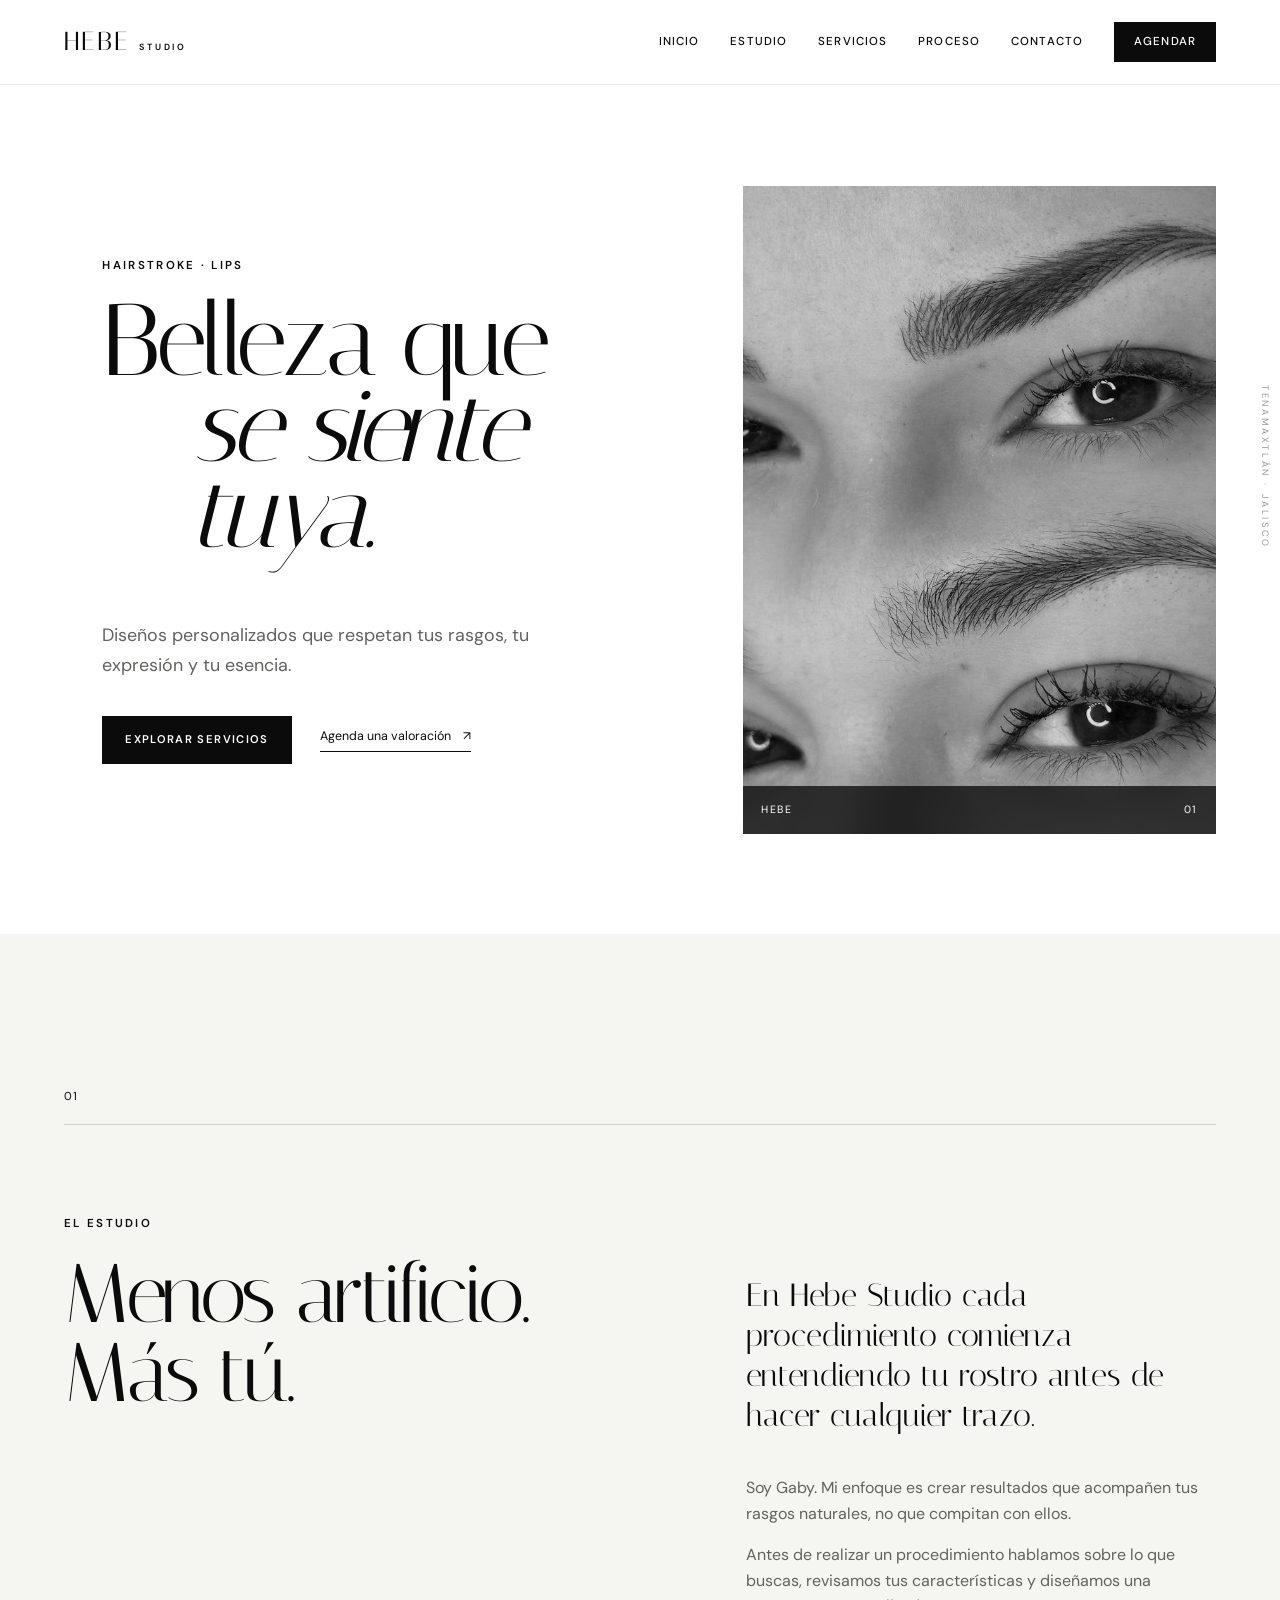
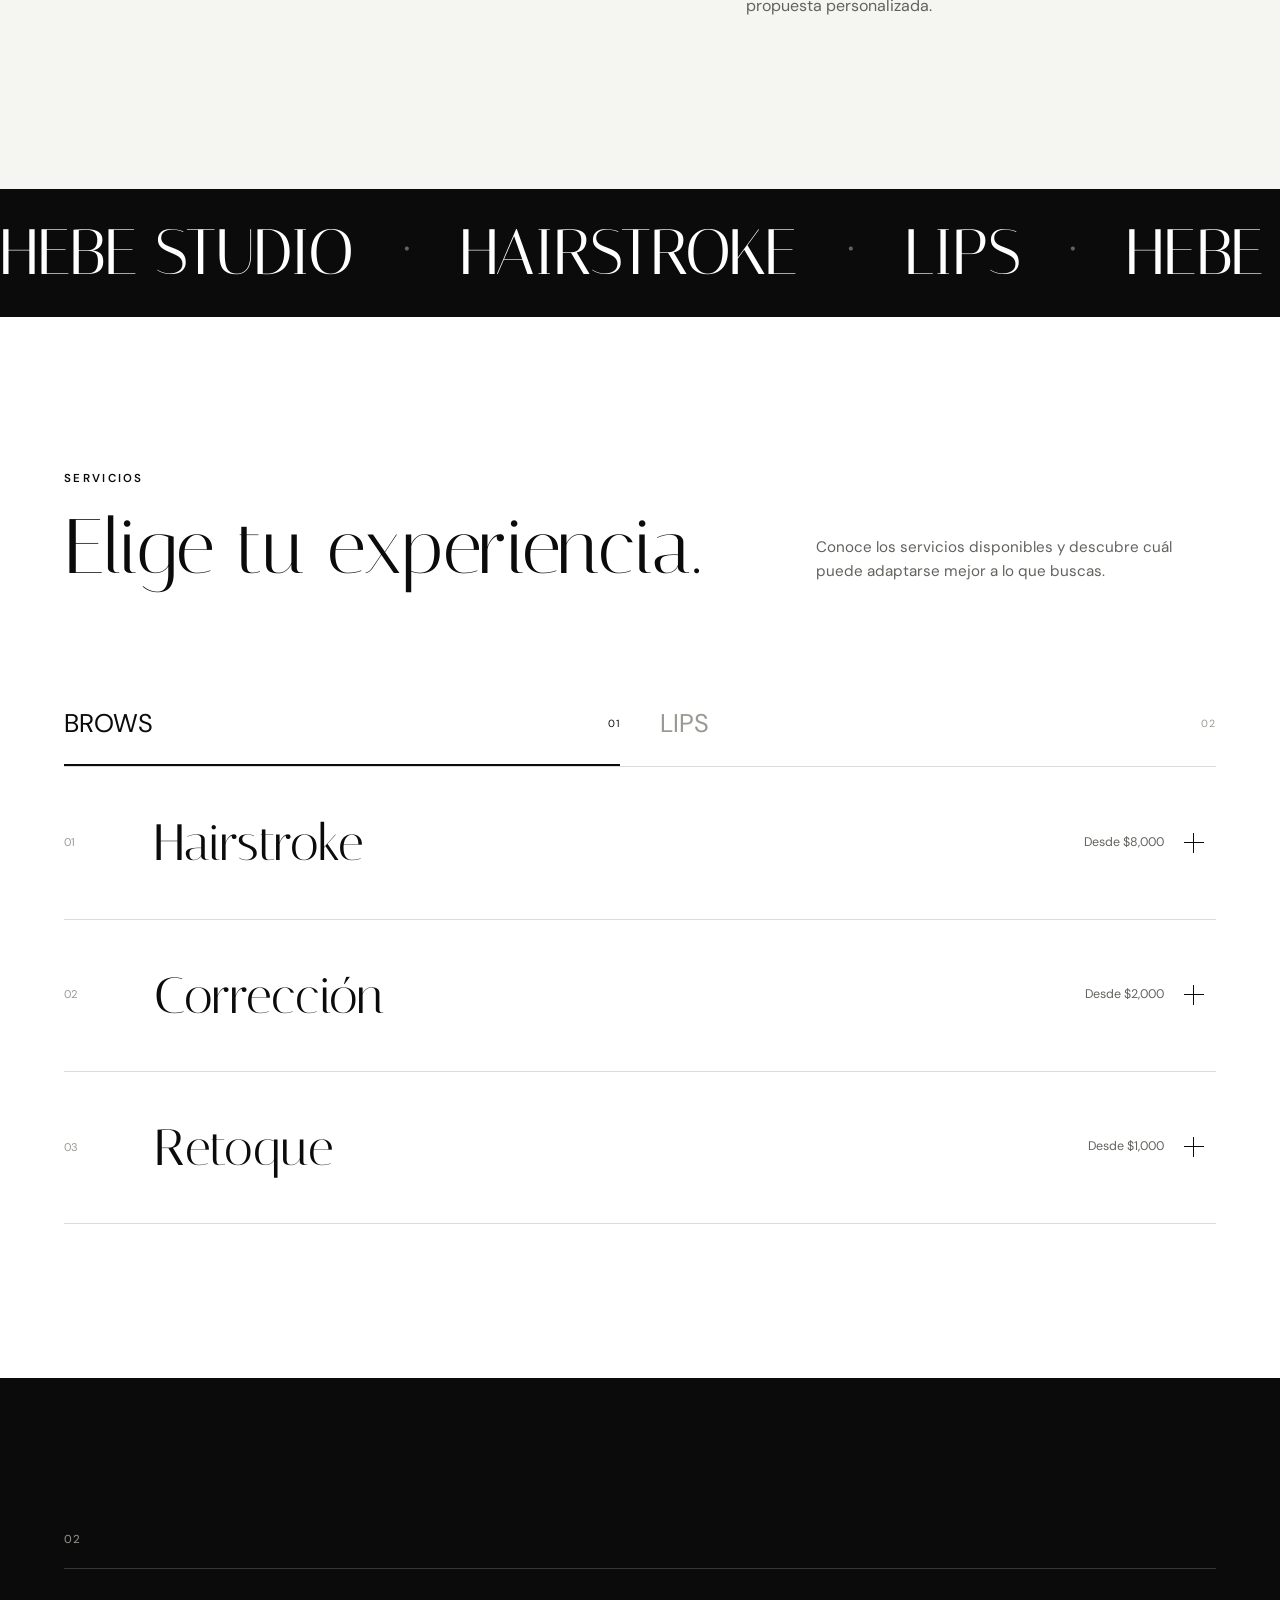
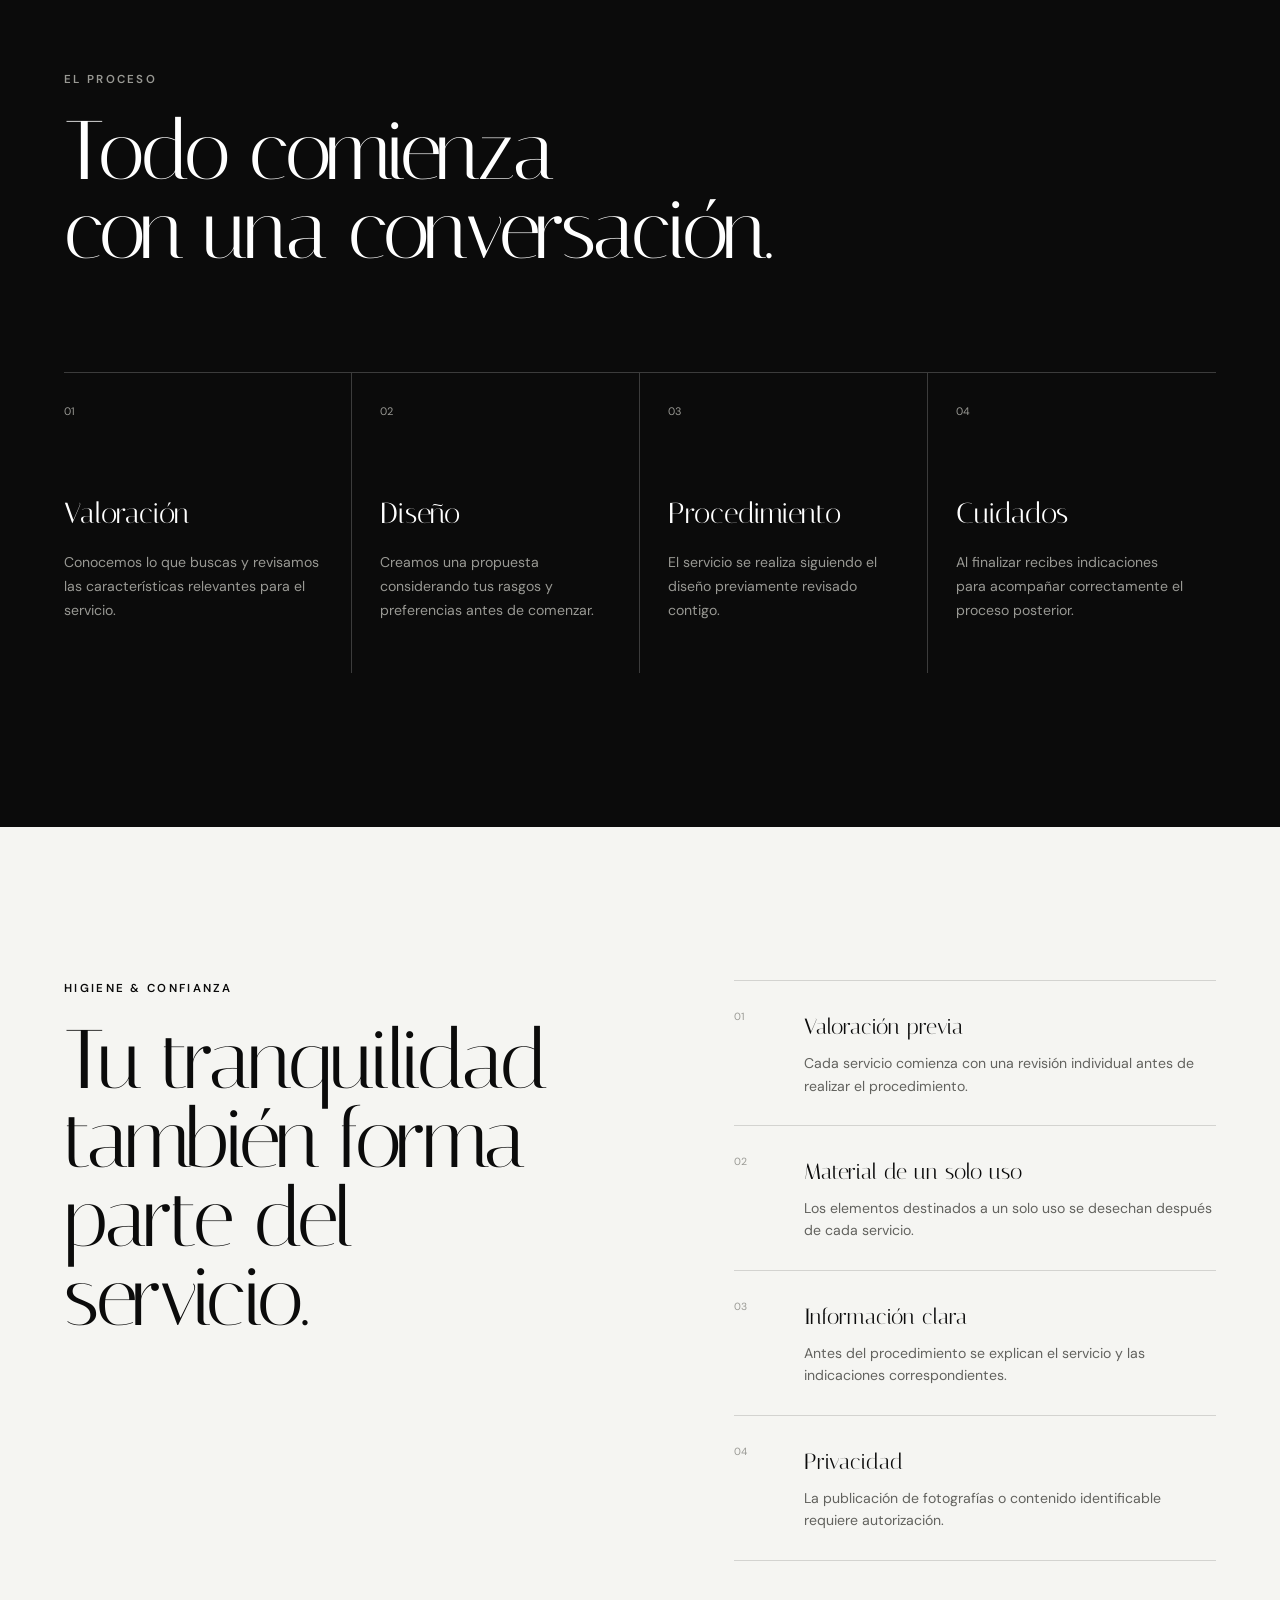
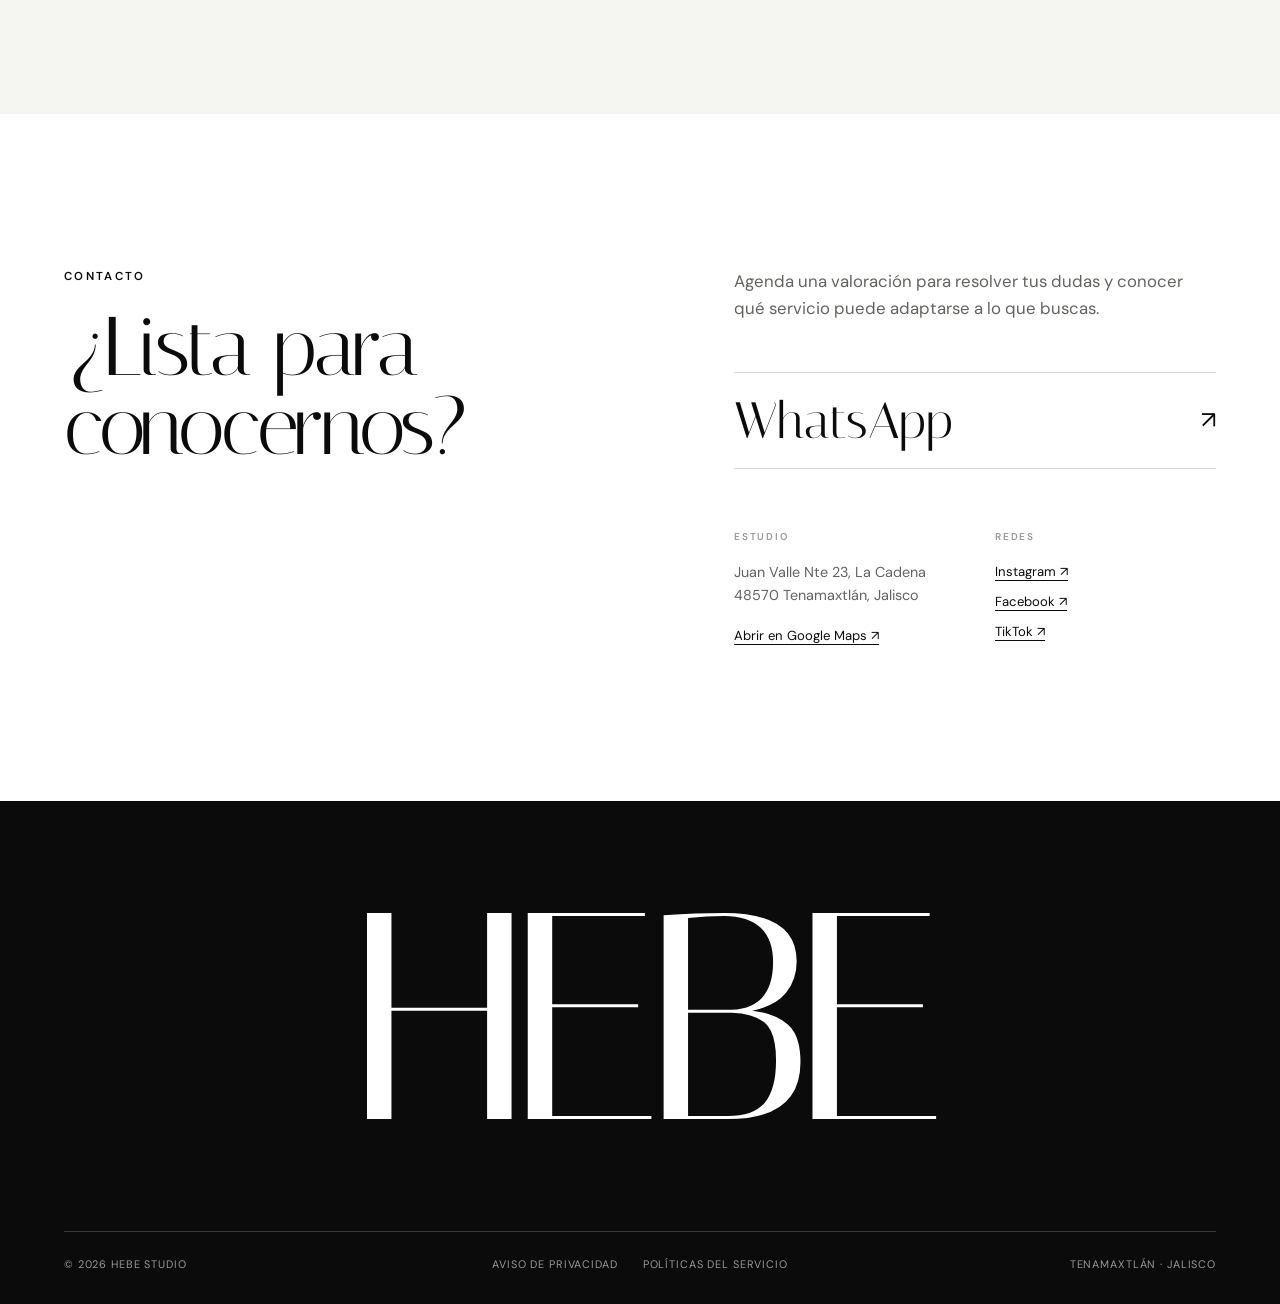
==== index.html @ b5c027e8 "Add files via upload" ====
<!DOCTYPE html>
<html lang="es">
<head>
  <meta charset="UTF-8">

  <meta
    name="viewport"
    content="width=device-width, initial-scale=1, viewport-fit=cover"
  >

  <title>Hebe Studio | Hairstroke & Lips</title>

  <meta
    name="description"
    content="Hebe Studio. Especialistas en Hairstroke y pigmentación de labios. Valoración personalizada en Tenamaxtlán, Jalisco."
  >

  <meta name="theme-color" content="#ffffff">
  <meta name="color-scheme" content="light">

  <link rel="icon" type="image/png" href="Imagenes/logoo.png">

  <!-- Tipografías -->
  <link rel="preconnect" href="https://fonts.googleapis.com">
  <link rel="preconnect" href="https://fonts.gstatic.com" crossorigin>

  <link
    href="https://fonts.googleapis.com/css2?family=DM+Sans:wght@300;400;500;600&family=Italiana&display=swap"
    rel="stylesheet"
  >

  <link rel="stylesheet" href="styles.css">

  <script src="script.js" defer></script>
</head>

<body>

  <!-- ========================================
       SKIP LINK
  ========================================= -->
  <a class="skip-link" href="#main">
    Ir al contenido
  </a>


  <!-- ========================================
       HEADER
  ========================================= -->
  <header class="site-header" id="site-header">

    <div class="header-inner">

      <a class="brand" href="#inicio" aria-label="Hebe Studio - Inicio">
        <span class="brand-main">HEBE</span>
        <span class="brand-sub">STUDIO</span>
      </a>

      <button
        class="menu-button"
        id="menu-button"
        type="button"
        aria-label="Abrir menú"
        aria-expanded="false"
        aria-controls="main-navigation"
      >
        <span></span>
        <span></span>
      </button>

      <nav
        class="main-nav"
        id="main-navigation"
        aria-label="Navegación principal"
      >
        <a href="#inicio">Inicio</a>
        <a href="#estudio">Estudio</a>
        <a href="#servicios">Servicios</a>
        <a href="#proceso">Proceso</a>
        <a href="#contacto">Contacto</a>

        <a
          class="nav-cta"
          href="#contacto"
        >
          Agendar
        </a>
      </nav>

    </div>

  </header>


  <!-- ========================================
       MAIN
  ========================================= -->
  <main id="main">


    <!-- ========================================
         HERO
    ========================================= -->
    <section class="hero" id="inicio">

      <div class="hero-copy reveal">

        <p class="eyebrow">
          HAIRSTROKE · LIPS
        </p>

        <h1>
          Belleza que
          <span>se siente tuya.</span>
        </h1>

        <p class="hero-description">
          Diseños personalizados que respetan tus rasgos,
          tu expresión y tu esencia.
        </p>

        <div class="hero-actions">

          <a
            class="button button-dark"
            href="#servicios"
          >
            Explorar servicios
          </a>

          <a
            class="text-link"
            href="#contacto"
          >
            Agenda una valoración
            <span aria-hidden="true">↗</span>
          </a>

        </div>

      </div>


      <div class="hero-media reveal">

        <img
          src="Imagenes/brows-1.jpg"
          alt="Trabajo realizado en Hebe Studio"
        >

        <div class="hero-media-label">
          <span>HEBE</span>
          <span>01</span>
        </div>

      </div>


      <div class="hero-side-text" aria-hidden="true">
        TENAMAXTLÁN · JALISCO
      </div>

    </section>


    <!-- ========================================
         INTRO
    ========================================= -->
    <section class="intro-section" id="estudio">

      <div class="section-shell">

        <div class="section-number">
          01
        </div>

        <div class="intro-grid">

          <div class="section-heading reveal">

            <p class="eyebrow">
              EL ESTUDIO
            </p>

            <h2>
              Menos artificio.<br>
              Más tú.
            </h2>

          </div>


          <div class="intro-copy reveal">

            <p class="large-copy">
              En Hebe Studio cada procedimiento comienza
              entendiendo tu rostro antes de hacer cualquier
              trazo.
            </p>

            <p>
              Soy Gaby. Mi enfoque es crear resultados que
              acompañen tus rasgos naturales, no que compitan
              con ellos.
            </p>

            <p>
              Antes de realizar un procedimiento hablamos sobre
              lo que buscas, revisamos tus características y
              diseñamos una propuesta personalizada.
            </p>

          </div>

        </div>

      </div>

    </section>


    <!-- ========================================
         STATEMENT
    ========================================= -->
    <section class="statement-section">

      <div class="statement-track" aria-hidden="true">
        <span>HEBE STUDIO</span>
        <span>HAIRSTROKE</span>
        <span>LIPS</span>
        <span>HEBE STUDIO</span>
      </div>

    </section>


    <!-- ========================================
         SERVICIOS
    ========================================= -->
    <section class="services-section" id="servicios">

      <div class="section-shell">

        <div class="section-top reveal">

          <div>
            <p class="eyebrow">SERVICIOS</p>
            <h2>Elige tu experiencia.</h2>
          </div>

          <p class="section-description">
            Conoce los servicios disponibles y descubre
            cuál puede adaptarse mejor a lo que buscas.
          </p>

        </div>


        <!-- TABS -->

        <div
          class="service-tabs reveal"
          role="tablist"
          aria-label="Categorías de servicios"
        >

          <button
            class="service-tab active"
            type="button"
            role="tab"
            aria-selected="true"
            data-category="brows"
          >
            BROWS
            <span>01</span>
          </button>

          <button
            class="service-tab"
            type="button"
            role="tab"
            aria-selected="false"
            data-category="lips"
          >
            LIPS
            <span>02</span>
          </button>

        </div>


        <!-- ========================================
             BROWS
        ========================================= -->
        <div
          class="service-category active"
          data-category="brows"
        >

          <!-- SERVICE 1 -->

          <article class="service-card reveal">

            <button
              class="service-header"
              type="button"
              aria-expanded="false"
            >

              <span class="service-index">
                01
              </span>

              <span class="service-title">
                Hairstroke
              </span>

              <span class="service-price">
                Desde $8,000
              </span>

              <span
                class="service-plus"
                aria-hidden="true"
              ></span>

            </button>


            <div class="service-content">

              <div class="service-content-inner">

                <button
                  class="service-image lightbox-trigger"
                  type="button"
                  aria-label="Ampliar imagen de Hairstroke"
                >
                  <img
                    src="Imagenes/brows-1.jpg"
                    alt="Resultado de Hairstroke"
                    loading="lazy"
                  >
                </button>


                <div class="service-information">

                  <p>
                    Técnica pelo a pelo diseñada siguiendo
                    la dirección y distribución natural
                    de tus cejas.
                  </p>

                  <div class="service-actions">

                    <a
                      href="#"
                      class="button button-dark book-service"
                      data-service="Hairstroke"
                    >
                      Agendar valoración
                    </a>

                    <button
                      class="button button-outline detail-button"
                      type="button"
                      data-detail="hairstroke"
                    >
                      Ver procedimiento
                    </button>

                  </div>

                </div>

              </div>

            </div>

          </article>


          <!-- SERVICE 2 -->

          <article class="service-card reveal">

            <button
              class="service-header"
              type="button"
              aria-expanded="false"
            >

              <span class="service-index">
                02
              </span>

              <span class="service-title">
                Corrección
              </span>

              <span class="service-price">
                Desde $2,000
              </span>

              <span
                class="service-plus"
                aria-hidden="true"
              ></span>

            </button>


            <div class="service-content">

              <div class="service-content-inner">

                <button
                  class="service-image lightbox-trigger"
                  type="button"
                  aria-label="Ampliar imagen de corrección"
                >

                  <img
                    src="Imagenes/brows-2.jpg"
                    alt="Corrección de trabajo previo"
                    loading="lazy"
                  >

                </button>


                <div class="service-information">

                  <p>
                    Valoramos trabajos anteriores para determinar
                    qué ajustes pueden realizarse en diseño,
                    forma o color.
                  </p>

                  <div class="service-actions">

                    <a
                      href="#"
                      class="button button-dark book-service"
                      data-service="Corrección de trabajo previo"
                    >
                      Agendar valoración
                    </a>

                    <button
                      class="button button-outline detail-button"
                      type="button"
                      data-detail="correccion"
                    >
                      Ver procedimiento
                    </button>

                  </div>

                </div>

              </div>

            </div>

          </article>


          <!-- SERVICE 3 -->

          <article class="service-card reveal">

            <button
              class="service-header"
              type="button"
              aria-expanded="false"
            >

              <span class="service-index">
                03
              </span>

              <span class="service-title">
                Retoque
              </span>

              <span class="service-price">
                Desde $1,000
              </span>

              <span
                class="service-plus"
                aria-hidden="true"
              ></span>

            </button>


            <div class="service-content">

              <div class="service-content-inner">

                <button
                  class="service-image lightbox-trigger"
                  type="button"
                  aria-label="Ampliar imagen de retoque"
                >

                  <img
                    src="Imagenes/brows-3.jpg"
                    alt="Retoque de Hairstroke"
                    loading="lazy"
                  >

                </button>


                <div class="service-information">

                  <p>
                    Repaso de trazos y pigmento para mantener
                    el resultado de un procedimiento anterior.
                  </p>

                  <div class="service-actions">

                    <a
                      href="#"
                      class="button button-dark book-service"
                      data-service="Retoque de Hairstroke"
                    >
                      Agendar valoración
                    </a>

                    <button
                      class="button button-outline detail-button"
                      type="button"
                      data-detail="retoque"
                    >
                      Ver procedimiento
                    </button>

                  </div>

                </div>

              </div>

            </div>

          </article>

        </div>


        <!-- ========================================
             LIPS
        ========================================= -->
        <div
          class="service-category"
          data-category="lips"
        >

          <!-- SERVICE 1 -->

          <article class="service-card">

            <button
              class="service-header"
              type="button"
              aria-expanded="false"
            >

              <span class="service-index">
                01
              </span>

              <span class="service-title">
                Tattoo Lips
              </span>

              <span class="service-price">
                Desde $8,000
              </span>

              <span
                class="service-plus"
                aria-hidden="true"
              ></span>

            </button>


            <div class="service-content">

              <div class="service-content-inner">

                <button
                  class="service-image lightbox-trigger"
                  type="button"
                  aria-label="Ampliar imagen de Tattoo Lips"
                >

                  <img
                    src="Imagenes/lips-1.png"
                    alt="Resultado de Tattoo Lips"
                    loading="lazy"
                  >

                </button>


                <div class="service-information">

                  <p>
                    Pigmentación labial diseñada para aportar
                    color y definición respetando la forma
                    natural de tus labios.
                  </p>

                  <div class="service-actions">

                    <a
                      href="#"
                      class="button button-dark book-service"
                      data-service="Tattoo Lips"
                    >
                      Agendar valoración
                    </a>

                    <button
                      class="button button-outline detail-button"
                      type="button"
                      data-detail="tattoo-lips"
                    >
                      Ver procedimiento
                    </button>

                  </div>

                </div>

              </div>

            </div>

          </article>


          <!-- SERVICE 2 -->

          <article class="service-card">

            <button
              class="service-header"
              type="button"
              aria-expanded="false"
            >

              <span class="service-index">
                02
              </span>

              <span class="service-title">
                Contorno
              </span>

              <span class="service-price">
                Desde $3,000
              </span>

              <span
                class="service-plus"
                aria-hidden="true"
              ></span>

            </button>


            <div class="service-content">

              <div class="service-content-inner">

                <button
                  class="service-image lightbox-trigger"
                  type="button"
                  aria-label="Ampliar imagen de contorno de labios"
                >

                  <img
                    src="Imagenes/lips-2.png"
                    alt="Contorno de labios"
                    loading="lazy"
                  >

                </button>


                <div class="service-information">

                  <p>
                    Diseño y pigmentación del contorno para
                    aportar mayor definición visual y trabajar
                    pequeñas asimetrías.
                  </p>

                  <div class="service-actions">

                    <a
                      href="#"
                      class="button button-dark book-service"
                      data-service="Contorno de labios"
                    >
                      Agendar valoración
                    </a>

                    <button
                      class="button button-outline detail-button"
                      type="button"
                      data-detail="contorno"
                    >
                      Ver procedimiento
                    </button>

                  </div>

                </div>

              </div>

            </div>

          </article>


          <!-- SERVICE 3 -->

          <article class="service-card">

            <button
              class="service-header"
              type="button"
              aria-expanded="false"
            >

              <span class="service-index">
                03
              </span>

              <span class="service-title">
                Retoque
              </span>

              <span class="service-price">
                Desde $1,200
              </span>

              <span
                class="service-plus"
                aria-hidden="true"
              ></span>

            </button>


            <div class="service-content">

              <div class="service-content-inner">

                <button
                  class="service-image lightbox-trigger"
                  type="button"
                  aria-label="Ampliar imagen de retoque de labios"
                >

                  <img
                    src="Imagenes/lips-3.jpg"
                    alt="Retoque de pigmentación labial"
                    loading="lazy"
                  >

                </button>


                <div class="service-information">

                  <p>
                    Repaso del pigmento de un procedimiento
                    anterior para recuperar definición e
                    intensidad.
                  </p>

                  <div class="service-actions">

                    <a
                      href="#"
                      class="button button-dark book-service"
                      data-service="Retoque de Tattoo Lips"
                    >
                      Agendar valoración
                    </a>

                    <button
                      class="button button-outline detail-button"
                      type="button"
                      data-detail="retoque-lips"
                    >
                      Ver procedimiento
                    </button>

                  </div>

                </div>

              </div>

            </div>

          </article>

        </div>

      </div>

    </section>


    <!-- ========================================
         PROCESO
    ========================================= -->
    <section class="process-section" id="proceso">

      <div class="section-shell">

        <div class="section-number light">
          02
        </div>


        <div class="process-heading reveal">

          <p class="eyebrow light">
            EL PROCESO
          </p>

          <h2>
            Todo comienza<br>
            con una conversación.
          </h2>

        </div>


        <div class="process-grid">

          <article class="process-item reveal">

            <span class="process-number">
              01
            </span>

            <h3>Valoración</h3>

            <p>
              Conocemos lo que buscas y revisamos las
              características relevantes para el servicio.
            </p>

          </article>


          <article class="process-item reveal">

            <span class="process-number">
              02
            </span>

            <h3>Diseño</h3>

            <p>
              Creamos una propuesta considerando tus
              rasgos y preferencias antes de comenzar.
            </p>

          </article>


          <article class="process-item reveal">

            <span class="process-number">
              03
            </span>

            <h3>Procedimiento</h3>

            <p>
              El servicio se realiza siguiendo el diseño
              previamente revisado contigo.
            </p>

          </article>


          <article class="process-item reveal">

            <span class="process-number">
              04
            </span>

            <h3>Cuidados</h3>

            <p>
              Al finalizar recibes indicaciones para
              acompañar correctamente el proceso posterior.
            </p>

          </article>

        </div>

      </div>

    </section>


    <!-- ========================================
         HIGIENE / CONFIANZA
    ========================================= -->
    <section class="trust-section">

      <div class="section-shell">

        <div class="trust-grid">

          <div class="trust-heading reveal">

            <p class="eyebrow">
              HIGIENE & CONFIANZA
            </p>

            <h2>
              Tu tranquilidad también forma parte del servicio.
            </h2>

          </div>


          <div class="trust-list reveal">

            <div class="trust-item">
              <span>01</span>

              <div>
                <h3>Valoración previa</h3>
                <p>
                  Cada servicio comienza con una revisión
                  individual antes de realizar el procedimiento.
                </p>
              </div>
            </div>


            <div class="trust-item">
              <span>02</span>

              <div>
                <h3>Material de un solo uso</h3>
                <p>
                  Los elementos destinados a un solo uso
                  se desechan después de cada servicio.
                </p>
              </div>
            </div>


            <div class="trust-item">
              <span>03</span>

              <div>
                <h3>Información clara</h3>
                <p>
                  Antes del procedimiento se explican el
                  servicio y las indicaciones correspondientes.
                </p>
              </div>
            </div>


            <div class="trust-item">
              <span>04</span>

              <div>
                <h3>Privacidad</h3>
                <p>
                  La publicación de fotografías o contenido
                  identificable requiere autorización.
                </p>
              </div>
            </div>

          </div>

        </div>

      </div>

    </section>


    <!-- ========================================
         CONTACTO
    ========================================= -->
    <section class="contact-section" id="contacto">

      <div class="section-shell">

        <div class="contact-grid">

          <div class="contact-heading reveal">

            <p class="eyebrow">
              CONTACTO
            </p>

            <h2>
              ¿Lista para<br>
              conocernos?
            </h2>

          </div>


          <div class="contact-information reveal">

            <p class="contact-lead">
              Agenda una valoración para resolver tus dudas
              y conocer qué servicio puede adaptarse a lo
              que buscas.
            </p>


            <a
              class="big-contact-link"
              id="whatsapp-link"
              href="#"
              target="_blank"
              rel="noopener noreferrer"
            >
              <span>WhatsApp</span>
              <span aria-hidden="true">↗</span>
            </a>


            <div class="contact-details">

              <div>

                <span class="contact-label">
                  ESTUDIO
                </span>

                <address>
                  Juan Valle Nte 23, La Cadena<br>
                  48570 Tenamaxtlán, Jalisco
                </address>

                <a
                  href="#"
                  id="maps-link"
                  target="_blank"
                  rel="noopener noreferrer"
                  class="small-link"
                >
                  Abrir en Google Maps ↗
                </a>

              </div>


              <div>

                <span class="contact-label">
                  REDES
                </span>

                <div class="social-text-links">

                  <a
                    href="https://www.instagram.com/im_not_fxlipx"
                    target="_blank"
                    rel="noopener noreferrer"
                  >
                    Instagram ↗
                  </a>

                  <a
                    href="https://www.facebook.com/felipeDMC.zzz"
                    target="_blank"
                    rel="noopener noreferrer"
                  >
                    Facebook ↗
                  </a>

                  <a
                    href="https://www.tiktok.com/@im_felipe_ff"
                    target="_blank"
                    rel="noopener noreferrer"
                  >
                    TikTok ↗
                  </a>

                </div>

              </div>

            </div>

          </div>

        </div>

      </div>

    </section>


  </main>


  <!-- ========================================
       FOOTER
  ========================================= -->
  <footer class="site-footer">

    <div class="footer-word">
      HEBE
    </div>


    <div class="footer-bottom">

      <div>
        © <span id="current-year"></span> Hebe Studio
      </div>


      <div class="footer-links">

        <button
          type="button"
          class="footer-link"
          data-open-modal="privacy-modal"
        >
          Aviso de privacidad
        </button>

        <button
          type="button"
          class="footer-link"
          data-open-modal="policies-modal"
        >
          Políticas del servicio
        </button>

      </div>


      <div>
        Tenamaxtlán · Jalisco
      </div>

    </div>

  </footer>


  <!-- ========================================
       MODAL PROCEDIMIENTO
  ========================================= -->
  <div
    class="modal"
    id="detail-modal"
    aria-hidden="true"
  >

    <div
      class="modal-backdrop"
      data-close-modal
    ></div>


    <div
      class="modal-card"
      role="dialog"
      aria-modal="true"
      aria-labelledby="detail-title"
    >

      <button
        class="modal-close"
        type="button"
        aria-label="Cerrar"
        data-close-modal
      >
        ×
      </button>


      <p class="eyebrow">
        PROCEDIMIENTO
      </p>

      <h2 id="detail-title"></h2>


      <div class="modal-section">

        <h3>Antes y durante</h3>

        <ol
          class="modal-list"
          id="detail-steps"
        ></ol>

      </div>


      <div class="modal-section">

        <h3>Materiales</h3>

        <ul
          class="modal-list"
          id="detail-materials"
        ></ul>

      </div>

      <p class="modal-note">
        La información mostrada es general. La valoración
        individual determina si un procedimiento es adecuado
        y qué indicaciones corresponden.
      </p>

    </div>

  </div>


  <!-- ========================================
       PRIVACIDAD
  ========================================= -->
  <div
    class="modal"
    id="privacy-modal"
    aria-hidden="true"
  >

    <div
      class="modal-backdrop"
      data-close-modal
    ></div>


    <div
      class="modal-card modal-card-large"
      role="dialog"
      aria-modal="true"
      aria-labelledby="privacy-title"
    >

      <button
        class="modal-close"
        type="button"
        aria-label="Cerrar"
        data-close-modal
      >
        ×
      </button>


      <p class="eyebrow">
        INFORMACIÓN
      </p>

      <h2 id="privacy-title">
        Aviso de privacidad
      </h2>


      <div class="legal-content">

        <section>

          <h3>Sobre este sitio</h3>

          <p>
            Hebe Studio procura recopilar únicamente la
            información necesaria para atender solicitudes
            de contacto y citas.
          </p>

        </section>


        <section>

          <h3>WhatsApp y enlaces externos</h3>

          <p>
            Este sitio puede dirigir a servicios externos
            como WhatsApp, Instagram, Facebook, TikTok o
            Google Maps. Al abrirlos, el tratamiento de
            información también queda sujeto a las políticas
            del servicio correspondiente.
          </p>

        </section>


        <section>

          <h3>Fotografías</h3>

          <p>
            Las fotografías identificables de clientes no
            deben publicarse en medios del estudio sin la
            autorización correspondiente.
          </p>

        </section>


        <section>

          <h3>Contacto</h3>

          <p>
            Si deseas conocer, corregir o solicitar información
            relacionada con datos que hayas proporcionado
            directamente a Hebe Studio, puedes comunicarte
            mediante los medios de contacto publicados en
            este sitio.
          </p>

        </section>

      </div>

    </div>

  </div>


  <!-- ========================================
       POLÍTICAS
  ========================================= -->
  <div
    class="modal"
    id="policies-modal"
    aria-hidden="true"
  >

    <div
      class="modal-backdrop"
      data-close-modal
    ></div>


    <div
      class="modal-card modal-card-large"
      role="dialog"
      aria-modal="true"
      aria-labelledby="policies-title"
    >

      <button
        class="modal-close"
        type="button"
        aria-label="Cerrar"
        data-close-modal
      >
        ×
      </button>


      <p class="eyebrow">
        HEBE STUDIO
      </p>

      <h2 id="policies-title">
        Políticas del servicio
      </h2>


      <div class="legal-content">

        <section>

          <h3>Valoración</h3>

          <p>
            Antes de realizar un procedimiento se recomienda
            una valoración para revisar las características
            relevantes del servicio y resolver dudas.
          </p>

        </section>


        <section>

          <h3>Trabajos anteriores</h3>

          <p>
            Si existe pigmentación o un procedimiento previo
            en la zona, deberá informarse durante la valoración
            para determinar las opciones disponibles.
          </p>

        </section>


        <section>

          <h3>Información relevante</h3>

          <p>
            Antes del procedimiento deberán comunicarse
            alergias conocidas, medicamentos, tratamientos
            dermatológicos u otra información que pueda ser
            relevante para el servicio.
          </p>

        </section>


        <section>

          <h3>Resultados</h3>

          <p>
            La apariencia y evolución del pigmento pueden
            variar entre personas. Durante la valoración se
            explicarán las expectativas y cuidados
            correspondientes al procedimiento.
          </p>

        </section>

      </div>

    </div>

  </div>


  <!-- ========================================
       LIGHTBOX
  ========================================= -->
  <div
    class="lightbox"
    id="lightbox"
    aria-hidden="true"
  >

    <button
      class="lightbox-close"
      id="lightbox-close"
      type="button"
      aria-label="Cerrar imagen"
    >
      ×
    </button>

    <img
      id="lightbox-image"
      src=""
      alt=""
    >

  </div>


</body>
</html>
---- styles.css ----
/* =========================================================
   HEBE STUDIO
   Responsive editorial website
   ========================================================= */


/* =========================================================
   1. VARIABLES
   ========================================================= */

:root {
  --black: #0b0b0b;
  --black-soft: #151515;
  --white: #ffffff;
  --off-white: #f5f5f2;
  --gray-100: #eeeeea;
  --gray-200: #d8d8d3;
  --gray-400: #999994;
  --gray-600: #62625e;
  --gray-800: #252523;

  --serif: "Italiana", Georgia, serif;
  --sans: "DM Sans", Arial, sans-serif;

  --page-width: 1440px;

  --edge: clamp(
    20px,
    5vw,
    80px
  );

  --section-space: clamp(
    80px,
    12vw,
    180px
  );

  --header-height: 84px;

  --border: 1px solid rgba(0, 0, 0, 0.14);
}


/* =========================================================
   2. RESET
   ========================================================= */

*,
*::before,
*::after {
  box-sizing: border-box;
}


html {
  scroll-behavior: smooth;
  scroll-padding-top: var(--header-height);
}


body {
  margin: 0;

  background: var(--white);
  color: var(--black);

  font-family: var(--sans);

  font-size: 16px;
  font-weight: 400;

  line-height: 1.6;

  -webkit-font-smoothing: antialiased;
  text-rendering: optimizeLegibility;

  overflow-x: hidden;
}


body.no-scroll {
  overflow: hidden;
}


img,
svg {
  display: block;
  max-width: 100%;
}


img {
  width: 100%;
}


button,
input,
textarea,
select {
  font: inherit;
}


button {
  color: inherit;
}


a {
  color: inherit;
}


address {
  font-style: normal;
}


::selection {
  background: var(--black);
  color: var(--white);
}


/* =========================================================
   3. ACCESSIBILITY
   ========================================================= */

.skip-link {
  position: fixed;
  z-index: 9999;

  top: 10px;
  left: 10px;

  padding: 10px 16px;

  background: var(--black);
  color: var(--white);

  transform: translateY(-200%);

  text-decoration: none;
}


.skip-link:focus {
  transform: translateY(0);
}


:focus-visible {
  outline: 2px solid var(--black);
  outline-offset: 4px;
}


/* =========================================================
   4. TYPOGRAPHY
   ========================================================= */

h1,
h2,
h3,
p {
  margin-top: 0;
}


h1,
h2 {
  font-family: var(--serif);
  font-weight: 400;
}


.eyebrow {
  margin: 0 0 22px;

  font-size: 0.72rem;
  font-weight: 600;

  letter-spacing: 0.2em;

  text-transform: uppercase;
}


.eyebrow.light {
  color: var(--gray-400);
}


/* =========================================================
   5. SHARED
   ========================================================= */

.section-shell {
  width: min(
    calc(100% - (var(--edge) * 2)),
    var(--page-width)
  );

  margin-inline: auto;
}


.section-number {
  padding-bottom: 18px;

  border-bottom: var(--border);

  font-size: 0.72rem;
  letter-spacing: 0.12em;
}


.section-number.light {
  border-color: rgba(255, 255, 255, 0.18);
  color: var(--gray-400);
}


/* =========================================================
   6. HEADER
   ========================================================= */

.site-header {
  position: fixed;
  z-index: 100;

  top: 0;
  left: 0;

  width: 100%;

  background: rgba(255, 255, 255, 0.94);

  border-bottom: 1px solid rgba(0, 0, 0, 0.08);

  backdrop-filter: blur(16px);
  -webkit-backdrop-filter: blur(16px);
}


.header-inner {
  width: min(
    calc(100% - (var(--edge) * 2)),
    var(--page-width)
  );

  height: var(--header-height);

  margin-inline: auto;

  display: flex;
  align-items: center;
  justify-content: space-between;
}


.brand {
  display: flex;
  align-items: baseline;
  gap: 9px;

  text-decoration: none;
}


.brand-main {
  font-family: var(--serif);

  font-size: 1.65rem;
  letter-spacing: 0.08em;
}


.brand-sub {
  font-size: 0.56rem;
  font-weight: 600;

  letter-spacing: 0.3em;
}


.main-nav {
  display: flex;
  align-items: center;
  gap: clamp(18px, 2.4vw, 40px);
}


.main-nav a {
  position: relative;

  font-size: 0.72rem;
  font-weight: 500;

  letter-spacing: 0.1em;

  text-decoration: none;
  text-transform: uppercase;
}


.main-nav > a:not(.nav-cta)::after {
  content: "";

  position: absolute;

  left: 0;
  bottom: -6px;

  width: 100%;
  height: 1px;

  background: var(--black);

  transform: scaleX(0);
  transform-origin: right;

  transition: transform 0.25s ease;
}


.main-nav > a:not(.nav-cta):hover::after {
  transform: scaleX(1);
  transform-origin: left;
}


.nav-cta {
  padding: 11px 20px;

  background: var(--black);
  color: var(--white);
}


.menu-button {
  display: none;

  width: 44px;
  height: 44px;

  padding: 0;

  border: 0;
  background: transparent;

  cursor: pointer;

  align-items: center;
  justify-content: center;

  flex-direction: column;

  gap: 7px;
}


.menu-button span {
  width: 23px;
  height: 1px;

  background: var(--black);

  transition:
    transform 0.3s ease,
    opacity 0.3s ease;
}


.menu-button.active span:first-child {
  transform: translateY(4px) rotate(45deg);
}


.menu-button.active span:last-child {
  transform: translateY(-4px) rotate(-45deg);
}


/* =========================================================
   7. HERO
   ========================================================= */

.hero {
  position: relative;

  min-height: 100svh;

  padding:
    calc(var(--header-height) + clamp(50px, 8vw, 110px))
    var(--edge)
    clamp(60px, 8vw, 100px);

  display: grid;

  grid-template-columns:
    minmax(0, 1fr)
    minmax(360px, 0.82fr);

  align-items: center;

  gap: clamp(40px, 8vw, 130px);

  max-width: 1600px;

  margin-inline: auto;
}


.hero-copy {
  padding-left: clamp(0px, 3vw, 40px);
}


.hero h1 {
  margin: 0;

  font-size: clamp(
    4rem,
    8vw,
    9rem
  );

  line-height: 0.84;

  letter-spacing: -0.045em;
}


.hero h1 span {
  display: block;

  margin-left: clamp(
    20px,
    7vw,
    120px
  );

  font-style: italic;
}


.hero-description {
  max-width: 430px;

  margin:
    clamp(35px, 5vw, 70px)
    0
    0;

  color: var(--gray-600);

  font-size: clamp(
    1rem,
    1.4vw,
    1.2rem
  );

  line-height: 1.7;
}


.hero-actions {
  margin-top: 35px;

  display: flex;
  align-items: center;

  gap: 28px;

  flex-wrap: wrap;
}


.hero-media {
  position: relative;

  height: min(
    72vh,
    820px
  );

  min-height: 520px;

  overflow: hidden;

  background: var(--gray-100);
}


.hero-media img {
  width: 100%;
  height: 100%;

  object-fit: cover;

  filter: grayscale(100%);
}


.hero-media-label {
  position: absolute;

  left: 0;
  right: 0;
  bottom: 0;

  padding: 16px 18px;

  display: flex;
  justify-content: space-between;

  background: rgba(0, 0, 0, 0.72);
  color: var(--white);

  font-size: 0.66rem;

  letter-spacing: 0.16em;

  backdrop-filter: blur(8px);
}


.hero-side-text {
  position: absolute;

  right: 8px;
  top: 50%;

  writing-mode: vertical-rl;

  transform: translateY(-50%);

  color: var(--gray-400);

  font-size: 0.58rem;

  letter-spacing: 0.28em;
}


/* =========================================================
   8. BUTTONS
   ========================================================= */

.button {
  min-height: 48px;

  padding: 13px 22px;

  display: inline-flex;
  align-items: center;
  justify-content: center;

  border: 1px solid var(--black);

  background: transparent;

  font-size: 0.7rem;
  font-weight: 600;

  letter-spacing: 0.12em;

  text-decoration: none;
  text-transform: uppercase;

  cursor: pointer;

  transition:
    background 0.25s ease,
    color 0.25s ease,
    transform 0.25s ease;
}


.button:hover {
  transform: translateY(-2px);
}


.button-dark {
  background: var(--black);
  color: var(--white);
}


.button-dark:hover {
  background: var(--gray-800);
}


.button-outline {
  background: transparent;
  color: var(--black);
}


.button-outline:hover {
  background: var(--black);
  color: var(--white);
}


.text-link {
  display: inline-flex;
  align-items: center;

  gap: 12px;

  padding-bottom: 4px;

  border-bottom: 1px solid var(--black);

  font-size: 0.78rem;

  text-decoration: none;
}


/* =========================================================
   9. INTRO
   ========================================================= */

.intro-section {
  padding: var(--section-space) 0;

  background: var(--off-white);
}


.intro-grid {
  padding-top: clamp(50px, 7vw, 100px);

  display: grid;

  grid-template-columns:
    minmax(280px, 0.9fr)
    minmax(300px, 0.8fr);

  gap: clamp(60px, 12vw, 180px);
}


.section-heading h2,
.process-heading h2,
.trust-heading h2,
.contact-heading h2 {
  margin: 0;

  font-size: clamp(
    3.2rem,
    6.5vw,
    7rem
  );

  line-height: 0.95;

  letter-spacing: -0.035em;
}


.intro-copy {
  padding-top: 60px;
}


.intro-copy p {
  color: var(--gray-600);

  max-width: 540px;
}


.intro-copy .large-copy {
  margin-bottom: 40px;

  color: var(--black);

  font-family: var(--serif);

  font-size: clamp(
    1.7rem,
    2.5vw,
    2.5rem
  );

  line-height: 1.25;
}


/* =========================================================
   10. MARQUEE
   ========================================================= */

.statement-section {
  padding: 32px 0;

  overflow: hidden;

  background: var(--black);
  color: var(--white);
}


.statement-track {
  width: max-content;

  display: flex;

  gap: 50px;

  white-space: nowrap;

  animation: marquee 30s linear infinite;
}


.statement-track span {
  font-family: var(--serif);

  font-size: clamp(
    2.4rem,
    5vw,
    5.5rem
  );

  line-height: 1;

  letter-spacing: -0.02em;
}


.statement-track span::after {
  content: "·";

  margin-left: 50px;

  color: var(--gray-600);
}


@keyframes marquee {
  from {
    transform: translateX(0);
  }

  to {
    transform: translateX(-50%);
  }
}


/* =========================================================
   11. SERVICES
   ========================================================= */

.services-section {
  padding: var(--section-space) 0;

  background: var(--white);
}


.section-top {
  display: grid;

  grid-template-columns:
    1fr
    minmax(250px, 400px);

  align-items: end;

  gap: 50px;

  margin-bottom: clamp(50px, 8vw, 100px);
}


.section-top h2 {
  margin: 0;

  font-size: clamp(
    3rem,
    6vw,
    6rem
  );

  line-height: 0.95;
}


.section-description {
  margin: 0;

  color: var(--gray-600);

  font-size: 0.95rem;
}


.service-tabs {
  display: flex;

  border-bottom: var(--border);
}


.service-tab {
  position: relative;

  flex: 1;

  padding: 20px 0;

  display: flex;
  align-items: center;
  justify-content: space-between;

  border: 0;
  border-bottom: 2px solid transparent;

  background: transparent;

  color: var(--gray-400);

  font-size: clamp(
    1.2rem,
    2vw,
    1.8rem
  );

  cursor: pointer;

  text-align: left;
}


.service-tab:first-child {
  margin-right: 40px;
}


.service-tab span {
  font-size: 0.65rem;

  letter-spacing: 0.12em;
}


.service-tab.active {
  color: var(--black);

  border-bottom-color: var(--black);
}


.service-category {
  display: none;
}


.service-category.active {
  display: block;
}


.service-card {
  border-bottom: var(--border);
}


.service-header {
  width: 100%;

  padding: clamp(
    24px,
    4vw,
    50px
  ) 0;

  display: grid;

  grid-template-columns:
    70px
    1fr
    auto
    32px;

  align-items: center;

  gap: 20px;

  border: 0;

  background: transparent;

  cursor: pointer;

  text-align: left;
}


.service-index {
  color: var(--gray-400);

  font-size: 0.7rem;
}


.service-title {
  font-family: var(--serif);

  font-size: clamp(
    2rem,
    4vw,
    4.4rem
  );

  line-height: 1;
}


.service-price {
  color: var(--gray-600);

  font-size: 0.78rem;
}


.service-plus {
  position: relative;

  width: 20px;
  height: 20px;
}


.service-plus::before,
.service-plus::after {
  content: "";

  position: absolute;

  background: var(--black);

  transition: transform 0.3s ease;
}


.service-plus::before {
  width: 20px;
  height: 1px;

  top: 9px;
  left: 0;
}


.service-plus::after {
  width: 1px;
  height: 20px;

  top: 0;
  left: 9px;
}


.service-card.open .service-plus::after {
  transform: rotate(90deg);
}


.service-content {
  max-height: 0;

  overflow: hidden;

  transition: max-height 0.5s ease;
}


.service-content-inner {
  padding:
    0
    0
    clamp(35px, 5vw, 70px)
    90px;

  display: grid;

  grid-template-columns:
    minmax(220px, 420px)
    minmax(250px, 450px);

  gap: clamp(30px, 6vw, 100px);

  align-items: center;
}


.service-image {
  padding: 0;

  border: 0;

  background: var(--gray-100);

  cursor: zoom-in;

  overflow: hidden;
}


.service-image img {
  aspect-ratio: 4 / 5;

  object-fit: cover;

  filter: grayscale(100%);

  transition:
    transform 0.5s ease,
    filter 0.4s ease;
}


.service-image:hover img {
  transform: scale(1.025);

  filter: grayscale(0%);
}


.service-information p {
  margin-bottom: 30px;

  color: var(--gray-600);

  font-size: 1rem;

  line-height: 1.8;
}


.service-actions {
  display: flex;

  flex-wrap: wrap;

  gap: 12px;
}


/* =========================================================
   12. PROCESS
   ========================================================= */

.process-section {
  padding: var(--section-space) 0;

  background: var(--black);
  color: var(--white);
}


.process-heading {
  padding:
    clamp(60px, 8vw, 110px)
    0;
}


.process-heading h2 {
  color: var(--white);
}


.process-grid {
  display: grid;

  grid-template-columns: repeat(4, 1fr);

  border-top: 1px solid rgba(255, 255, 255, 0.2);
}


.process-item {
  min-height: 300px;

  padding: 30px 28px 30px 0;

  border-right: 1px solid rgba(255, 255, 255, 0.2);
}


.process-item:not(:first-child) {
  padding-left: 28px;
}


.process-item:last-child {
  border-right: 0;
}


.process-number {
  display: block;

  margin-bottom: 70px;

  color: var(--gray-400);

  font-size: 0.68rem;
}


.process-item h3 {
  margin-bottom: 15px;

  font-family: var(--serif);
  font-size: 1.8rem;

  font-weight: 400;
}


.process-item p {
  margin: 0;

  color: var(--gray-400);

  font-size: 0.88rem;

  line-height: 1.7;
}


/* =========================================================
   13. TRUST
   ========================================================= */

.trust-section {
  padding: var(--section-space) 0;

  background: var(--off-white);
}


.trust-grid {
  display: grid;

  grid-template-columns:
    minmax(280px, 0.9fr)
    minmax(350px, 0.8fr);

  gap: clamp(
    60px,
    10vw,
    160px
  );
}


.trust-heading h2 {
  max-width: 800px;
}


.trust-list {
  border-top: var(--border);
}


.trust-item {
  padding: 28px 0;

  display: grid;

  grid-template-columns:
    50px
    1fr;

  gap: 20px;

  border-bottom: var(--border);
}


.trust-item > span {
  color: var(--gray-400);

  font-size: 0.65rem;
}


.trust-item h3 {
  margin: 0 0 7px;

  font-family: var(--serif);

  font-size: 1.4rem;

  font-weight: 400;
}


.trust-item p {
  margin: 0;

  color: var(--gray-600);

  font-size: 0.88rem;
}


/* =========================================================
   14. CONTACT
   ========================================================= */

.contact-section {
  padding: var(--section-space) 0;

  background: var(--white);
}


.contact-grid {
  display: grid;

  grid-template-columns:
    minmax(280px, 0.9fr)
    minmax(350px, 0.8fr);

  gap: clamp(
    60px,
    10vw,
    160px
  );
}


.contact-lead {
  max-width: 500px;

  margin-bottom: 50px;

  color: var(--gray-600);

  font-size: 1.05rem;
}


.big-contact-link {
  padding: 22px 0;

  display: flex;
  justify-content: space-between;
  align-items: center;

  border-top: var(--border);
  border-bottom: var(--border);

  font-family: var(--serif);

  font-size: clamp(
    2rem,
    4vw,
    4rem
  );

  line-height: 1;

  text-decoration: none;
}


.big-contact-link span:last-child {
  font-family: var(--sans);

  font-size: 1.5rem;

  transition: transform 0.25s ease;
}


.big-contact-link:hover span:last-child {
  transform: translate(5px, -5px);
}


.contact-details {
  margin-top: 60px;

  display: grid;

  grid-template-columns: 1fr 1fr;

  gap: 40px;
}


.contact-label {
  display: block;

  margin-bottom: 16px;

  color: var(--gray-400);

  font-size: 0.62rem;

  font-weight: 600;

  letter-spacing: 0.18em;
}


.contact-details address {
  margin-bottom: 15px;

  color: var(--gray-600);

  font-size: 0.9rem;
}


.small-link,
.social-text-links a {
  font-size: 0.82rem;

  text-decoration: underline;

  text-underline-offset: 4px;
}


.social-text-links {
  display: flex;
  flex-direction: column;

  align-items: flex-start;

  gap: 9px;
}


/* =========================================================
   15. FOOTER
   ========================================================= */

.site-footer {
  padding:
    clamp(70px, 10vw, 140px)
    var(--edge)
    30px;

  overflow: hidden;

  background: var(--black);
  color: var(--white);
}


.footer-word {
  margin-bottom: clamp(
    60px,
    10vw,
    120px
  );

  font-family: var(--serif);

  font-size: clamp(
    6rem,
    23vw,
    23rem
  );

  line-height: 0.62;

  letter-spacing: -0.065em;

  text-align: center;
}


.footer-bottom {
  padding-top: 24px;

  display: grid;

  grid-template-columns:
    1fr
    auto
    1fr;

  gap: 30px;

  border-top: 1px solid rgba(255, 255, 255, 0.18);

  color: var(--gray-400);

  font-size: 0.68rem;

  letter-spacing: 0.08em;

  text-transform: uppercase;
}


.footer-bottom > :last-child {
  text-align: right;
}


.footer-links {
  display: flex;

  gap: 25px;
}


.footer-link {
  padding: 0;

  border: 0;

  background: transparent;

  color: inherit;

  font-size: inherit;

  letter-spacing: inherit;

  text-transform: inherit;

  cursor: pointer;
}


.footer-link:hover {
  color: var(--white);
}


/* =========================================================
   16. MODALS
   ========================================================= */

.modal {
  position: fixed;

  z-index: 500;

  inset: 0;

  display: none;

  align-items: center;
  justify-content: center;

  padding: 20px;
}


.modal.open {
  display: flex;
}


.modal-backdrop {
  position: absolute;

  inset: 0;

  background: rgba(0, 0, 0, 0.72);

  backdrop-filter: blur(5px);
}


.modal-card {
  position: relative;

  z-index: 1;

  width: min(
    100%,
    620px
  );

  max-height: 88vh;

  overflow-y: auto;

  padding: clamp(
    30px,
    5vw,
    60px
  );

  background: var(--white);

  box-shadow:
    0 30px 80px
    rgba(0, 0, 0, 0.25);
}


.modal-card-large {
  width: min(
    100%,
    760px
  );
}


.modal-card h2 {
  margin-bottom: 40px;

  font-size: clamp(
    2.5rem,
    5vw,
    4.5rem
  );

  line-height: 1;
}


.modal-close {
  position: absolute;

  top: 20px;
  right: 20px;

  width: 42px;
  height: 42px;

  border: 1px solid var(--gray-200);

  background: var(--white);

  font-size: 1.4rem;

  cursor: pointer;
}


.modal-section {
  margin-top: 35px;
}


.modal-section h3,
.legal-content h3 {
  margin-bottom: 12px;

  font-family: var(--serif);

  font-size: 1.35rem;

  font-weight: 400;
}


.modal-list {
  margin: 0;

  padding-left: 20px;

  display: grid;

  gap: 10px;

  color: var(--gray-600);

  font-size: 0.9rem;
}


.modal-note {
  margin:
    40px
    0
    0;

  padding-top: 25px;

  border-top: var(--border);

  color: var(--gray-600);

  font-size: 0.78rem;
}


.legal-content {
  display: grid;

  gap: 35px;
}


.legal-content section {
  padding-bottom: 30px;

  border-bottom: var(--border);
}


.legal-content p {
  margin: 0;

  color: var(--gray-600);

  line-height: 1.8;
}


/* =========================================================
   17. LIGHTBOX
   ========================================================= */

.lightbox {
  position: fixed;

  z-index: 600;

  inset: 0;

  display: none;

  align-items: center;
  justify-content: center;

  padding: 50px;

  background: rgba(0, 0, 0, 0.94);
}


.lightbox.open {
  display: flex;
}


.lightbox img {
  width: auto;
  height: auto;

  max-width: min(
    1000px,
    90vw
  );

  max-height: 88vh;

  object-fit: contain;
}


.lightbox-close {
  position: fixed;

  z-index: 1;

  top: 20px;
  right: 25px;

  width: 48px;
  height: 48px;

  border: 1px solid rgba(255, 255, 255, 0.4);

  background: transparent;
  color: var(--white);

  font-size: 1.7rem;

  cursor: pointer;
}


/* =========================================================
   18. REVEAL
   ========================================================= */

.reveal {
  opacity: 0;

  transform: translateY(25px);

  transition:
    opacity 0.8s ease,
    transform 0.8s ease;
}


.reveal.visible {
  opacity: 1;

  transform: translateY(0);
}


/* =========================================================
   19. TABLET
   ========================================================= */

@media (max-width: 1000px) {

  :root {
    --header-height: 74px;
  }


  /* NAV */

  .menu-button {
    display: flex;
  }


  .main-nav {
    position: fixed;

    top: var(--header-height);
    left: 0;

    width: 100%;

    height:
      calc(
        100svh - var(--header-height)
      );

    padding:
      50px
      var(--edge);

    display: flex;

    flex-direction: column;

    align-items: flex-start;

    gap: 0;

    background: var(--white);

    transform: translateX(100%);

    visibility: hidden;

    transition:
      transform 0.35s ease,
      visibility 0.35s;
  }


  .main-nav.open {
    transform: translateX(0);

    visibility: visible;
  }


  .main-nav a {
    width: 100%;

    padding: 20px 0;

    border-bottom: var(--border);

    font-family: var(--serif);

    font-size: clamp(
      2rem,
      7vw,
      4rem
    );

    font-weight: 400;

    letter-spacing: 0;

    text-transform: none;
  }


  .main-nav > a::after {
    display: none;
  }


  .main-nav .nav-cta {
    margin-top: 30px;

    width: auto;

    padding: 14px 24px;

    border: 1px solid var(--black);

    font-family: var(--sans);

    font-size: 0.75rem;

    letter-spacing: 0.1em;

    text-transform: uppercase;
  }


  /* HERO */

  .hero {
    grid-template-columns: 1fr 0.8fr;

    gap: 40px;
  }


  .hero h1 {
    font-size: clamp(
      4rem,
      9vw,
      7rem
    );
  }


  .hero-side-text {
    display: none;
  }


  /* INTRO */

  .intro-grid {
    gap: 60px;
  }


  /* PROCESS */

  .process-grid {
    grid-template-columns:
      repeat(2, 1fr);
  }


  .process-item:nth-child(2) {
    border-right: 0;
  }


  .process-item:nth-child(3),
  .process-item:nth-child(4) {
    border-top:
      1px solid
      rgba(255, 255, 255, 0.2);
  }


  /* SERVICE */

  .service-content-inner {
    padding-left: 0;
  }

}


/* =========================================================
   20. MOBILE
   ========================================================= */

@media (max-width: 760px) {

  :root {
    --edge: 20px;

    --section-space: 90px;
  }


  /* HERO */

  .hero {
    min-height: auto;

    padding:
      calc(var(--header-height) + 55px)
      var(--edge)
      60px;

    display: flex;
    flex-direction: column;

    align-items: stretch;

    gap: 55px;
  }


  .hero-copy {
    padding: 0;
  }


  .hero h1 {
    font-size: clamp(
      3.7rem,
      17vw,
      6rem
    );

    line-height: 0.9;
  }


  .hero h1 span {
    margin-left: 12vw;
  }


  .hero-description {
    margin-top: 35px;

    max-width: 90%;
  }


  .hero-actions {
    align-items: flex-start;

    flex-direction: column;

    gap: 20px;
  }


  .hero-media {
    height: 68svh;

    min-height: 480px;
  }


  /* INTRO */

  .intro-grid,
  .trust-grid,
  .contact-grid {
    grid-template-columns: 1fr;

    gap: 60px;
  }


  .intro-copy {
    padding-top: 0;
  }


  .section-heading h2,
  .process-heading h2,
  .trust-heading h2,
  .contact-heading h2 {
    font-size: clamp(
      3.2rem,
      15vw,
      5.4rem
    );
  }


  /* SERVICES */

  .section-top {
    grid-template-columns: 1fr;

    gap: 30px;
  }


  .service-tab:first-child {
    margin-right: 20px;
  }


  .service-header {
    grid-template-columns:
      32px
      1fr
      22px;

    gap: 12px;
  }


  .service-price {
    grid-column: 2 / 3;

    grid-row: 2;

    margin-top: -8px;
  }


  .service-plus {
    grid-column: 3;

    grid-row: 1 / 3;
  }


  .service-content-inner {
    grid-template-columns: 1fr;

    gap: 30px;
  }


  .service-image {
    width: 100%;
  }


  .service-image img {
    aspect-ratio: 4 / 4.5;
  }


  /* PROCESS */

  .process-grid {
    grid-template-columns: 1fr;
  }


  .process-item,
  .process-item:not(:first-child) {
    min-height: auto;

    padding:
      30px
      0
      50px;

    border-right: 0;

    border-top:
      1px solid
      rgba(255, 255, 255, 0.2);
  }


  .process-item:first-child {
    border-top: 0;
  }


  .process-number {
    margin-bottom: 40px;
  }


  /* CONTACT */

  .contact-details {
    grid-template-columns: 1fr;

    gap: 40px;
  }


  /* FOOTER */

  .footer-word {
    font-size: 31vw;

    line-height: 0.7;
  }


  .footer-bottom {
    grid-template-columns: 1fr;

    gap: 18px;
  }


  .footer-bottom > :last-child {
    text-align: left;
  }


  .footer-links {
    flex-direction: column;

    align-items: flex-start;

    gap: 10px;
  }


  /* MODAL */

  .modal {
    padding: 10px;
  }


  .modal-card {
    max-height: 94svh;

    padding:
      60px
      24px
      35px;
  }


  .lightbox {
    padding: 20px;
  }

}


/* =========================================================
   21. VERY SMALL MOBILE
   ========================================================= */

@media (max-width: 390px) {

  .brand-main {
    font-size: 1.4rem;
  }


  .hero h1 {
    font-size: 3.45rem;
  }


  .button {
    width: 100%;
  }


  .service-actions {
    flex-direction: column;
  }


  .service-actions .button {
    width: 100%;
  }

}


/* =========================================================
   22. LARGE SCREENS
   ========================================================= */

@media (min-width: 1700px) {

  :root {
    --page-width: 1560px;
  }


  .hero {
    max-width: 1700px;
  }

}


/* =========================================================
   23. REDUCED MOTION
   ========================================================= */

@media (prefers-reduced-motion: reduce) {

  *,
  *::before,
  *::after {
    scroll-behavior: auto !important;

    animation-duration: 0.01ms !important;
    animation-iteration-count: 1 !important;

    transition-duration: 0.01ms !important;
  }


  .reveal {
    opacity: 1;

    transform: none;
  }


  .statement-track {
    animation: none;
  }

}
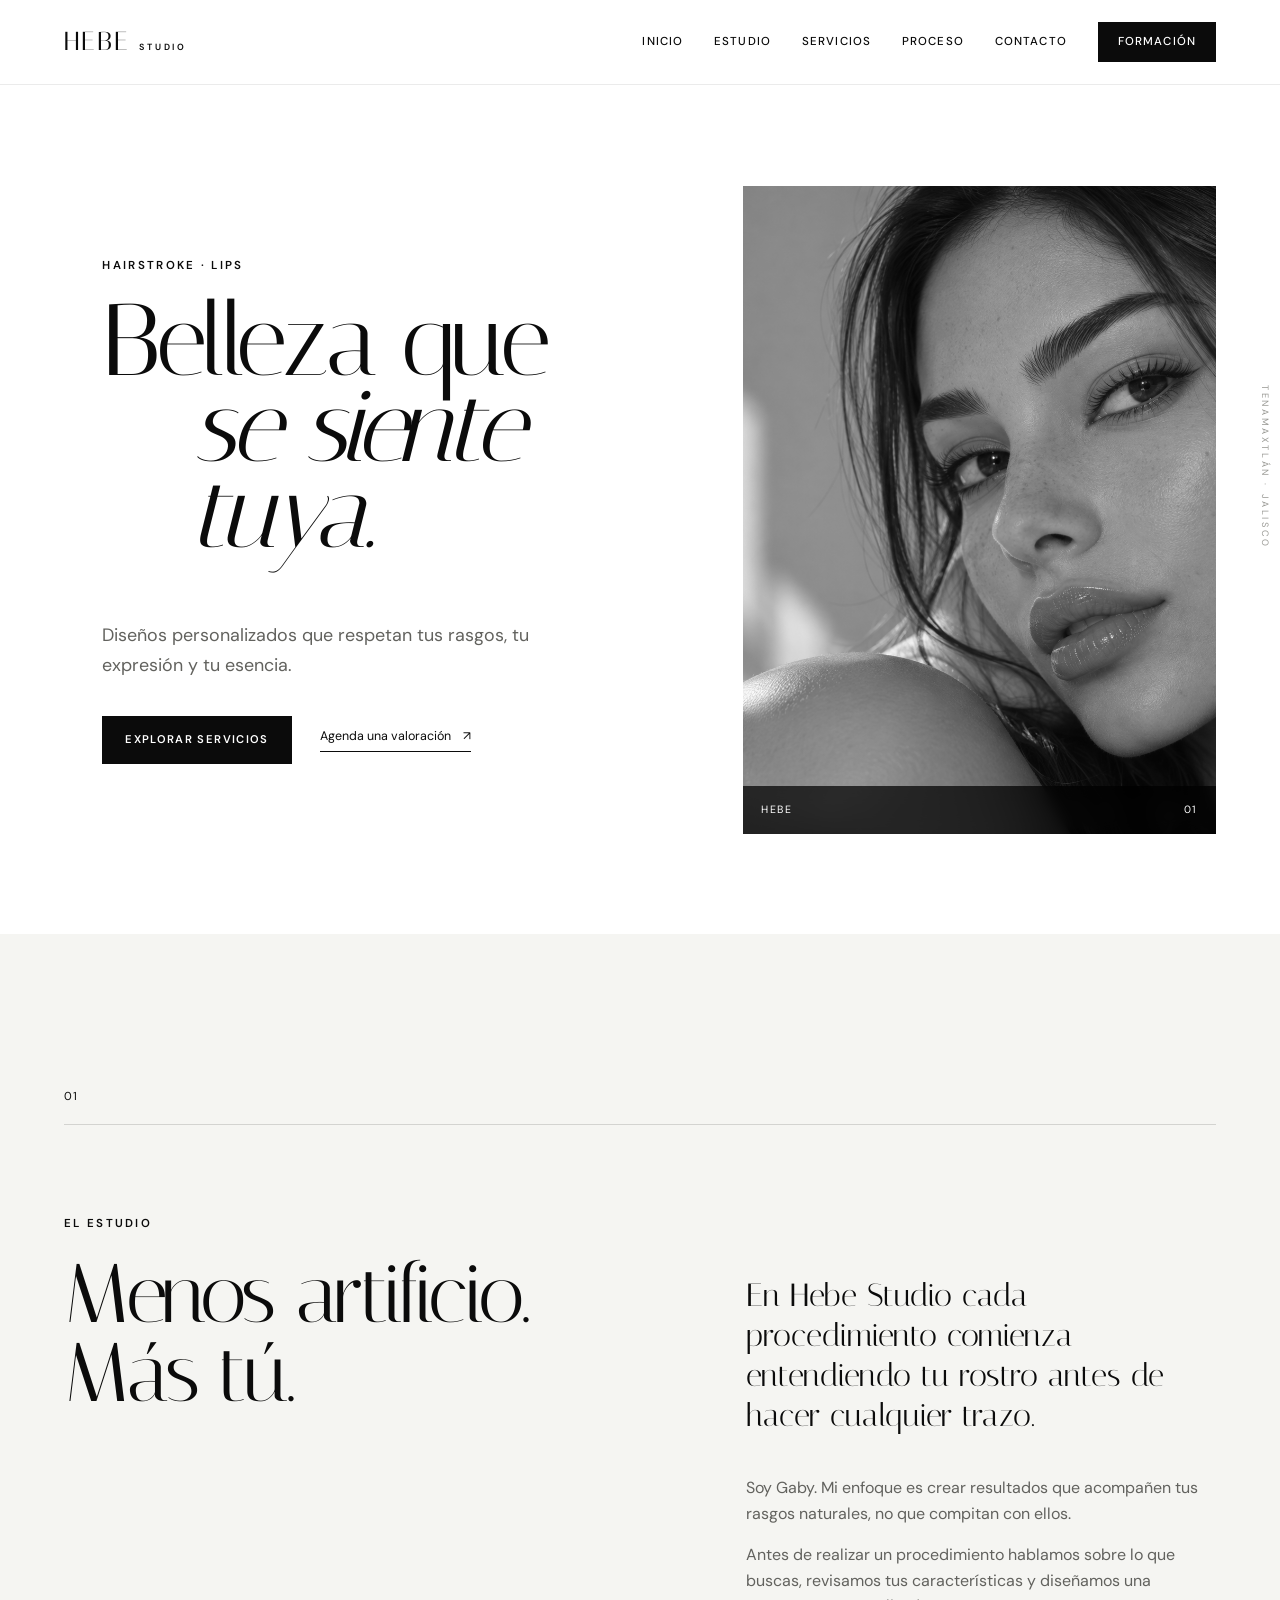
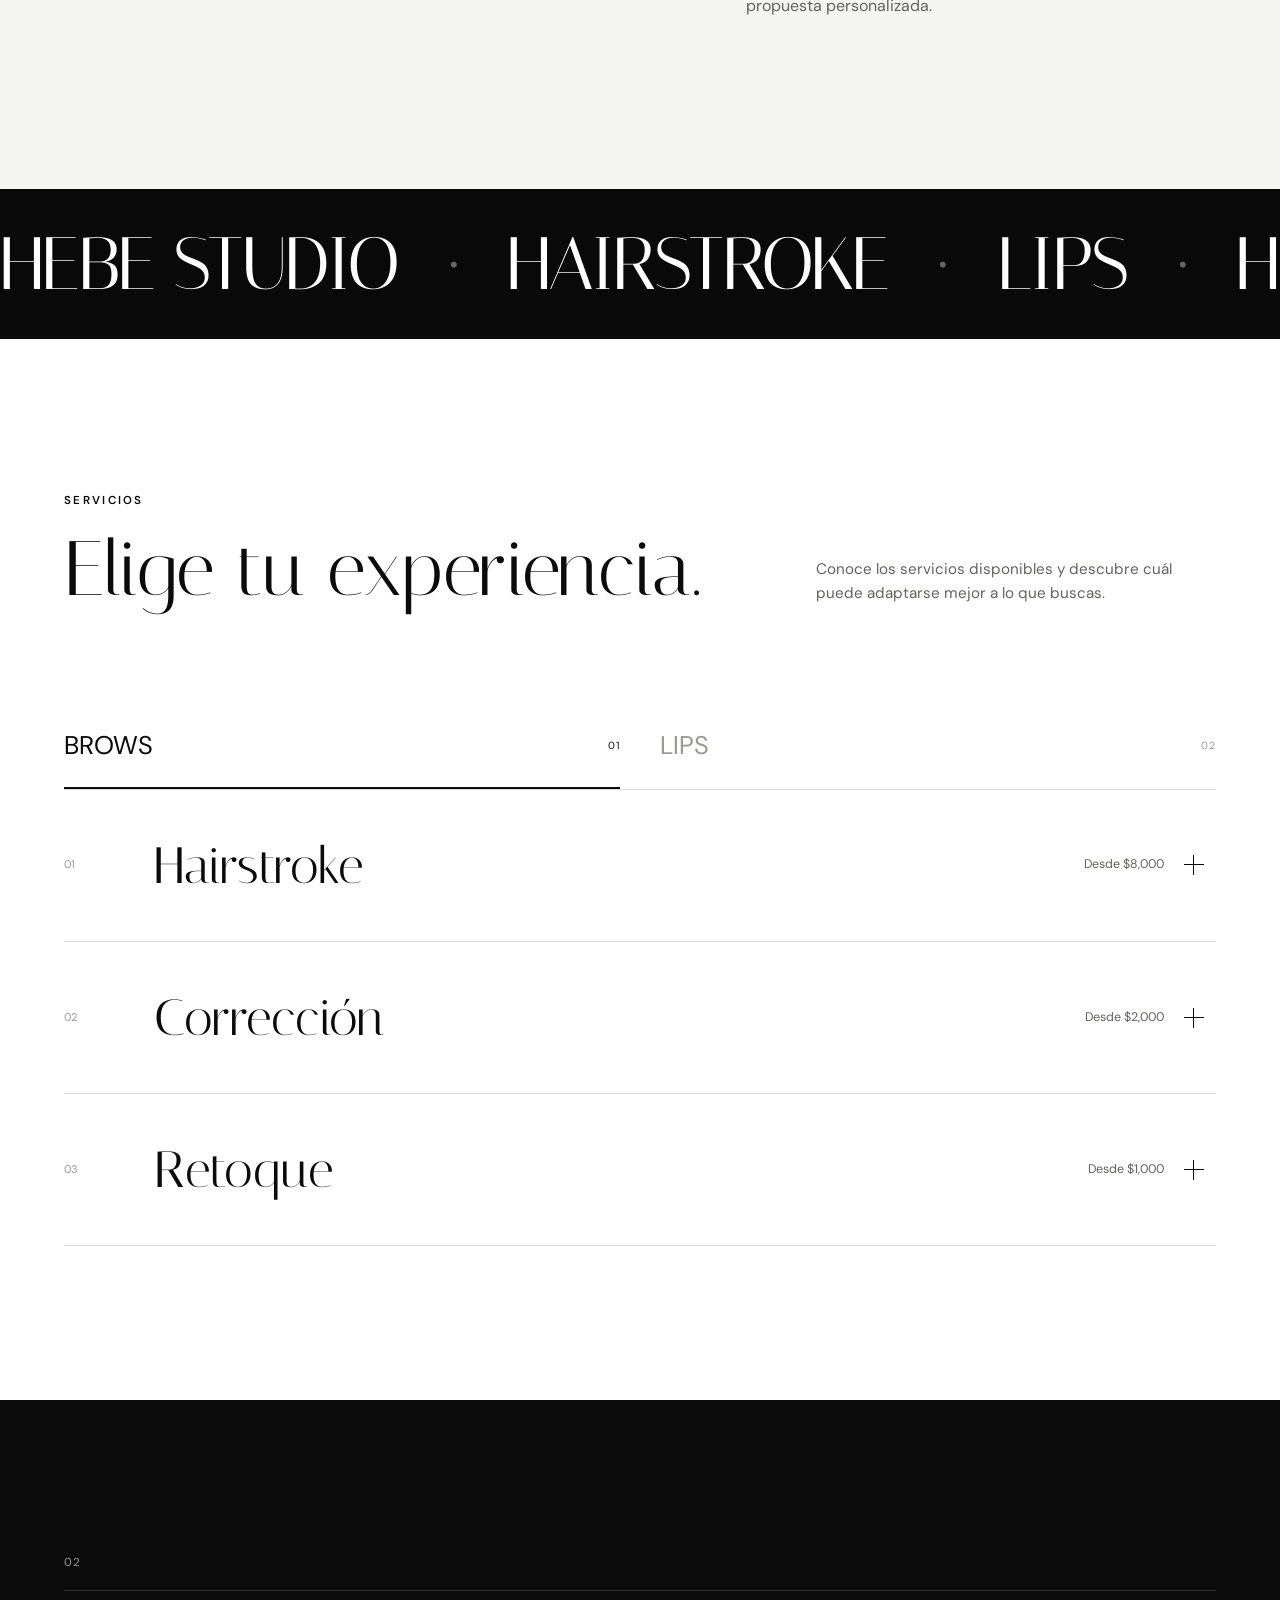
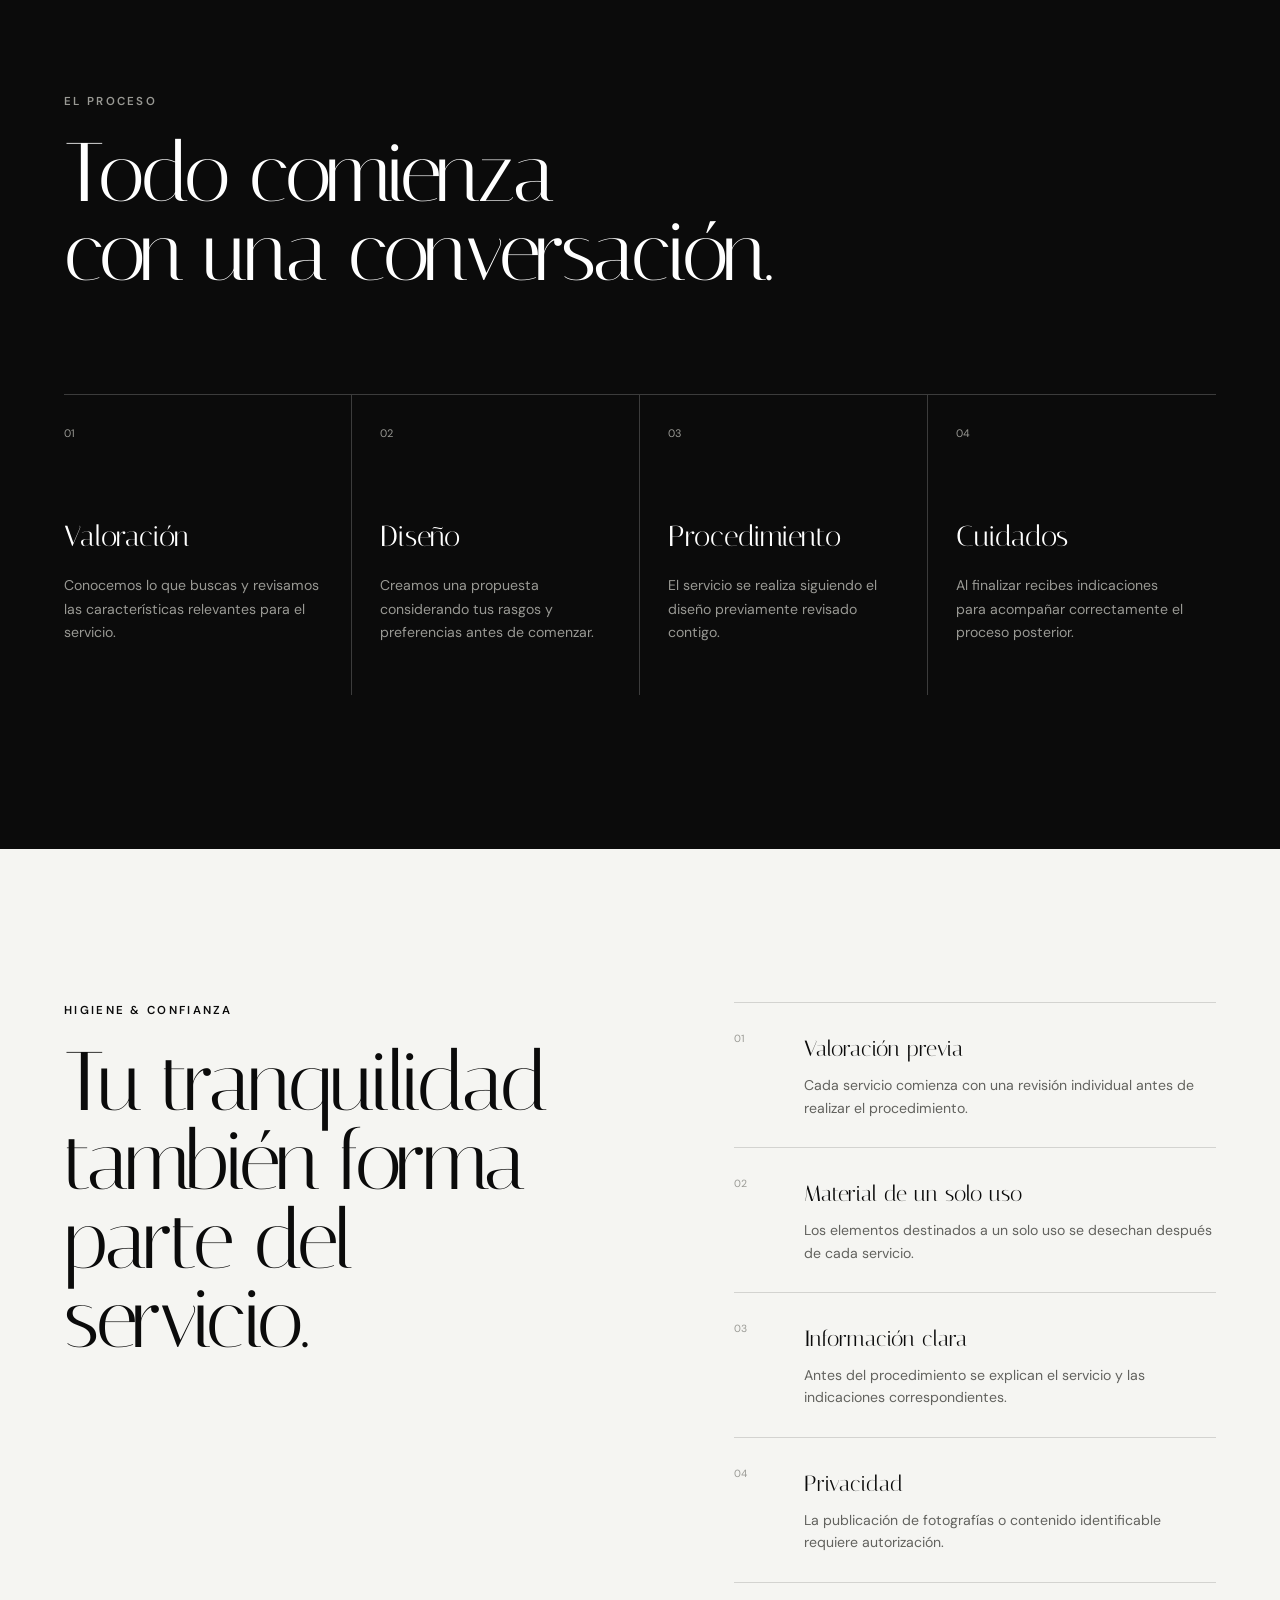
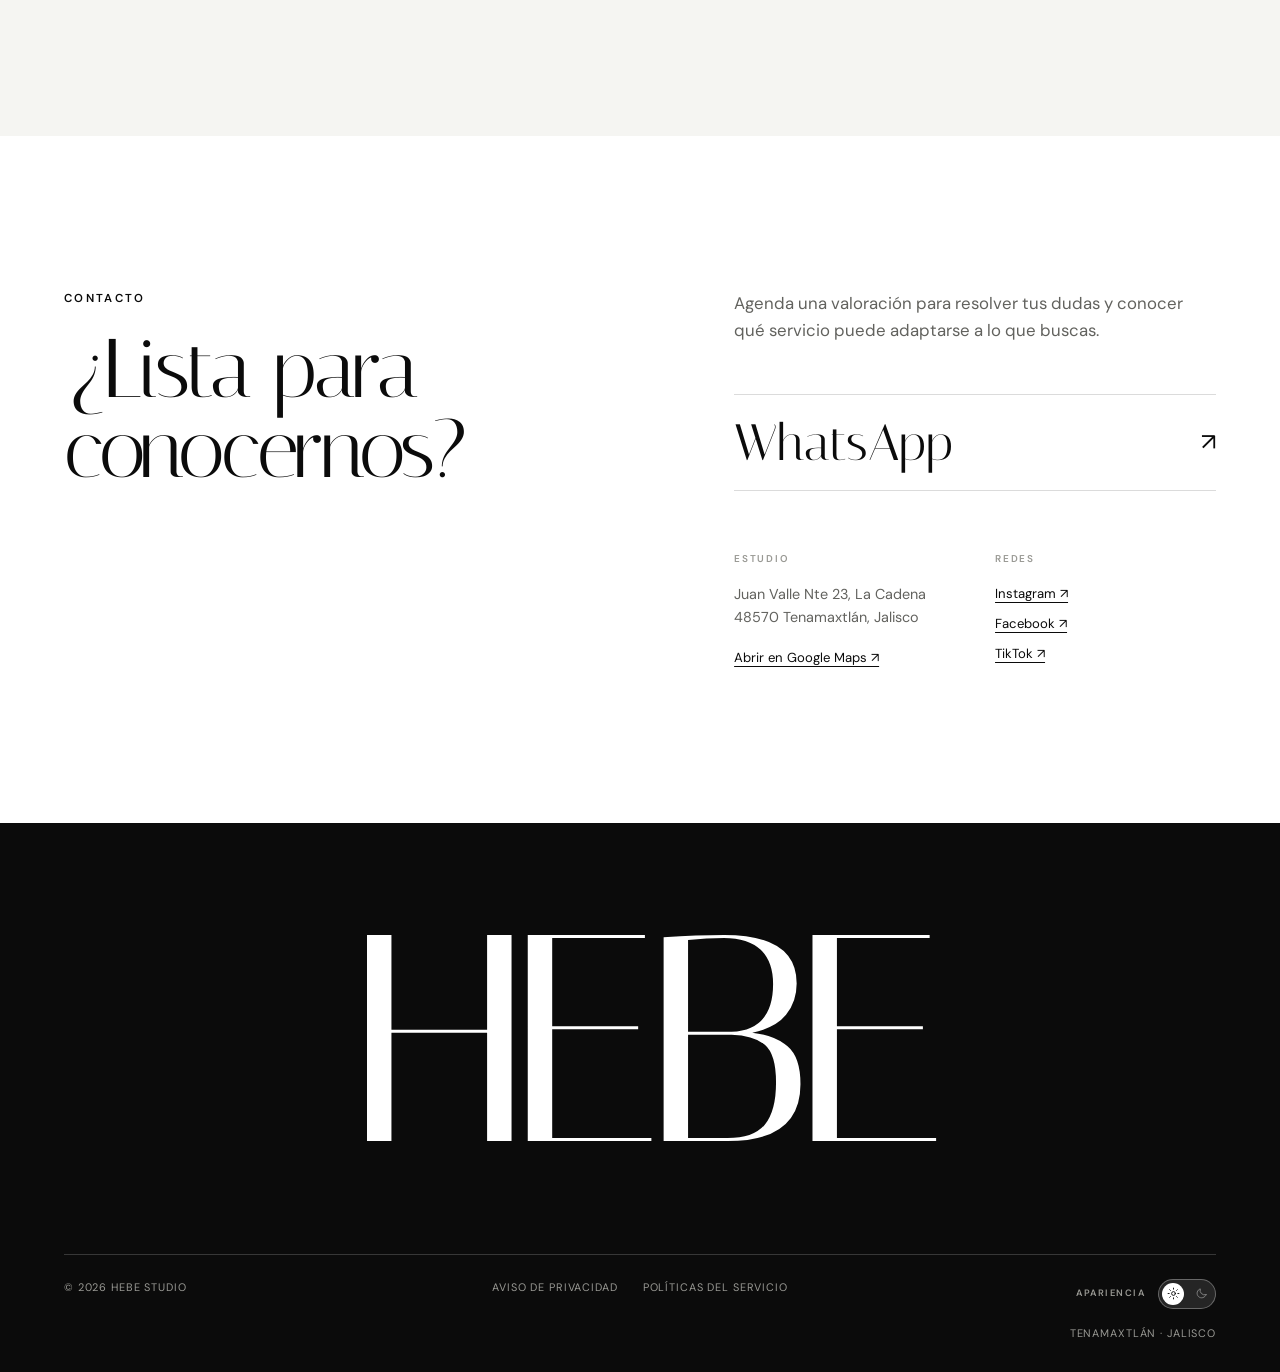
==== commit 74769bb6: "formacion y modo" ====
--- a/index.html
+++ b/index.html
@@ -2,53 +2,40 @@
 <html lang="es">
 <head>
   <meta charset="UTF-8">
-
-  <meta
-    name="viewport"
-    content="width=device-width, initial-scale=1, viewport-fit=cover"
-  >
+  <meta name="viewport" content="width=device-width, initial-scale=1, viewport-fit=cover">
 
   <title>Hebe Studio | Hairstroke & Lips</title>
 
-  <meta
-    name="description"
-    content="Hebe Studio. Especialistas en Hairstroke y pigmentación de labios. Valoración personalizada en Tenamaxtlán, Jalisco."
-  >
-
+  <meta name="description" content="Hebe Studio. Especialistas en Hairstroke y pigmentación de labios. Valoración personalizada en Tenamaxtlán, Jalisco.">
   <meta name="theme-color" content="#ffffff">
-  <meta name="color-scheme" content="light">
-
-  <link rel="icon" type="image/png" href="Imagenes/logoo.png">
-
-  <!-- Tipografías -->
+  <meta name="color-scheme" content="light dark">
+
+  <link rel="icon" type="image/png" href="Imagenes/logo.png">
+
   <link rel="preconnect" href="https://fonts.googleapis.com">
   <link rel="preconnect" href="https://fonts.gstatic.com" crossorigin>
-
-  <link
-    href="https://fonts.googleapis.com/css2?family=DM+Sans:wght@300;400;500;600&family=Italiana&display=swap"
-    rel="stylesheet"
-  >
+  <link href="https://fonts.googleapis.com/css2?family=DM+Sans:wght@300;400;500;600&family=Italiana&display=swap" rel="stylesheet">
+
+  <!-- Aplica el tema antes de mostrar la página para evitar parpadeo -->
+  <script>
+    (function () {
+      const savedTheme = localStorage.getItem("hebe-theme");
+      const systemDark = window.matchMedia("(prefers-color-scheme: dark)").matches;
+      const theme = savedTheme || (systemDark ? "dark" : "light");
+      document.documentElement.setAttribute("data-theme", theme);
+    })();
+  </script>
 
   <link rel="stylesheet" href="styles.css">
-
   <script src="script.js" defer></script>
 </head>
 
 <body>
 
-  <!-- ========================================
-       SKIP LINK
-  ========================================= -->
-  <a class="skip-link" href="#main">
-    Ir al contenido
-  </a>
-
-
-  <!-- ========================================
-       HEADER
-  ========================================= -->
+  <a class="skip-link" href="#main">Ir al contenido</a>
+
+  <!-- HEADER -->
   <header class="site-header" id="site-header">
-
     <div class="header-inner">
 
       <a class="brand" href="#inicio" aria-label="Hebe Studio - Inicio">
@@ -56,189 +43,108 @@
         <span class="brand-sub">STUDIO</span>
       </a>
 
-      <button
-        class="menu-button"
-        id="menu-button"
-        type="button"
-        aria-label="Abrir menú"
-        aria-expanded="false"
-        aria-controls="main-navigation"
-      >
+      <button class="menu-button" id="menu-button" type="button" aria-label="Abrir menú" aria-expanded="false" aria-controls="main-navigation">
         <span></span>
         <span></span>
       </button>
 
-      <nav
-        class="main-nav"
-        id="main-navigation"
-        aria-label="Navegación principal"
-      >
+      <nav class="main-nav" id="main-navigation" aria-label="Navegación principal">
         <a href="#inicio">Inicio</a>
         <a href="#estudio">Estudio</a>
         <a href="#servicios">Servicios</a>
         <a href="#proceso">Proceso</a>
         <a href="#contacto">Contacto</a>
-
-        <a
-          class="nav-cta"
-          href="#contacto"
-        >
-          Agendar
-        </a>
+        <a class="nav-cta" href="formacion/index.html">Formación</a>
       </nav>
 
     </div>
-
   </header>
 
 
-  <!-- ========================================
-       MAIN
-  ========================================= -->
   <main id="main">
 
-
-    <!-- ========================================
-         HERO
-    ========================================= -->
+    <!-- HERO -->
     <section class="hero" id="inicio">
 
       <div class="hero-copy reveal">
-
-        <p class="eyebrow">
-          HAIRSTROKE · LIPS
-        </p>
-
-        <h1>
-          Belleza que
-          <span>se siente tuya.</span>
-        </h1>
-
-        <p class="hero-description">
-          Diseños personalizados que respetan tus rasgos,
-          tu expresión y tu esencia.
-        </p>
+        <p class="eyebrow">HAIRSTROKE · LIPS</p>
+
+        <h1>Belleza que<span>se siente tuya.</span></h1>
+
+        <p class="hero-description">Diseños personalizados que respetan tus rasgos, tu expresión y tu esencia.</p>
 
         <div class="hero-actions">
-
-          <a
-            class="button button-dark"
-            href="#servicios"
-          >
-            Explorar servicios
-          </a>
-
-          <a
-            class="text-link"
-            href="#contacto"
-          >
-            Agenda una valoración
-            <span aria-hidden="true">↗</span>
-          </a>
-
-        </div>
-
-      </div>
-
+          <a class="button button-dark" href="#servicios">Explorar servicios</a>
+          <a class="text-link" href="#contacto">Agenda una valoración <span aria-hidden="true">↗</span></a>
+        </div>
+      </div>
 
       <div class="hero-media reveal">
-
-        <img
-          src="Imagenes/brows-1.jpg"
-          alt="Trabajo realizado en Hebe Studio"
-        >
+        <img src="Imagenes/inicio.png" alt="Trabajo realizado en Hebe Studio">
 
         <div class="hero-media-label">
           <span>HEBE</span>
           <span>01</span>
         </div>
-
-      </div>
-
-
-      <div class="hero-side-text" aria-hidden="true">
-        TENAMAXTLÁN · JALISCO
-      </div>
+      </div>
+
+      <div class="hero-side-text" aria-hidden="true">TENAMAXTLÁN · JALISCO</div>
 
     </section>
 
 
-    <!-- ========================================
-         INTRO
-    ========================================= -->
+    <!-- ESTUDIO -->
     <section class="intro-section" id="estudio">
-
       <div class="section-shell">
 
-        <div class="section-number">
-          01
-        </div>
+        <div class="section-number">01</div>
 
         <div class="intro-grid">
 
           <div class="section-heading reveal">
-
-            <p class="eyebrow">
-              EL ESTUDIO
-            </p>
-
-            <h2>
-              Menos artificio.<br>
-              Más tú.
-            </h2>
-
+            <p class="eyebrow">EL ESTUDIO</p>
+            <h2>Menos artificio.<br>Más tú.</h2>
           </div>
 
-
           <div class="intro-copy reveal">
-
-            <p class="large-copy">
-              En Hebe Studio cada procedimiento comienza
-              entendiendo tu rostro antes de hacer cualquier
-              trazo.
-            </p>
-
-            <p>
-              Soy Gaby. Mi enfoque es crear resultados que
-              acompañen tus rasgos naturales, no que compitan
-              con ellos.
-            </p>
-
-            <p>
-              Antes de realizar un procedimiento hablamos sobre
-              lo que buscas, revisamos tus características y
-              diseñamos una propuesta personalizada.
-            </p>
-
+            <p class="large-copy">En Hebe Studio cada procedimiento comienza entendiendo tu rostro antes de hacer cualquier trazo.</p>
+
+            <p>Soy Gaby. Mi enfoque es crear resultados que acompañen tus rasgos naturales, no que compitan con ellos.</p>
+
+            <p>Antes de realizar un procedimiento hablamos sobre lo que buscas, revisamos tus características y diseñamos una propuesta personalizada.</p>
           </div>
 
         </div>
-
-      </div>
-
+      </div>
     </section>
 
 
-    <!-- ========================================
-         STATEMENT
-    ========================================= -->
-    <section class="statement-section">
+    <!-- STATEMENT -->
+    <section class="statement-section" aria-label="Hebe Studio, Hairstroke y Lips">
 
       <div class="statement-track" aria-hidden="true">
-        <span>HEBE STUDIO</span>
-        <span>HAIRSTROKE</span>
-        <span>LIPS</span>
-        <span>HEBE STUDIO</span>
+
+        <div class="statement-group">
+          <span>HEBE STUDIO</span>
+          <span>HAIRSTROKE</span>
+          <span>LIPS</span>
+          <span>HEBE STUDIO</span>
+        </div>
+
+        <div class="statement-group">
+          <span>HEBE STUDIO</span>
+          <span>HAIRSTROKE</span>
+          <span>LIPS</span>
+          <span>HEBE STUDIO</span>
+        </div>
+
       </div>
 
     </section>
 
 
-    <!-- ========================================
-         SERVICIOS
-    ========================================= -->
+    <!-- SERVICIOS -->
     <section class="services-section" id="servicios">
-
       <div class="section-shell">
 
         <div class="section-top reveal">
@@ -248,40 +154,19 @@
             <h2>Elige tu experiencia.</h2>
           </div>
 
-          <p class="section-description">
-            Conoce los servicios disponibles y descubre
-            cuál puede adaptarse mejor a lo que buscas.
-          </p>
-
-        </div>
-
-
-        <!-- TABS -->
-
-        <div
-          class="service-tabs reveal"
-          role="tablist"
-          aria-label="Categorías de servicios"
-        >
-
-          <button
-            class="service-tab active"
-            type="button"
-            role="tab"
-            aria-selected="true"
-            data-category="brows"
-          >
+          <p class="section-description">Conoce los servicios disponibles y descubre cuál puede adaptarse mejor a lo que buscas.</p>
+
+        </div>
+
+
+        <div class="service-tabs reveal" role="tablist" aria-label="Categorías de servicios">
+
+          <button class="service-tab active" type="button" role="tab" aria-selected="true" data-category="brows">
             BROWS
             <span>01</span>
           </button>
 
-          <button
-            class="service-tab"
-            type="button"
-            role="tab"
-            aria-selected="false"
-            data-category="lips"
-          >
+          <button class="service-tab" type="button" role="tab" aria-selected="false" data-category="lips">
             LIPS
             <span>02</span>
           </button>
@@ -289,713 +174,308 @@
         </div>
 
 
-        <!-- ========================================
-             BROWS
-        ========================================= -->
-        <div
-          class="service-category active"
-          data-category="brows"
-        >
-
-          <!-- SERVICE 1 -->
+        <!-- BROWS -->
+        <div class="service-category active" data-category="brows">
 
           <article class="service-card reveal">
 
-            <button
-              class="service-header"
-              type="button"
-              aria-expanded="false"
-            >
-
-              <span class="service-index">
-                01
-              </span>
-
-              <span class="service-title">
-                Hairstroke
-              </span>
-
-              <span class="service-price">
-                Desde $8,000
-              </span>
-
-              <span
-                class="service-plus"
-                aria-hidden="true"
-              ></span>
-
+            <button class="service-header" type="button" aria-expanded="false">
+              <span class="service-index">01</span>
+              <span class="service-title">Hairstroke</span>
+              <span class="service-price">Desde $8,000</span>
+              <span class="service-plus" aria-hidden="true"></span>
             </button>
 
-
             <div class="service-content">
 
               <div class="service-content-inner">
 
-                <button
-                  class="service-image lightbox-trigger"
-                  type="button"
-                  aria-label="Ampliar imagen de Hairstroke"
-                >
-                  <img
-                    src="Imagenes/brows-1.jpg"
-                    alt="Resultado de Hairstroke"
-                    loading="lazy"
-                  >
+                <button class="service-image lightbox-trigger" type="button" aria-label="Ampliar imagen de Hairstroke">
+                  <img src="Imagenes/brows-1.png" alt="Resultado de Hairstroke" loading="lazy">
                 </button>
 
-
                 <div class="service-information">
 
-                  <p>
-                    Técnica pelo a pelo diseñada siguiendo
-                    la dirección y distribución natural
-                    de tus cejas.
-                  </p>
+                  <p>Técnica pelo a pelo diseñada siguiendo la dirección y distribución natural de tus cejas.</p>
 
                   <div class="service-actions">
-
-                    <a
-                      href="#"
-                      class="button button-dark book-service"
-                      data-service="Hairstroke"
-                    >
-                      Agendar valoración
-                    </a>
-
-                    <button
-                      class="button button-outline detail-button"
-                      type="button"
-                      data-detail="hairstroke"
-                    >
-                      Ver procedimiento
-                    </button>
-
+                    <a href="#" class="button button-dark book-service" data-service="Hairstroke">Agendar valoración</a>
+                    <button class="button button-outline detail-button" type="button" data-detail="hairstroke">Ver procedimiento</button>
                   </div>
 
                 </div>
 
               </div>
-
-            </div>
-
-          </article>
-
-
-          <!-- SERVICE 2 -->
+            </div>
+
+          </article>
+
 
           <article class="service-card reveal">
 
-            <button
-              class="service-header"
-              type="button"
-              aria-expanded="false"
-            >
-
-              <span class="service-index">
-                02
-              </span>
-
-              <span class="service-title">
-                Corrección
-              </span>
-
-              <span class="service-price">
-                Desde $2,000
-              </span>
-
-              <span
-                class="service-plus"
-                aria-hidden="true"
-              ></span>
-
+            <button class="service-header" type="button" aria-expanded="false">
+              <span class="service-index">02</span>
+              <span class="service-title">Corrección</span>
+              <span class="service-price">Desde $2,000</span>
+              <span class="service-plus" aria-hidden="true"></span>
             </button>
 
-
             <div class="service-content">
 
               <div class="service-content-inner">
 
-                <button
-                  class="service-image lightbox-trigger"
-                  type="button"
-                  aria-label="Ampliar imagen de corrección"
-                >
-
-                  <img
-                    src="Imagenes/brows-2.jpg"
-                    alt="Corrección de trabajo previo"
-                    loading="lazy"
-                  >
-
+                <button class="service-image lightbox-trigger" type="button" aria-label="Ampliar imagen de corrección">
+                  <img src="Imagenes/brows-2.png" alt="Corrección de trabajo previo" loading="lazy">
                 </button>
 
-
                 <div class="service-information">
 
-                  <p>
-                    Valoramos trabajos anteriores para determinar
-                    qué ajustes pueden realizarse en diseño,
-                    forma o color.
-                  </p>
+                  <p>Valoramos trabajos anteriores para determinar qué ajustes pueden realizarse en diseño, forma o color.</p>
 
                   <div class="service-actions">
-
-                    <a
-                      href="#"
-                      class="button button-dark book-service"
-                      data-service="Corrección de trabajo previo"
-                    >
-                      Agendar valoración
-                    </a>
-
-                    <button
-                      class="button button-outline detail-button"
-                      type="button"
-                      data-detail="correccion"
-                    >
-                      Ver procedimiento
-                    </button>
-
+                    <a href="#" class="button button-dark book-service" data-service="Corrección de trabajo previo">Agendar valoración</a>
+                    <button class="button button-outline detail-button" type="button" data-detail="correccion">Ver procedimiento</button>
                   </div>
 
                 </div>
 
               </div>
-
-            </div>
-
-          </article>
-
-
-          <!-- SERVICE 3 -->
+            </div>
+
+          </article>
+
 
           <article class="service-card reveal">
 
-            <button
-              class="service-header"
-              type="button"
-              aria-expanded="false"
-            >
-
-              <span class="service-index">
-                03
-              </span>
-
-              <span class="service-title">
-                Retoque
-              </span>
-
-              <span class="service-price">
-                Desde $1,000
-              </span>
-
-              <span
-                class="service-plus"
-                aria-hidden="true"
-              ></span>
-
+            <button class="service-header" type="button" aria-expanded="false">
+              <span class="service-index">03</span>
+              <span class="service-title">Retoque</span>
+              <span class="service-price">Desde $1,000</span>
+              <span class="service-plus" aria-hidden="true"></span>
             </button>
 
-
             <div class="service-content">
 
               <div class="service-content-inner">
 
-                <button
-                  class="service-image lightbox-trigger"
-                  type="button"
-                  aria-label="Ampliar imagen de retoque"
-                >
-
-                  <img
-                    src="Imagenes/brows-3.jpg"
-                    alt="Retoque de Hairstroke"
-                    loading="lazy"
-                  >
-
+                <button class="service-image lightbox-trigger" type="button" aria-label="Ampliar imagen de retoque">
+                  <img src="Imagenes/brows-3.png" alt="Retoque de Hairstroke" loading="lazy">
                 </button>
 
-
                 <div class="service-information">
 
-                  <p>
-                    Repaso de trazos y pigmento para mantener
-                    el resultado de un procedimiento anterior.
-                  </p>
+                  <p>Repaso de trazos y pigmento para mantener el resultado de un procedimiento anterior.</p>
 
                   <div class="service-actions">
-
-                    <a
-                      href="#"
-                      class="button button-dark book-service"
-                      data-service="Retoque de Hairstroke"
-                    >
-                      Agendar valoración
-                    </a>
-
-                    <button
-                      class="button button-outline detail-button"
-                      type="button"
-                      data-detail="retoque"
-                    >
-                      Ver procedimiento
-                    </button>
-
+                    <a href="#" class="button button-dark book-service" data-service="Retoque de Hairstroke">Agendar valoración</a>
+                    <button class="button button-outline detail-button" type="button" data-detail="retoque">Ver procedimiento</button>
                   </div>
 
                 </div>
 
               </div>
-
-            </div>
-
-          </article>
-
-        </div>
-
-
-        <!-- ========================================
-             LIPS
-        ========================================= -->
-        <div
-          class="service-category"
-          data-category="lips"
-        >
-
-          <!-- SERVICE 1 -->
+            </div>
+
+          </article>
+
+        </div>
+
+
+        <!-- LIPS -->
+        <div class="service-category" data-category="lips">
 
           <article class="service-card">
 
-            <button
-              class="service-header"
-              type="button"
-              aria-expanded="false"
-            >
-
-              <span class="service-index">
-                01
-              </span>
-
-              <span class="service-title">
-                Tattoo Lips
-              </span>
-
-              <span class="service-price">
-                Desde $8,000
-              </span>
-
-              <span
-                class="service-plus"
-                aria-hidden="true"
-              ></span>
-
+            <button class="service-header" type="button" aria-expanded="false">
+              <span class="service-index">01</span>
+              <span class="service-title">Tattoo Lips</span>
+              <span class="service-price">Desde $8,000</span>
+              <span class="service-plus" aria-hidden="true"></span>
             </button>
 
-
             <div class="service-content">
 
               <div class="service-content-inner">
 
-                <button
-                  class="service-image lightbox-trigger"
-                  type="button"
-                  aria-label="Ampliar imagen de Tattoo Lips"
-                >
-
-                  <img
-                    src="Imagenes/lips-1.png"
-                    alt="Resultado de Tattoo Lips"
-                    loading="lazy"
-                  >
-
+                <button class="service-image lightbox-trigger" type="button" aria-label="Ampliar imagen de Tattoo Lips">
+                  <img src="Imagenes/lips-1.png" alt="Resultado de Tattoo Lips" loading="lazy">
                 </button>
 
-
                 <div class="service-information">
 
-                  <p>
-                    Pigmentación labial diseñada para aportar
-                    color y definición respetando la forma
-                    natural de tus labios.
-                  </p>
+                  <p>Pigmentación labial diseñada para aportar color y definición respetando la forma natural de tus labios.</p>
 
                   <div class="service-actions">
-
-                    <a
-                      href="#"
-                      class="button button-dark book-service"
-                      data-service="Tattoo Lips"
-                    >
-                      Agendar valoración
-                    </a>
-
-                    <button
-                      class="button button-outline detail-button"
-                      type="button"
-                      data-detail="tattoo-lips"
-                    >
-                      Ver procedimiento
-                    </button>
-
+                    <a href="#" class="button button-dark book-service" data-service="Tattoo Lips">Agendar valoración</a>
+                    <button class="button button-outline detail-button" type="button" data-detail="tattoo-lips">Ver procedimiento</button>
                   </div>
 
                 </div>
 
               </div>
-
-            </div>
-
-          </article>
-
-
-          <!-- SERVICE 2 -->
+            </div>
+
+          </article>
+
 
           <article class="service-card">
 
-            <button
-              class="service-header"
-              type="button"
-              aria-expanded="false"
-            >
-
-              <span class="service-index">
-                02
-              </span>
-
-              <span class="service-title">
-                Contorno
-              </span>
-
-              <span class="service-price">
-                Desde $3,000
-              </span>
-
-              <span
-                class="service-plus"
-                aria-hidden="true"
-              ></span>
-
+            <button class="service-header" type="button" aria-expanded="false">
+              <span class="service-index">02</span>
+              <span class="service-title">Contorno</span>
+              <span class="service-price">Desde $3,000</span>
+              <span class="service-plus" aria-hidden="true"></span>
             </button>
 
-
             <div class="service-content">
 
               <div class="service-content-inner">
 
-                <button
-                  class="service-image lightbox-trigger"
-                  type="button"
-                  aria-label="Ampliar imagen de contorno de labios"
-                >
-
-                  <img
-                    src="Imagenes/lips-2.png"
-                    alt="Contorno de labios"
-                    loading="lazy"
-                  >
-
+                <button class="service-image lightbox-trigger" type="button" aria-label="Ampliar imagen de contorno de labios">
+                  <img src="Imagenes/lips-2.png" alt="Contorno de labios" loading="lazy">
                 </button>
 
-
                 <div class="service-information">
 
-                  <p>
-                    Diseño y pigmentación del contorno para
-                    aportar mayor definición visual y trabajar
-                    pequeñas asimetrías.
-                  </p>
+                  <p>Diseño y pigmentación del contorno para aportar mayor definición visual y trabajar pequeñas asimetrías.</p>
 
                   <div class="service-actions">
-
-                    <a
-                      href="#"
-                      class="button button-dark book-service"
-                      data-service="Contorno de labios"
-                    >
-                      Agendar valoración
-                    </a>
-
-                    <button
-                      class="button button-outline detail-button"
-                      type="button"
-                      data-detail="contorno"
-                    >
-                      Ver procedimiento
-                    </button>
-
+                    <a href="#" class="button button-dark book-service" data-service="Contorno de labios">Agendar valoración</a>
+                    <button class="button button-outline detail-button" type="button" data-detail="contorno">Ver procedimiento</button>
                   </div>
 
                 </div>
 
               </div>
-
-            </div>
-
-          </article>
-
-
-          <!-- SERVICE 3 -->
+            </div>
+
+          </article>
+
 
           <article class="service-card">
 
-            <button
-              class="service-header"
-              type="button"
-              aria-expanded="false"
-            >
-
-              <span class="service-index">
-                03
-              </span>
-
-              <span class="service-title">
-                Retoque
-              </span>
-
-              <span class="service-price">
-                Desde $1,200
-              </span>
-
-              <span
-                class="service-plus"
-                aria-hidden="true"
-              ></span>
-
+            <button class="service-header" type="button" aria-expanded="false">
+              <span class="service-index">03</span>
+              <span class="service-title">Retoque</span>
+              <span class="service-price">Desde $1,200</span>
+              <span class="service-plus" aria-hidden="true"></span>
             </button>
 
-
             <div class="service-content">
 
               <div class="service-content-inner">
 
-                <button
-                  class="service-image lightbox-trigger"
-                  type="button"
-                  aria-label="Ampliar imagen de retoque de labios"
-                >
-
-                  <img
-                    src="Imagenes/lips-3.jpg"
-                    alt="Retoque de pigmentación labial"
-                    loading="lazy"
-                  >
-
+                <button class="service-image lightbox-trigger" type="button" aria-label="Ampliar imagen de retoque de labios">
+                  <img src="Imagenes/lips-3.png" alt="Retoque de pigmentación labial" loading="lazy">
                 </button>
 
-
                 <div class="service-information">
 
-                  <p>
-                    Repaso del pigmento de un procedimiento
-                    anterior para recuperar definición e
-                    intensidad.
-                  </p>
+                  <p>Repaso del pigmento de un procedimiento anterior para recuperar definición e intensidad.</p>
 
                   <div class="service-actions">
-
-                    <a
-                      href="#"
-                      class="button button-dark book-service"
-                      data-service="Retoque de Tattoo Lips"
-                    >
-                      Agendar valoración
-                    </a>
-
-                    <button
-                      class="button button-outline detail-button"
-                      type="button"
-                      data-detail="retoque-lips"
-                    >
-                      Ver procedimiento
-                    </button>
-
+                    <a href="#" class="button button-dark book-service" data-service="Retoque de Tattoo Lips">Agendar valoración</a>
+                    <button class="button button-outline detail-button" type="button" data-detail="retoque-lips">Ver procedimiento</button>
                   </div>
 
                 </div>
 
               </div>
-
-            </div>
-
-          </article>
-
-        </div>
-
-      </div>
-
+            </div>
+
+          </article>
+
+        </div>
+
+      </div>
     </section>
 
 
-    <!-- ========================================
-         PROCESO
-    ========================================= -->
+    <!-- PROCESO -->
     <section class="process-section" id="proceso">
-
       <div class="section-shell">
 
-        <div class="section-number light">
-          02
-        </div>
-
+        <div class="section-number light">02</div>
 
         <div class="process-heading reveal">
-
-          <p class="eyebrow light">
-            EL PROCESO
-          </p>
-
-          <h2>
-            Todo comienza<br>
-            con una conversación.
-          </h2>
-
-        </div>
-
+          <p class="eyebrow light">EL PROCESO</p>
+          <h2>Todo comienza<br>con una conversación.</h2>
+        </div>
 
         <div class="process-grid">
 
           <article class="process-item reveal">
-
-            <span class="process-number">
-              01
-            </span>
-
+            <span class="process-number">01</span>
             <h3>Valoración</h3>
-
-            <p>
-              Conocemos lo que buscas y revisamos las
-              características relevantes para el servicio.
-            </p>
-
-          </article>
-
+            <p>Conocemos lo que buscas y revisamos las características relevantes para el servicio.</p>
+          </article>
 
           <article class="process-item reveal">
-
-            <span class="process-number">
-              02
-            </span>
-
+            <span class="process-number">02</span>
             <h3>Diseño</h3>
-
-            <p>
-              Creamos una propuesta considerando tus
-              rasgos y preferencias antes de comenzar.
-            </p>
-
-          </article>
-
+            <p>Creamos una propuesta considerando tus rasgos y preferencias antes de comenzar.</p>
+          </article>
 
           <article class="process-item reveal">
-
-            <span class="process-number">
-              03
-            </span>
-
+            <span class="process-number">03</span>
             <h3>Procedimiento</h3>
-
-            <p>
-              El servicio se realiza siguiendo el diseño
-              previamente revisado contigo.
-            </p>
-
-          </article>
-
+            <p>El servicio se realiza siguiendo el diseño previamente revisado contigo.</p>
+          </article>
 
           <article class="process-item reveal">
-
-            <span class="process-number">
-              04
-            </span>
-
+            <span class="process-number">04</span>
             <h3>Cuidados</h3>
-
-            <p>
-              Al finalizar recibes indicaciones para
-              acompañar correctamente el proceso posterior.
-            </p>
-
-          </article>
-
-        </div>
-
-      </div>
-
+            <p>Al finalizar recibes indicaciones para acompañar correctamente el proceso posterior.</p>
+          </article>
+
+        </div>
+
+      </div>
     </section>
 
 
-    <!-- ========================================
-         HIGIENE / CONFIANZA
-    ========================================= -->
+    <!-- HIGIENE -->
     <section class="trust-section">
-
       <div class="section-shell">
 
         <div class="trust-grid">
 
           <div class="trust-heading reveal">
-
-            <p class="eyebrow">
-              HIGIENE & CONFIANZA
-            </p>
-
-            <h2>
-              Tu tranquilidad también forma parte del servicio.
-            </h2>
-
+            <p class="eyebrow">HIGIENE & CONFIANZA</p>
+            <h2>Tu tranquilidad también forma parte del servicio.</h2>
           </div>
-
 
           <div class="trust-list reveal">
 
             <div class="trust-item">
               <span>01</span>
-
               <div>
                 <h3>Valoración previa</h3>
-                <p>
-                  Cada servicio comienza con una revisión
-                  individual antes de realizar el procedimiento.
-                </p>
-              </div>
-            </div>
-
+                <p>Cada servicio comienza con una revisión individual antes de realizar el procedimiento.</p>
+              </div>
+            </div>
 
             <div class="trust-item">
               <span>02</span>
-
               <div>
                 <h3>Material de un solo uso</h3>
-                <p>
-                  Los elementos destinados a un solo uso
-                  se desechan después de cada servicio.
-                </p>
-              </div>
-            </div>
-
+                <p>Los elementos destinados a un solo uso se desechan después de cada servicio.</p>
+              </div>
+            </div>
 
             <div class="trust-item">
               <span>03</span>
-
               <div>
                 <h3>Información clara</h3>
-                <p>
-                  Antes del procedimiento se explican el
-                  servicio y las indicaciones correspondientes.
-                </p>
-              </div>
-            </div>
-
+                <p>Antes del procedimiento se explican el servicio y las indicaciones correspondientes.</p>
+              </div>
+            </div>
 
             <div class="trust-item">
               <span>04</span>
-
               <div>
                 <h3>Privacidad</h3>
-                <p>
-                  La publicación de fotografías o contenido
-                  identificable requiere autorización.
-                </p>
+                <p>La publicación de fotografías o contenido identificable requiere autorización.</p>
               </div>
             </div>
 
@@ -1004,114 +484,47 @@
         </div>
 
       </div>
-
     </section>
 
 
-    <!-- ========================================
-         CONTACTO
-    ========================================= -->
+    <!-- CONTACTO -->
     <section class="contact-section" id="contacto">
-
       <div class="section-shell">
 
         <div class="contact-grid">
 
           <div class="contact-heading reveal">
-
-            <p class="eyebrow">
-              CONTACTO
-            </p>
-
-            <h2>
-              ¿Lista para<br>
-              conocernos?
-            </h2>
-
+            <p class="eyebrow">CONTACTO</p>
+            <h2>¿Lista para<br>conocernos?</h2>
           </div>
 
-
           <div class="contact-information reveal">
 
-            <p class="contact-lead">
-              Agenda una valoración para resolver tus dudas
-              y conocer qué servicio puede adaptarse a lo
-              que buscas.
-            </p>
-
-
-            <a
-              class="big-contact-link"
-              id="whatsapp-link"
-              href="#"
-              target="_blank"
-              rel="noopener noreferrer"
-            >
+            <p class="contact-lead">Agenda una valoración para resolver tus dudas y conocer qué servicio puede adaptarse a lo que buscas.</p>
+
+            <a class="big-contact-link" id="whatsapp-link" href="#" target="_blank" rel="noopener noreferrer">
               <span>WhatsApp</span>
               <span aria-hidden="true">↗</span>
             </a>
 
-
             <div class="contact-details">
 
               <div>
-
-                <span class="contact-label">
-                  ESTUDIO
-                </span>
-
-                <address>
-                  Juan Valle Nte 23, La Cadena<br>
-                  48570 Tenamaxtlán, Jalisco
-                </address>
-
-                <a
-                  href="#"
-                  id="maps-link"
-                  target="_blank"
-                  rel="noopener noreferrer"
-                  class="small-link"
-                >
-                  Abrir en Google Maps ↗
-                </a>
-
-              </div>
-
+                <span class="contact-label">ESTUDIO</span>
+
+                <address>Juan Valle Nte 23, La Cadena<br>48570 Tenamaxtlán, Jalisco</address>
+
+                <a href="#" id="maps-link" target="_blank" rel="noopener noreferrer" class="small-link">Abrir en Google Maps ↗</a>
+              </div>
 
               <div>
-
-                <span class="contact-label">
-                  REDES
-                </span>
+                <span class="contact-label">REDES</span>
 
                 <div class="social-text-links">
-
-                  <a
-                    href="https://www.instagram.com/im_not_fxlipx"
-                    target="_blank"
-                    rel="noopener noreferrer"
-                  >
-                    Instagram ↗
-                  </a>
-
-                  <a
-                    href="https://www.facebook.com/felipeDMC.zzz"
-                    target="_blank"
-                    rel="noopener noreferrer"
-                  >
-                    Facebook ↗
-                  </a>
-
-                  <a
-                    href="https://www.tiktok.com/@im_felipe_ff"
-                    target="_blank"
-                    rel="noopener noreferrer"
-                  >
-                    TikTok ↗
-                  </a>
-
+                  <a href="https://www.instagram.com/im_not_fxlipx" target="_blank" rel="noopener noreferrer">Instagram ↗</a>
+                  <a href="https://www.facebook.com/felipeDMC.zzz" target="_blank" rel="noopener noreferrer">Facebook ↗</a>
+                  <a href="https://www.tiktok.com/@im_felipe_ff" target="_blank" rel="noopener noreferrer">TikTok ↗</a>
                 </div>
-
               </div>
 
             </div>
@@ -1121,229 +534,167 @@
         </div>
 
       </div>
-
     </section>
 
-
   </main>
 
 
-  <!-- ========================================
-       FOOTER
-  ========================================= -->
+  <!-- FOOTER -->
   <footer class="site-footer">
 
-    <div class="footer-word">
-      HEBE
+    <div class="footer-word">HEBE</div>
+
+    <div class="footer-bottom">
+
+      <div>© <span id="current-year"></span> Hebe Studio</div>
+
+      <div class="footer-links">
+        <button type="button" class="footer-link" data-open-modal="privacy-modal">Aviso de privacidad</button>
+        <button type="button" class="footer-link" data-open-modal="policies-modal">Políticas del servicio</button>
+      </div>
+
+      <div class="footer-right">
+
+        <div class="footer-theme">
+          <span class="footer-theme-label">APARIENCIA</span>
+
+          <button class="theme-toggle" id="theme-toggle" type="button" aria-label="Cambiar a modo oscuro" aria-pressed="false">
+            <span class="theme-toggle-track">
+
+              <span class="theme-toggle-icon theme-sun" aria-hidden="true">
+                <svg viewBox="0 0 24 24">
+                  <circle cx="12" cy="12" r="3.5"></circle>
+                  <path d="M12 2V4M12 20V22M4.93 4.93L6.34 6.34M17.66 17.66L19.07 19.07M2 12H4M20 12H22M4.93 19.07L6.34 17.66M17.66 6.34L19.07 4.93"></path>
+                </svg>
+              </span>
+
+              <span class="theme-toggle-knob"></span>
+
+              <span class="theme-toggle-icon theme-moon" aria-hidden="true">
+                <svg viewBox="0 0 24 24">
+                  <path d="M20.5 14.2A8.5 8.5 0 0 1 9.8 3.5A8.5 8.5 0 1 0 20.5 14.2Z"></path>
+                </svg>
+              </span>
+
+            </span>
+          </button>
+
+        </div>
+
+        <span>Tenamaxtlán · Jalisco</span>
+
+      </div>
+
     </div>
 
-
-    <div class="footer-bottom">
-
-      <div>
-        © <span id="current-year"></span> Hebe Studio
-      </div>
-
-
-      <div class="footer-links">
-
-        <button
-          type="button"
-          class="footer-link"
-          data-open-modal="privacy-modal"
-        >
-          Aviso de privacidad
-        </button>
-
-        <button
-          type="button"
-          class="footer-link"
-          data-open-modal="policies-modal"
-        >
-          Políticas del servicio
-        </button>
-
-      </div>
-
-
-      <div>
-        Tenamaxtlán · Jalisco
-      </div>
+  </footer>
+
+
+  <!-- MODAL PROCEDIMIENTO -->
+  <div class="modal" id="detail-modal" aria-hidden="true">
+
+    <div class="modal-backdrop" data-close-modal></div>
+
+    <div class="modal-card" role="dialog" aria-modal="true" aria-labelledby="detail-title">
+
+      <button class="modal-close" type="button" aria-label="Cerrar" data-close-modal>×</button>
+
+      <p class="eyebrow">PROCEDIMIENTO</p>
+
+      <h2 id="detail-title"></h2>
+
+      <div class="modal-section">
+        <h3>Antes y durante</h3>
+        <ol class="modal-list" id="detail-steps"></ol>
+      </div>
+
+      <div class="modal-section">
+        <h3>Materiales</h3>
+        <ul class="modal-list" id="detail-materials"></ul>
+      </div>
+
+      <p class="modal-note">La información mostrada es general. La valoración individual determina si un procedimiento es adecuado y qué indicaciones corresponden.</p>
 
     </div>
 
-  </footer>
-
-
-  <!-- ========================================
-       MODAL PROCEDIMIENTO
-  ========================================= -->
-  <div
-    class="modal"
-    id="detail-modal"
-    aria-hidden="true"
-  >
-
-    <div
-      class="modal-backdrop"
-      data-close-modal
-    ></div>
-
-
-    <div
-      class="modal-card"
-      role="dialog"
-      aria-modal="true"
-      aria-labelledby="detail-title"
-    >
-
-      <button
-        class="modal-close"
-        type="button"
-        aria-label="Cerrar"
-        data-close-modal
-      >
-        ×
-      </button>
-
-
-      <p class="eyebrow">
-        PROCEDIMIENTO
-      </p>
-
-      <h2 id="detail-title"></h2>
-
-
-      <div class="modal-section">
-
-        <h3>Antes y durante</h3>
-
-        <ol
-          class="modal-list"
-          id="detail-steps"
-        ></ol>
-
-      </div>
-
-
-      <div class="modal-section">
-
-        <h3>Materiales</h3>
-
-        <ul
-          class="modal-list"
-          id="detail-materials"
-        ></ul>
-
-      </div>
-
-      <p class="modal-note">
-        La información mostrada es general. La valoración
-        individual determina si un procedimiento es adecuado
-        y qué indicaciones corresponden.
-      </p>
+  </div>
+
+
+  <!-- PRIVACIDAD -->
+  <div class="modal" id="privacy-modal" aria-hidden="true">
+
+    <div class="modal-backdrop" data-close-modal></div>
+
+    <div class="modal-card modal-card-large" role="dialog" aria-modal="true" aria-labelledby="privacy-title">
+
+      <button class="modal-close" type="button" aria-label="Cerrar" data-close-modal>×</button>
+
+      <p class="eyebrow">INFORMACIÓN</p>
+
+      <h2 id="privacy-title">Aviso de privacidad</h2>
+
+      <div class="legal-content">
+
+        <section>
+          <h3>Sobre este sitio</h3>
+          <p>Hebe Studio procura recopilar únicamente la información necesaria para atender solicitudes de contacto y citas.</p>
+        </section>
+
+        <section>
+          <h3>WhatsApp y enlaces externos</h3>
+          <p>Este sitio puede dirigir a servicios externos como WhatsApp, Instagram, Facebook, TikTok o Google Maps. Al abrirlos, el tratamiento de información también queda sujeto a las políticas del servicio correspondiente.</p>
+        </section>
+
+        <section>
+          <h3>Fotografías</h3>
+          <p>Las fotografías identificables de clientes no deben publicarse en medios del estudio sin la autorización correspondiente.</p>
+        </section>
+
+        <section>
+          <h3>Contacto</h3>
+          <p>Si deseas conocer, corregir o solicitar información relacionada con datos que hayas proporcionado directamente a Hebe Studio, puedes comunicarte mediante los medios de contacto publicados en este sitio.</p>
+        </section>
+
+      </div>
 
     </div>
 
   </div>
 
 
-  <!-- ========================================
-       PRIVACIDAD
-  ========================================= -->
-  <div
-    class="modal"
-    id="privacy-modal"
-    aria-hidden="true"
-  >
-
-    <div
-      class="modal-backdrop"
-      data-close-modal
-    ></div>
-
-
-    <div
-      class="modal-card modal-card-large"
-      role="dialog"
-      aria-modal="true"
-      aria-labelledby="privacy-title"
-    >
-
-      <button
-        class="modal-close"
-        type="button"
-        aria-label="Cerrar"
-        data-close-modal
-      >
-        ×
-      </button>
-
-
-      <p class="eyebrow">
-        INFORMACIÓN
-      </p>
-
-      <h2 id="privacy-title">
-        Aviso de privacidad
-      </h2>
-
+  <!-- POLÍTICAS -->
+  <div class="modal" id="policies-modal" aria-hidden="true">
+
+    <div class="modal-backdrop" data-close-modal></div>
+
+    <div class="modal-card modal-card-large" role="dialog" aria-modal="true" aria-labelledby="policies-title">
+
+      <button class="modal-close" type="button" aria-label="Cerrar" data-close-modal>×</button>
+
+      <p class="eyebrow">HEBE STUDIO</p>
+
+      <h2 id="policies-title">Políticas del servicio</h2>
 
       <div class="legal-content">
 
         <section>
-
-          <h3>Sobre este sitio</h3>
-
-          <p>
-            Hebe Studio procura recopilar únicamente la
-            información necesaria para atender solicitudes
-            de contacto y citas.
-          </p>
-
+          <h3>Valoración</h3>
+          <p>Antes de realizar un procedimiento se recomienda una valoración para revisar las características relevantes del servicio y resolver dudas.</p>
         </section>
 
-
         <section>
-
-          <h3>WhatsApp y enlaces externos</h3>
-
-          <p>
-            Este sitio puede dirigir a servicios externos
-            como WhatsApp, Instagram, Facebook, TikTok o
-            Google Maps. Al abrirlos, el tratamiento de
-            información también queda sujeto a las políticas
-            del servicio correspondiente.
-          </p>
-
+          <h3>Trabajos anteriores</h3>
+          <p>Si existe pigmentación o un procedimiento previo en la zona, deberá informarse durante la valoración para determinar las opciones disponibles.</p>
         </section>
 
-
         <section>
-
-          <h3>Fotografías</h3>
-
-          <p>
-            Las fotografías identificables de clientes no
-            deben publicarse en medios del estudio sin la
-            autorización correspondiente.
-          </p>
-
+          <h3>Información relevante</h3>
+          <p>Antes del procedimiento deberán comunicarse alergias conocidas, medicamentos, tratamientos dermatológicos u otra información que pueda ser relevante para el servicio.</p>
         </section>
 
-
         <section>
-
-          <h3>Contacto</h3>
-
-          <p>
-            Si deseas conocer, corregir o solicitar información
-            relacionada con datos que hayas proporcionado
-            directamente a Hebe Studio, puedes comunicarte
-            mediante los medios de contacto publicados en
-            este sitio.
-          </p>
-
+          <h3>Resultados</h3>
+          <p>La apariencia y evolución del pigmento pueden variar entre personas. Durante la valoración se explicarán las expectativas y cuidados correspondientes al procedimiento.</p>
         </section>
 
       </div>
@@ -1353,135 +704,11 @@
   </div>
 
 
-  <!-- ========================================
-       POLÍTICAS
-  ========================================= -->
-  <div
-    class="modal"
-    id="policies-modal"
-    aria-hidden="true"
-  >
-
-    <div
-      class="modal-backdrop"
-      data-close-modal
-    ></div>
-
-
-    <div
-      class="modal-card modal-card-large"
-      role="dialog"
-      aria-modal="true"
-      aria-labelledby="policies-title"
-    >
-
-      <button
-        class="modal-close"
-        type="button"
-        aria-label="Cerrar"
-        data-close-modal
-      >
-        ×
-      </button>
-
-
-      <p class="eyebrow">
-        HEBE STUDIO
-      </p>
-
-      <h2 id="policies-title">
-        Políticas del servicio
-      </h2>
-
-
-      <div class="legal-content">
-
-        <section>
-
-          <h3>Valoración</h3>
-
-          <p>
-            Antes de realizar un procedimiento se recomienda
-            una valoración para revisar las características
-            relevantes del servicio y resolver dudas.
-          </p>
-
-        </section>
-
-
-        <section>
-
-          <h3>Trabajos anteriores</h3>
-
-          <p>
-            Si existe pigmentación o un procedimiento previo
-            en la zona, deberá informarse durante la valoración
-            para determinar las opciones disponibles.
-          </p>
-
-        </section>
-
-
-        <section>
-
-          <h3>Información relevante</h3>
-
-          <p>
-            Antes del procedimiento deberán comunicarse
-            alergias conocidas, medicamentos, tratamientos
-            dermatológicos u otra información que pueda ser
-            relevante para el servicio.
-          </p>
-
-        </section>
-
-
-        <section>
-
-          <h3>Resultados</h3>
-
-          <p>
-            La apariencia y evolución del pigmento pueden
-            variar entre personas. Durante la valoración se
-            explicarán las expectativas y cuidados
-            correspondientes al procedimiento.
-          </p>
-
-        </section>
-
-      </div>
-
-    </div>
-
+  <!-- LIGHTBOX -->
+  <div class="lightbox" id="lightbox" aria-hidden="true">
+    <button class="lightbox-close" id="lightbox-close" type="button" aria-label="Cerrar imagen">×</button>
+    <img id="lightbox-image" src="" alt="">
   </div>
-
-
-  <!-- ========================================
-       LIGHTBOX
-  ========================================= -->
-  <div
-    class="lightbox"
-    id="lightbox"
-    aria-hidden="true"
-  >
-
-    <button
-      class="lightbox-close"
-      id="lightbox-close"
-      type="button"
-      aria-label="Cerrar imagen"
-    >
-      ×
-    </button>
-
-    <img
-      id="lightbox-image"
-      src=""
-      alt=""
-    >
-
-  </div>
-
 
 </body>
 </html>
--- a/styles.css
+++ b/styles.css
@@ -1,11 +1,5 @@
 /* =========================================================
    HEBE STUDIO
-   Responsive editorial website
-   ========================================================= */
-
-
-/* =========================================================
-   1. VARIABLES
    ========================================================= */
 
 :root {
@@ -19,32 +13,37 @@
   --gray-600: #62625e;
   --gray-800: #252523;
 
+  --page-bg: #ffffff;
+  --surface-bg: #f5f5f2;
+  --text-main: #0b0b0b;
+  --text-secondary: #62625e;
+  --border-color: rgba(0, 0, 0, 0.14);
+
   --serif: "Italiana", Georgia, serif;
   --sans: "DM Sans", Arial, sans-serif;
 
   --page-width: 1440px;
-
-  --edge: clamp(
-    20px,
-    5vw,
-    80px
-  );
-
-  --section-space: clamp(
-    80px,
-    12vw,
-    180px
-  );
-
+  --edge: clamp(20px, 5vw, 80px);
+  --section-space: clamp(80px, 12vw, 180px);
   --header-height: 84px;
-
-  --border: 1px solid rgba(0, 0, 0, 0.14);
-}
-
-
-/* =========================================================
-   2. RESET
-   ========================================================= */
+  --border: 1px solid var(--border-color);
+}
+
+
+/* DARK THEME */
+
+html[data-theme="dark"] {
+  --page-bg: #0b0b0b;
+  --surface-bg: #151515;
+  --text-main: #f5f5f2;
+  --text-secondary: #aaa;
+  --border-color: rgba(255, 255, 255, 0.15);
+
+  color-scheme: dark;
+}
+
+
+/* RESET */
 
 *,
 *::before,
@@ -52,37 +51,28 @@
   box-sizing: border-box;
 }
 
-
 html {
   scroll-behavior: smooth;
   scroll-padding-top: var(--header-height);
 }
 
-
 body {
   margin: 0;
-
-  background: var(--white);
-  color: var(--black);
-
+  overflow-x: hidden;
+  background: var(--page-bg);
+  color: var(--text-main);
   font-family: var(--sans);
-
   font-size: 16px;
   font-weight: 400;
-
   line-height: 1.6;
-
   -webkit-font-smoothing: antialiased;
   text-rendering: optimizeLegibility;
-
-  overflow-x: hidden;
-}
-
+  transition: background-color 0.45s ease, color 0.45s ease;
+}
 
 body.no-scroll {
   overflow: hidden;
 }
-
 
 img,
 svg {
@@ -90,11 +80,9 @@
   max-width: 100%;
 }
 
-
 img {
   width: 100%;
 }
-
 
 button,
 input,
@@ -103,64 +91,49 @@
   font: inherit;
 }
 
-
 button {
   color: inherit;
 }
 
-
 a {
   color: inherit;
 }
 
-
 address {
   font-style: normal;
 }
 
-
 ::selection {
-  background: var(--black);
-  color: var(--white);
-}
-
-
-/* =========================================================
-   3. ACCESSIBILITY
-   ========================================================= */
+  background: var(--text-main);
+  color: var(--page-bg);
+}
+
+
+/* ACCESSIBILITY */
 
 .skip-link {
   position: fixed;
   z-index: 9999;
-
   top: 10px;
   left: 10px;
-
   padding: 10px 16px;
-
-  background: var(--black);
-  color: var(--white);
-
+  background: var(--text-main);
+  color: var(--page-bg);
   transform: translateY(-200%);
-
   text-decoration: none;
 }
-
 
 .skip-link:focus {
   transform: translateY(0);
 }
 
-
 :focus-visible {
-  outline: 2px solid var(--black);
+  outline: 2px solid currentColor;
   outline-offset: 4px;
 }
 
 
-/* =========================================================
-   4. TYPOGRAPHY
-   ========================================================= */
+/* TYPOGRAPHY */
 
 h1,
 h2,
@@ -169,54 +142,38 @@
   margin-top: 0;
 }
 
-
 h1,
 h2 {
   font-family: var(--serif);
   font-weight: 400;
 }
 
-
 .eyebrow {
   margin: 0 0 22px;
-
   font-size: 0.72rem;
   font-weight: 600;
-
   letter-spacing: 0.2em;
-
   text-transform: uppercase;
 }
-
 
 .eyebrow.light {
   color: var(--gray-400);
 }
 
 
-/* =========================================================
-   5. SHARED
-   ========================================================= */
+/* SHARED */
 
 .section-shell {
-  width: min(
-    calc(100% - (var(--edge) * 2)),
-    var(--page-width)
-  );
-
+  width: min(calc(100% - (var(--edge) * 2)), var(--page-width));
   margin-inline: auto;
 }
-
 
 .section-number {
   padding-bottom: 18px;
-
   border-bottom: var(--border);
-
   font-size: 0.72rem;
   letter-spacing: 0.12em;
 }
-
 
 .section-number.light {
   border-color: rgba(255, 255, 255, 0.18);
@@ -224,528 +181,353 @@
 }
 
 
-/* =========================================================
-   6. HEADER
-   ========================================================= */
+/* HEADER */
 
 .site-header {
   position: fixed;
   z-index: 100;
-
   top: 0;
   left: 0;
-
   width: 100%;
-
   background: rgba(255, 255, 255, 0.94);
-
   border-bottom: 1px solid rgba(0, 0, 0, 0.08);
-
   backdrop-filter: blur(16px);
   -webkit-backdrop-filter: blur(16px);
-}
-
+  transition: background-color 0.45s ease, border-color 0.45s ease;
+}
+
+html[data-theme="dark"] .site-header {
+  background: rgba(11, 11, 11, 0.94);
+  border-bottom-color: rgba(255, 255, 255, 0.1);
+}
 
 .header-inner {
-  width: min(
-    calc(100% - (var(--edge) * 2)),
-    var(--page-width)
-  );
-
+  width: min(calc(100% - (var(--edge) * 2)), var(--page-width));
   height: var(--header-height);
-
   margin-inline: auto;
-
   display: flex;
   align-items: center;
   justify-content: space-between;
 }
-
 
 .brand {
   display: flex;
   align-items: baseline;
   gap: 9px;
-
   text-decoration: none;
 }
-
 
 .brand-main {
   font-family: var(--serif);
-
   font-size: 1.65rem;
   letter-spacing: 0.08em;
 }
-
 
 .brand-sub {
   font-size: 0.56rem;
   font-weight: 600;
-
   letter-spacing: 0.3em;
 }
 
-
 .main-nav {
   display: flex;
   align-items: center;
   gap: clamp(18px, 2.4vw, 40px);
 }
-
 
 .main-nav a {
   position: relative;
-
   font-size: 0.72rem;
   font-weight: 500;
-
   letter-spacing: 0.1em;
-
   text-decoration: none;
   text-transform: uppercase;
 }
 
-
 .main-nav > a:not(.nav-cta)::after {
   content: "";
-
   position: absolute;
-
   left: 0;
   bottom: -6px;
-
   width: 100%;
   height: 1px;
-
-  background: var(--black);
-
+  background: currentColor;
   transform: scaleX(0);
   transform-origin: right;
-
   transition: transform 0.25s ease;
 }
-
 
 .main-nav > a:not(.nav-cta):hover::after {
   transform: scaleX(1);
   transform-origin: left;
 }
 
-
 .nav-cta {
   padding: 11px 20px;
-
-  background: var(--black);
-  color: var(--white);
-}
-
+  background: var(--text-main);
+  color: var(--page-bg);
+  transition: background-color 0.35s ease, color 0.35s ease;
+}
 
 .menu-button {
   display: none;
-
   width: 44px;
   height: 44px;
-
   padding: 0;
-
   border: 0;
   background: transparent;
-
   cursor: pointer;
-
   align-items: center;
   justify-content: center;
-
   flex-direction: column;
-
   gap: 7px;
 }
-
 
 .menu-button span {
   width: 23px;
   height: 1px;
-
-  background: var(--black);
-
-  transition:
-    transform 0.3s ease,
-    opacity 0.3s ease;
-}
-
+  background: var(--text-main);
+  transition: transform 0.3s ease, opacity 0.3s ease, background-color 0.35s ease;
+}
 
 .menu-button.active span:first-child {
   transform: translateY(4px) rotate(45deg);
 }
 
-
 .menu-button.active span:last-child {
   transform: translateY(-4px) rotate(-45deg);
 }
 
 
-/* =========================================================
-   7. HERO
-   ========================================================= */
+/* HERO */
 
 .hero {
   position: relative;
-
   min-height: 100svh;
-
-  padding:
-    calc(var(--header-height) + clamp(50px, 8vw, 110px))
-    var(--edge)
-    clamp(60px, 8vw, 100px);
-
+  padding: calc(var(--header-height) + clamp(50px, 8vw, 110px)) var(--edge) clamp(60px, 8vw, 100px);
   display: grid;
-
-  grid-template-columns:
-    minmax(0, 1fr)
-    minmax(360px, 0.82fr);
-
-  align-items: center;
-
+  grid-template-columns: minmax(0, 1fr) minmax(360px, 0.82fr);
+  align-items: center;
   gap: clamp(40px, 8vw, 130px);
-
   max-width: 1600px;
-
   margin-inline: auto;
 }
-
 
 .hero-copy {
   padding-left: clamp(0px, 3vw, 40px);
 }
 
-
 .hero h1 {
   margin: 0;
-
-  font-size: clamp(
-    4rem,
-    8vw,
-    9rem
-  );
-
+  font-size: clamp(4rem, 8vw, 9rem);
   line-height: 0.84;
-
   letter-spacing: -0.045em;
 }
-
 
 .hero h1 span {
   display: block;
-
-  margin-left: clamp(
-    20px,
-    7vw,
-    120px
-  );
-
+  margin-left: clamp(20px, 7vw, 120px);
   font-style: italic;
 }
-
 
 .hero-description {
   max-width: 430px;
-
-  margin:
-    clamp(35px, 5vw, 70px)
-    0
-    0;
-
-  color: var(--gray-600);
-
-  font-size: clamp(
-    1rem,
-    1.4vw,
-    1.2rem
-  );
-
+  margin: clamp(35px, 5vw, 70px) 0 0;
+  color: var(--text-secondary);
+  font-size: clamp(1rem, 1.4vw, 1.2rem);
   line-height: 1.7;
 }
-
 
 .hero-actions {
   margin-top: 35px;
-
-  display: flex;
-  align-items: center;
-
+  display: flex;
+  align-items: center;
   gap: 28px;
-
   flex-wrap: wrap;
 }
-
 
 .hero-media {
   position: relative;
-
-  height: min(
-    72vh,
-    820px
-  );
-
+  height: min(72vh, 820px);
   min-height: 520px;
-
   overflow: hidden;
-
-  background: var(--gray-100);
-}
-
+  background: var(--surface-bg);
+}
 
 .hero-media img {
   width: 100%;
   height: 100%;
-
   object-fit: cover;
-
   filter: grayscale(100%);
 }
-
 
 .hero-media-label {
   position: absolute;
-
   left: 0;
   right: 0;
   bottom: 0;
-
   padding: 16px 18px;
-
   display: flex;
   justify-content: space-between;
-
   background: rgba(0, 0, 0, 0.72);
-  color: var(--white);
-
+  color: #fff;
   font-size: 0.66rem;
-
   letter-spacing: 0.16em;
-
   backdrop-filter: blur(8px);
 }
-
 
 .hero-side-text {
   position: absolute;
-
   right: 8px;
   top: 50%;
-
   writing-mode: vertical-rl;
-
   transform: translateY(-50%);
-
   color: var(--gray-400);
-
   font-size: 0.58rem;
-
   letter-spacing: 0.28em;
 }
 
 
-/* =========================================================
-   8. BUTTONS
-   ========================================================= */
+/* BUTTONS */
 
 .button {
   min-height: 48px;
-
   padding: 13px 22px;
-
   display: inline-flex;
   align-items: center;
   justify-content: center;
-
-  border: 1px solid var(--black);
-
+  border: 1px solid var(--text-main);
   background: transparent;
-
   font-size: 0.7rem;
   font-weight: 600;
-
   letter-spacing: 0.12em;
-
   text-decoration: none;
   text-transform: uppercase;
-
   cursor: pointer;
-
-  transition:
-    background 0.25s ease,
-    color 0.25s ease,
-    transform 0.25s ease;
-}
-
+  transition: background 0.25s ease, color 0.25s ease, transform 0.25s ease, border-color 0.25s ease;
+}
 
 .button:hover {
   transform: translateY(-2px);
 }
 
-
 .button-dark {
-  background: var(--black);
-  color: var(--white);
-}
-
+  background: var(--text-main);
+  color: var(--page-bg);
+}
 
 .button-dark:hover {
-  background: var(--gray-800);
-}
-
+  opacity: 0.85;
+}
 
 .button-outline {
-  background: transparent;
-  color: var(--black);
-}
-
+  color: var(--text-main);
+}
 
 .button-outline:hover {
-  background: var(--black);
-  color: var(--white);
-}
-
+  background: var(--text-main);
+  color: var(--page-bg);
+}
 
 .text-link {
   display: inline-flex;
   align-items: center;
-
   gap: 12px;
-
   padding-bottom: 4px;
-
-  border-bottom: 1px solid var(--black);
-
+  border-bottom: 1px solid currentColor;
   font-size: 0.78rem;
-
   text-decoration: none;
 }
 
 
-/* =========================================================
-   9. INTRO
-   ========================================================= */
+/* INTRO */
 
 .intro-section {
   padding: var(--section-space) 0;
-
-  background: var(--off-white);
-}
-
+  background: var(--surface-bg);
+  transition: background-color 0.45s ease;
+}
 
 .intro-grid {
   padding-top: clamp(50px, 7vw, 100px);
-
   display: grid;
-
-  grid-template-columns:
-    minmax(280px, 0.9fr)
-    minmax(300px, 0.8fr);
-
+  grid-template-columns: minmax(280px, 0.9fr) minmax(300px, 0.8fr);
   gap: clamp(60px, 12vw, 180px);
 }
-
 
 .section-heading h2,
 .process-heading h2,
 .trust-heading h2,
 .contact-heading h2 {
   margin: 0;
-
-  font-size: clamp(
-    3.2rem,
-    6.5vw,
-    7rem
-  );
-
+  font-size: clamp(3.2rem, 6.5vw, 7rem);
   line-height: 0.95;
-
   letter-spacing: -0.035em;
 }
-
 
 .intro-copy {
   padding-top: 60px;
 }
 
-
 .intro-copy p {
-  color: var(--gray-600);
-
   max-width: 540px;
-}
-
+  color: var(--text-secondary);
+}
 
 .intro-copy .large-copy {
   margin-bottom: 40px;
-
-  color: var(--black);
-
+  color: var(--text-main);
   font-family: var(--serif);
-
-  font-size: clamp(
-    1.7rem,
-    2.5vw,
-    2.5rem
-  );
-
+  font-size: clamp(1.7rem, 2.5vw, 2.5rem);
   line-height: 1.25;
 }
 
 
-/* =========================================================
-   10. MARQUEE
-   ========================================================= */
+/* STATEMENT */
 
 .statement-section {
-  padding: 32px 0;
-
+  position: relative;
   overflow: hidden;
-
-  background: var(--black);
-  color: var(--white);
-}
-
+  padding: 38px 0;
+  background: #090909;
+  color: #fff;
+}
 
 .statement-track {
   width: max-content;
-
-  display: flex;
-
-  gap: 50px;
-
+  display: flex;
+  align-items: center;
+  will-change: transform;
+  animation: marquee 24s linear infinite;
+}
+
+.statement-group {
+  display: flex;
+  align-items: center;
+  flex-shrink: 0;
+  gap: clamp(30px, 4vw, 75px);
+  padding-right: clamp(30px, 4vw, 75px);
+}
+
+.statement-group span {
+  display: flex;
+  align-items: center;
+  flex-shrink: 0;
   white-space: nowrap;
-
-  animation: marquee 30s linear infinite;
-}
-
-
-.statement-track span {
   font-family: var(--serif);
-
-  font-size: clamp(
-    2.4rem,
-    5vw,
-    5.5rem
-  );
-
+  font-size: clamp(3rem, 5.8vw, 6.8rem);
+  font-weight: 400;
   line-height: 1;
-
-  letter-spacing: -0.02em;
-}
-
-
-.statement-track span::after {
+  letter-spacing: -0.035em;
+}
+
+.statement-group span::after {
   content: "·";
-
-  margin-left: 50px;
-
-  color: var(--gray-600);
-}
-
+  margin-left: clamp(30px, 4vw, 75px);
+  color: #666;
+  font-family: var(--sans);
+  font-size: 0.7em;
+}
 
 @keyframes marquee {
   from {
@@ -758,963 +540,713 @@
 }
 
 
-/* =========================================================
-   11. SERVICES
-   ========================================================= */
+/* SERVICES */
 
 .services-section {
   padding: var(--section-space) 0;
-
-  background: var(--white);
-}
-
+  background: var(--page-bg);
+  transition: background-color 0.45s ease;
+}
 
 .section-top {
   display: grid;
-
-  grid-template-columns:
-    1fr
-    minmax(250px, 400px);
-
+  grid-template-columns: 1fr minmax(250px, 400px);
   align-items: end;
-
   gap: 50px;
-
   margin-bottom: clamp(50px, 8vw, 100px);
 }
-
 
 .section-top h2 {
   margin: 0;
-
-  font-size: clamp(
-    3rem,
-    6vw,
-    6rem
-  );
-
+  font-size: clamp(3rem, 6vw, 6rem);
   line-height: 0.95;
 }
-
 
 .section-description {
   margin: 0;
-
-  color: var(--gray-600);
-
+  color: var(--text-secondary);
   font-size: 0.95rem;
 }
 
-
 .service-tabs {
   display: flex;
-
   border-bottom: var(--border);
 }
-
 
 .service-tab {
   position: relative;
-
   flex: 1;
-
   padding: 20px 0;
-
   display: flex;
   align-items: center;
   justify-content: space-between;
-
   border: 0;
   border-bottom: 2px solid transparent;
-
   background: transparent;
-
   color: var(--gray-400);
-
-  font-size: clamp(
-    1.2rem,
-    2vw,
-    1.8rem
-  );
-
+  font-size: clamp(1.2rem, 2vw, 1.8rem);
   cursor: pointer;
-
   text-align: left;
 }
-
 
 .service-tab:first-child {
   margin-right: 40px;
 }
 
-
 .service-tab span {
   font-size: 0.65rem;
-
   letter-spacing: 0.12em;
 }
 
-
 .service-tab.active {
-  color: var(--black);
-
-  border-bottom-color: var(--black);
-}
-
+  color: var(--text-main);
+  border-bottom-color: var(--text-main);
+}
 
 .service-category {
   display: none;
 }
 
-
 .service-category.active {
   display: block;
 }
 
-
 .service-card {
   border-bottom: var(--border);
 }
 
-
 .service-header {
   width: 100%;
-
-  padding: clamp(
-    24px,
-    4vw,
-    50px
-  ) 0;
-
+  padding: clamp(24px, 4vw, 50px) 0;
   display: grid;
-
-  grid-template-columns:
-    70px
-    1fr
-    auto
-    32px;
-
-  align-items: center;
-
+  grid-template-columns: 70px 1fr auto 32px;
+  align-items: center;
   gap: 20px;
-
   border: 0;
-
   background: transparent;
-
   cursor: pointer;
-
   text-align: left;
 }
-
 
 .service-index {
   color: var(--gray-400);
-
   font-size: 0.7rem;
 }
-
 
 .service-title {
   font-family: var(--serif);
-
-  font-size: clamp(
-    2rem,
-    4vw,
-    4.4rem
-  );
-
+  font-size: clamp(2rem, 4vw, 4.4rem);
   line-height: 1;
 }
 
-
 .service-price {
-  color: var(--gray-600);
-
+  color: var(--text-secondary);
   font-size: 0.78rem;
 }
-
 
 .service-plus {
   position: relative;
-
   width: 20px;
   height: 20px;
 }
-
 
 .service-plus::before,
 .service-plus::after {
   content: "";
-
   position: absolute;
-
-  background: var(--black);
-
-  transition: transform 0.3s ease;
-}
-
+  background: var(--text-main);
+  transition: transform 0.3s ease, background-color 0.35s ease;
+}
 
 .service-plus::before {
   width: 20px;
   height: 1px;
-
   top: 9px;
   left: 0;
 }
-
 
 .service-plus::after {
   width: 1px;
   height: 20px;
-
   top: 0;
   left: 9px;
 }
 
-
 .service-card.open .service-plus::after {
   transform: rotate(90deg);
 }
 
-
 .service-content {
   max-height: 0;
-
   overflow: hidden;
-
   transition: max-height 0.5s ease;
 }
 
-
 .service-content-inner {
-  padding:
-    0
-    0
-    clamp(35px, 5vw, 70px)
-    90px;
-
+  padding: 0 0 clamp(35px, 5vw, 70px) 90px;
   display: grid;
-
-  grid-template-columns:
-    minmax(220px, 420px)
-    minmax(250px, 450px);
-
+  grid-template-columns: minmax(220px, 420px) minmax(250px, 450px);
   gap: clamp(30px, 6vw, 100px);
-
-  align-items: center;
-}
-
+  align-items: center;
+}
 
 .service-image {
   padding: 0;
-
   border: 0;
-
-  background: var(--gray-100);
-
+  background: var(--surface-bg);
   cursor: zoom-in;
-
   overflow: hidden;
 }
-
 
 .service-image img {
   aspect-ratio: 4 / 5;
-
   object-fit: cover;
-
   filter: grayscale(100%);
-
-  transition:
-    transform 0.5s ease,
-    filter 0.4s ease;
-}
-
+  transition: transform 0.5s ease, filter 0.4s ease;
+}
 
 .service-image:hover img {
   transform: scale(1.025);
-
   filter: grayscale(0%);
 }
-
 
 .service-information p {
   margin-bottom: 30px;
-
-  color: var(--gray-600);
-
+  color: var(--text-secondary);
   font-size: 1rem;
-
   line-height: 1.8;
 }
 
-
 .service-actions {
   display: flex;
-
   flex-wrap: wrap;
-
   gap: 12px;
 }
 
 
-/* =========================================================
-   12. PROCESS
-   ========================================================= */
+/* PROCESS */
 
 .process-section {
   padding: var(--section-space) 0;
-
-  background: var(--black);
-  color: var(--white);
-}
-
+  background: #0b0b0b;
+  color: #fff;
+}
 
 .process-heading {
-  padding:
-    clamp(60px, 8vw, 110px)
-    0;
-}
-
+  padding: clamp(60px, 8vw, 110px) 0;
+}
 
 .process-heading h2 {
-  color: var(--white);
-}
-
+  color: #fff;
+}
 
 .process-grid {
   display: grid;
-
   grid-template-columns: repeat(4, 1fr);
-
   border-top: 1px solid rgba(255, 255, 255, 0.2);
 }
-
 
 .process-item {
   min-height: 300px;
-
   padding: 30px 28px 30px 0;
-
   border-right: 1px solid rgba(255, 255, 255, 0.2);
 }
-
 
 .process-item:not(:first-child) {
   padding-left: 28px;
 }
 
-
 .process-item:last-child {
   border-right: 0;
 }
 
-
 .process-number {
   display: block;
-
   margin-bottom: 70px;
-
   color: var(--gray-400);
-
   font-size: 0.68rem;
 }
-
 
 .process-item h3 {
   margin-bottom: 15px;
-
   font-family: var(--serif);
   font-size: 1.8rem;
-
   font-weight: 400;
 }
-
 
 .process-item p {
   margin: 0;
-
   color: var(--gray-400);
-
   font-size: 0.88rem;
-
   line-height: 1.7;
 }
 
 
-/* =========================================================
-   13. TRUST
-   ========================================================= */
+/* TRUST */
 
 .trust-section {
   padding: var(--section-space) 0;
-
-  background: var(--off-white);
-}
-
+  background: var(--surface-bg);
+  transition: background-color 0.45s ease;
+}
 
 .trust-grid {
   display: grid;
-
-  grid-template-columns:
-    minmax(280px, 0.9fr)
-    minmax(350px, 0.8fr);
-
-  gap: clamp(
-    60px,
-    10vw,
-    160px
-  );
-}
-
+  grid-template-columns: minmax(280px, 0.9fr) minmax(350px, 0.8fr);
+  gap: clamp(60px, 10vw, 160px);
+}
 
 .trust-heading h2 {
   max-width: 800px;
 }
 
-
 .trust-list {
   border-top: var(--border);
 }
 
-
 .trust-item {
   padding: 28px 0;
-
   display: grid;
-
-  grid-template-columns:
-    50px
-    1fr;
-
+  grid-template-columns: 50px 1fr;
   gap: 20px;
-
   border-bottom: var(--border);
 }
-
 
 .trust-item > span {
   color: var(--gray-400);
-
   font-size: 0.65rem;
 }
-
 
 .trust-item h3 {
   margin: 0 0 7px;
-
   font-family: var(--serif);
-
   font-size: 1.4rem;
-
   font-weight: 400;
 }
-
 
 .trust-item p {
   margin: 0;
-
-  color: var(--gray-600);
-
+  color: var(--text-secondary);
   font-size: 0.88rem;
 }
 
 
-/* =========================================================
-   14. CONTACT
-   ========================================================= */
+/* CONTACT */
 
 .contact-section {
   padding: var(--section-space) 0;
-
-  background: var(--white);
-}
-
+  background: var(--page-bg);
+  transition: background-color 0.45s ease;
+}
 
 .contact-grid {
   display: grid;
-
-  grid-template-columns:
-    minmax(280px, 0.9fr)
-    minmax(350px, 0.8fr);
-
-  gap: clamp(
-    60px,
-    10vw,
-    160px
-  );
-}
-
+  grid-template-columns: minmax(280px, 0.9fr) minmax(350px, 0.8fr);
+  gap: clamp(60px, 10vw, 160px);
+}
 
 .contact-lead {
   max-width: 500px;
-
   margin-bottom: 50px;
-
-  color: var(--gray-600);
-
+  color: var(--text-secondary);
   font-size: 1.05rem;
 }
-
 
 .big-contact-link {
   padding: 22px 0;
-
   display: flex;
   justify-content: space-between;
   align-items: center;
-
   border-top: var(--border);
   border-bottom: var(--border);
-
   font-family: var(--serif);
-
-  font-size: clamp(
-    2rem,
-    4vw,
-    4rem
-  );
-
+  font-size: clamp(2rem, 4vw, 4rem);
   line-height: 1;
-
   text-decoration: none;
 }
-
 
 .big-contact-link span:last-child {
   font-family: var(--sans);
-
   font-size: 1.5rem;
-
   transition: transform 0.25s ease;
 }
-
 
 .big-contact-link:hover span:last-child {
   transform: translate(5px, -5px);
 }
 
-
 .contact-details {
   margin-top: 60px;
-
   display: grid;
-
   grid-template-columns: 1fr 1fr;
-
   gap: 40px;
 }
-
 
 .contact-label {
   display: block;
-
   margin-bottom: 16px;
-
   color: var(--gray-400);
-
   font-size: 0.62rem;
-
   font-weight: 600;
-
   letter-spacing: 0.18em;
 }
-
 
 .contact-details address {
   margin-bottom: 15px;
-
-  color: var(--gray-600);
-
+  color: var(--text-secondary);
   font-size: 0.9rem;
 }
-
 
 .small-link,
 .social-text-links a {
   font-size: 0.82rem;
-
   text-decoration: underline;
-
   text-underline-offset: 4px;
 }
 
-
 .social-text-links {
   display: flex;
   flex-direction: column;
-
   align-items: flex-start;
-
   gap: 9px;
 }
 
 
-/* =========================================================
-   15. FOOTER
-   ========================================================= */
+/* FOOTER */
 
 .site-footer {
-  padding:
-    clamp(70px, 10vw, 140px)
-    var(--edge)
-    30px;
-
+  padding: clamp(70px, 10vw, 140px) var(--edge) 30px;
   overflow: hidden;
-
-  background: var(--black);
-  color: var(--white);
-}
-
+  background: #0b0b0b;
+  color: #fff;
+}
 
 .footer-word {
-  margin-bottom: clamp(
-    60px,
-    10vw,
-    120px
-  );
-
+  margin-bottom: clamp(60px, 10vw, 120px);
   font-family: var(--serif);
-
-  font-size: clamp(
-    6rem,
-    23vw,
-    23rem
-  );
-
+  font-size: clamp(6rem, 23vw, 23rem);
   line-height: 0.62;
-
   letter-spacing: -0.065em;
-
   text-align: center;
 }
-
 
 .footer-bottom {
   padding-top: 24px;
-
   display: grid;
-
-  grid-template-columns:
-    1fr
-    auto
-    1fr;
-
+  grid-template-columns: 1fr auto 1fr;
+  align-items: start;
   gap: 30px;
-
   border-top: 1px solid rgba(255, 255, 255, 0.18);
-
   color: var(--gray-400);
-
   font-size: 0.68rem;
-
   letter-spacing: 0.08em;
-
   text-transform: uppercase;
 }
 
-
-.footer-bottom > :last-child {
-  text-align: right;
-}
-
-
 .footer-links {
   display: flex;
-
   gap: 25px;
 }
-
 
 .footer-link {
   padding: 0;
-
   border: 0;
-
   background: transparent;
-
   color: inherit;
-
   font-size: inherit;
-
   letter-spacing: inherit;
-
   text-transform: inherit;
-
   cursor: pointer;
 }
 
-
 .footer-link:hover {
-  color: var(--white);
-}
-
-
-/* =========================================================
-   16. MODALS
-   ========================================================= */
+  color: #fff;
+}
+
+.footer-right {
+  display: flex;
+  flex-direction: column;
+  align-items: flex-end;
+  gap: 16px;
+  text-align: right;
+}
+
+.footer-theme {
+  display: flex;
+  align-items: center;
+  gap: 13px;
+}
+
+.footer-theme-label {
+  color: var(--gray-400);
+  font-size: 0.58rem;
+  font-weight: 600;
+  letter-spacing: 0.16em;
+}
+
+
+/* THEME TOGGLE */
+
+.theme-toggle {
+  width: 58px;
+  height: 30px;
+  padding: 0;
+  flex: 0 0 auto;
+  border: 0;
+  background: transparent;
+  cursor: pointer;
+}
+
+.theme-toggle-track {
+  position: relative;
+  width: 58px;
+  height: 30px;
+  display: block;
+  overflow: hidden;
+  border: 1px solid rgba(255, 255, 255, 0.3);
+  border-radius: 999px;
+  background: #252525;
+  transition: background 0.4s ease, border-color 0.4s ease;
+}
+
+.theme-toggle-knob {
+  position: absolute;
+  z-index: 2;
+  top: 3px;
+  left: 3px;
+  width: 22px;
+  height: 22px;
+  border-radius: 50%;
+  background: #fff;
+  transition: transform 0.45s cubic-bezier(0.22, 1, 0.36, 1), background 0.35s ease;
+}
+
+.theme-toggle-icon {
+  position: absolute;
+  z-index: 3;
+  top: 50%;
+  width: 16px;
+  height: 16px;
+  display: grid;
+  place-items: center;
+  transform: translateY(-50%);
+  pointer-events: none;
+}
+
+.theme-toggle-icon svg {
+  width: 13px;
+  height: 13px;
+  fill: none;
+  stroke: currentColor;
+  stroke-width: 1.7;
+  stroke-linecap: round;
+  stroke-linejoin: round;
+}
+
+.theme-sun {
+  left: 6px;
+  color: #0b0b0b;
+  transform: translateY(-50%) rotate(0deg);
+  transition: transform 0.45s ease, color 0.3s ease;
+}
+
+.theme-moon {
+  right: 6px;
+  color: #888;
+  transform: translateY(-50%) rotate(0deg);
+  transition: transform 0.45s ease, color 0.3s ease;
+}
+
+.theme-toggle:hover .theme-toggle-knob {
+  transform: scale(0.88);
+}
+
+.theme-toggle:active .theme-toggle-knob {
+  transform: scale(0.76);
+}
+
+html[data-theme="dark"] .theme-toggle-knob {
+  transform: translateX(28px);
+}
+
+html[data-theme="dark"] .theme-toggle:hover .theme-toggle-knob {
+  transform: translateX(28px) scale(0.88);
+}
+
+html[data-theme="dark"] .theme-toggle:active .theme-toggle-knob {
+  transform: translateX(28px) scale(0.76);
+}
+
+html[data-theme="dark"] .theme-sun {
+  color: #777;
+  transform: translateY(-50%) rotate(120deg);
+}
+
+html[data-theme="dark"] .theme-moon {
+  color: #0b0b0b;
+  transform: translateY(-50%) rotate(-15deg);
+}
+
+
+/* MODALS */
 
 .modal {
   position: fixed;
-
   z-index: 500;
-
   inset: 0;
-
   display: none;
-
   align-items: center;
   justify-content: center;
-
   padding: 20px;
 }
 
-
 .modal.open {
   display: flex;
 }
-
 
 .modal-backdrop {
   position: absolute;
-
   inset: 0;
-
   background: rgba(0, 0, 0, 0.72);
-
   backdrop-filter: blur(5px);
 }
-
 
 .modal-card {
   position: relative;
-
   z-index: 1;
-
-  width: min(
-    100%,
-    620px
-  );
-
+  width: min(100%, 620px);
   max-height: 88vh;
-
   overflow-y: auto;
-
-  padding: clamp(
-    30px,
-    5vw,
-    60px
-  );
-
-  background: var(--white);
-
-  box-shadow:
-    0 30px 80px
-    rgba(0, 0, 0, 0.25);
-}
-
+  padding: clamp(30px, 5vw, 60px);
+  background: var(--page-bg);
+  color: var(--text-main);
+  box-shadow: 0 30px 80px rgba(0, 0, 0, 0.25);
+}
 
 .modal-card-large {
-  width: min(
-    100%,
-    760px
-  );
-}
-
+  width: min(100%, 760px);
+}
 
 .modal-card h2 {
   margin-bottom: 40px;
-
-  font-size: clamp(
-    2.5rem,
-    5vw,
-    4.5rem
-  );
-
+  font-size: clamp(2.5rem, 5vw, 4.5rem);
   line-height: 1;
 }
-
 
 .modal-close {
   position: absolute;
-
   top: 20px;
   right: 20px;
-
   width: 42px;
   height: 42px;
-
-  border: 1px solid var(--gray-200);
-
-  background: var(--white);
-
+  border: var(--border);
+  background: var(--page-bg);
+  color: var(--text-main);
   font-size: 1.4rem;
-
   cursor: pointer;
 }
-
 
 .modal-section {
   margin-top: 35px;
 }
-
 
 .modal-section h3,
 .legal-content h3 {
   margin-bottom: 12px;
-
   font-family: var(--serif);
-
   font-size: 1.35rem;
-
   font-weight: 400;
 }
-
 
 .modal-list {
   margin: 0;
-
   padding-left: 20px;
-
   display: grid;
-
   gap: 10px;
-
-  color: var(--gray-600);
-
+  color: var(--text-secondary);
   font-size: 0.9rem;
 }
 
-
 .modal-note {
-  margin:
-    40px
-    0
-    0;
-
+  margin: 40px 0 0;
   padding-top: 25px;
-
   border-top: var(--border);
-
-  color: var(--gray-600);
-
+  color: var(--text-secondary);
   font-size: 0.78rem;
 }
-
 
 .legal-content {
   display: grid;
-
   gap: 35px;
 }
-
 
 .legal-content section {
   padding-bottom: 30px;
-
   border-bottom: var(--border);
 }
-
 
 .legal-content p {
   margin: 0;
-
-  color: var(--gray-600);
-
+  color: var(--text-secondary);
   line-height: 1.8;
 }
 
 
-/* =========================================================
-   17. LIGHTBOX
-   ========================================================= */
+/* LIGHTBOX */
 
 .lightbox {
   position: fixed;
-
   z-index: 600;
-
   inset: 0;
-
   display: none;
-
   align-items: center;
   justify-content: center;
-
   padding: 50px;
-
   background: rgba(0, 0, 0, 0.94);
 }
 
-
 .lightbox.open {
   display: flex;
 }
-
 
 .lightbox img {
   width: auto;
   height: auto;
-
-  max-width: min(
-    1000px,
-    90vw
-  );
-
+  max-width: min(1000px, 90vw);
   max-height: 88vh;
-
   object-fit: contain;
 }
-
 
 .lightbox-close {
   position: fixed;
-
   z-index: 1;
-
   top: 20px;
   right: 25px;
-
   width: 48px;
   height: 48px;
-
   border: 1px solid rgba(255, 255, 255, 0.4);
-
   background: transparent;
-  color: var(--white);
-
+  color: #fff;
   font-size: 1.7rem;
-
   cursor: pointer;
 }
 
 
-/* =========================================================
-   18. REVEAL
-   ========================================================= */
+/* REVEAL */
 
 .reveal {
   opacity: 0;
-
   transform: translateY(25px);
-
-  transition:
-    opacity 0.8s ease,
-    transform 0.8s ease;
-}
-
+  transition: opacity 0.8s ease, transform 0.8s ease;
+}
 
 .reveal.visible {
   opacity: 1;
-
   transform: translateY(0);
 }
 
 
-/* =========================================================
-   19. TABLET
-   ========================================================= */
+/* TABLET */
 
 @media (max-width: 1000px) {
 
@@ -1722,157 +1254,86 @@
     --header-height: 74px;
   }
 
-
-  /* NAV */
-
   .menu-button {
     display: flex;
   }
 
-
   .main-nav {
     position: fixed;
-
     top: var(--header-height);
     left: 0;
-
     width: 100%;
-
-    height:
-      calc(
-        100svh - var(--header-height)
-      );
-
-    padding:
-      50px
-      var(--edge);
-
-    display: flex;
-
+    height: calc(100svh - var(--header-height));
+    padding: 50px var(--edge);
     flex-direction: column;
-
     align-items: flex-start;
-
     gap: 0;
-
-    background: var(--white);
-
+    background: var(--page-bg);
     transform: translateX(100%);
-
     visibility: hidden;
-
-    transition:
-      transform 0.35s ease,
-      visibility 0.35s;
-  }
-
+    transition: transform 0.35s ease, visibility 0.35s, background-color 0.35s ease;
+  }
 
   .main-nav.open {
     transform: translateX(0);
-
     visibility: visible;
   }
-
 
   .main-nav a {
     width: 100%;
-
     padding: 20px 0;
-
     border-bottom: var(--border);
-
     font-family: var(--serif);
-
-    font-size: clamp(
-      2rem,
-      7vw,
-      4rem
-    );
-
+    font-size: clamp(2rem, 7vw, 4rem);
     font-weight: 400;
-
     letter-spacing: 0;
-
     text-transform: none;
   }
-
 
   .main-nav > a::after {
     display: none;
   }
 
-
   .main-nav .nav-cta {
     margin-top: 30px;
-
     width: auto;
-
     padding: 14px 24px;
-
-    border: 1px solid var(--black);
-
+    border: 1px solid var(--text-main);
     font-family: var(--sans);
-
     font-size: 0.75rem;
-
     letter-spacing: 0.1em;
-
     text-transform: uppercase;
   }
-
-
-  /* HERO */
 
   .hero {
     grid-template-columns: 1fr 0.8fr;
-
     gap: 40px;
   }
 
-
   .hero h1 {
-    font-size: clamp(
-      4rem,
-      9vw,
-      7rem
-    );
-  }
-
+    font-size: clamp(4rem, 9vw, 7rem);
+  }
 
   .hero-side-text {
     display: none;
   }
 
-
-  /* INTRO */
-
   .intro-grid {
     gap: 60px;
   }
 
-
-  /* PROCESS */
-
   .process-grid {
-    grid-template-columns:
-      repeat(2, 1fr);
-  }
-
+    grid-template-columns: repeat(2, 1fr);
+  }
 
   .process-item:nth-child(2) {
     border-right: 0;
   }
 
-
   .process-item:nth-child(3),
   .process-item:nth-child(4) {
-    border-top:
-      1px solid
-      rgba(255, 255, 255, 0.2);
-  }
-
-
-  /* SERVICE */
+    border-top: 1px solid rgba(255, 255, 255, 0.2);
+  }
 
   .service-content-inner {
     padding-left: 0;
@@ -1881,256 +1342,175 @@
 }
 
 
-/* =========================================================
-   20. MOBILE
-   ========================================================= */
+/* MOBILE */
 
 @media (max-width: 760px) {
 
   :root {
     --edge: 20px;
-
     --section-space: 90px;
   }
-
-
-  /* HERO */
 
   .hero {
     min-height: auto;
-
-    padding:
-      calc(var(--header-height) + 55px)
-      var(--edge)
-      60px;
-
+    padding: calc(var(--header-height) + 55px) var(--edge) 60px;
     display: flex;
     flex-direction: column;
-
     align-items: stretch;
-
     gap: 55px;
   }
-
 
   .hero-copy {
     padding: 0;
   }
 
-
   .hero h1 {
-    font-size: clamp(
-      3.7rem,
-      17vw,
-      6rem
-    );
-
+    font-size: clamp(3.7rem, 17vw, 6rem);
     line-height: 0.9;
   }
-
 
   .hero h1 span {
     margin-left: 12vw;
   }
 
-
   .hero-description {
     margin-top: 35px;
-
     max-width: 90%;
   }
-
 
   .hero-actions {
     align-items: flex-start;
-
     flex-direction: column;
-
     gap: 20px;
   }
-
 
   .hero-media {
     height: 68svh;
-
     min-height: 480px;
   }
-
-
-  /* INTRO */
 
   .intro-grid,
   .trust-grid,
   .contact-grid {
     grid-template-columns: 1fr;
-
     gap: 60px;
   }
-
 
   .intro-copy {
     padding-top: 0;
   }
-
 
   .section-heading h2,
   .process-heading h2,
   .trust-heading h2,
   .contact-heading h2 {
-    font-size: clamp(
-      3.2rem,
-      15vw,
-      5.4rem
-    );
-  }
-
-
-  /* SERVICES */
+    font-size: clamp(3.2rem, 15vw, 5.4rem);
+  }
+
+  .statement-section {
+    padding: 28px 0;
+  }
+
+  .statement-track {
+    animation-duration: 18s;
+  }
 
   .section-top {
     grid-template-columns: 1fr;
-
     gap: 30px;
   }
-
 
   .service-tab:first-child {
     margin-right: 20px;
   }
 
-
   .service-header {
-    grid-template-columns:
-      32px
-      1fr
-      22px;
-
+    grid-template-columns: 32px 1fr 22px;
     gap: 12px;
   }
-
 
   .service-price {
     grid-column: 2 / 3;
-
     grid-row: 2;
-
     margin-top: -8px;
   }
-
 
   .service-plus {
     grid-column: 3;
-
     grid-row: 1 / 3;
   }
-
 
   .service-content-inner {
     grid-template-columns: 1fr;
-
     gap: 30px;
   }
-
 
   .service-image {
     width: 100%;
   }
 
-
   .service-image img {
     aspect-ratio: 4 / 4.5;
   }
 
-
-  /* PROCESS */
-
   .process-grid {
     grid-template-columns: 1fr;
   }
-
 
   .process-item,
   .process-item:not(:first-child) {
     min-height: auto;
-
-    padding:
-      30px
-      0
-      50px;
-
+    padding: 30px 0 50px;
     border-right: 0;
-
-    border-top:
-      1px solid
-      rgba(255, 255, 255, 0.2);
-  }
-
+    border-top: 1px solid rgba(255, 255, 255, 0.2);
+  }
 
   .process-item:first-child {
     border-top: 0;
   }
 
-
   .process-number {
     margin-bottom: 40px;
   }
 
-
-  /* CONTACT */
-
   .contact-details {
     grid-template-columns: 1fr;
-
     gap: 40px;
   }
-
-
-  /* FOOTER */
 
   .footer-word {
     font-size: 31vw;
-
     line-height: 0.7;
   }
-
 
   .footer-bottom {
     grid-template-columns: 1fr;
-
-    gap: 18px;
-  }
-
-
-  .footer-bottom > :last-child {
-    text-align: left;
-  }
-
+    gap: 28px;
+  }
 
   .footer-links {
     flex-direction: column;
-
     align-items: flex-start;
-
     gap: 10px;
   }
 
-
-  /* MODAL */
+  .footer-right {
+    align-items: flex-start;
+    text-align: left;
+  }
+
+  .footer-theme {
+    justify-content: flex-start;
+  }
 
   .modal {
     padding: 10px;
   }
 
-
   .modal-card {
     max-height: 94svh;
-
-    padding:
-      60px
-      24px
-      35px;
-  }
-
+    padding: 60px 24px 35px;
+  }
 
   .lightbox {
     padding: 20px;
@@ -2139,9 +1519,7 @@
 }
 
 
-/* =========================================================
-   21. VERY SMALL MOBILE
-   ========================================================= */
+/* VERY SMALL */
 
 @media (max-width: 390px) {
 
@@ -2149,22 +1527,18 @@
     font-size: 1.4rem;
   }
 
-
   .hero h1 {
     font-size: 3.45rem;
   }
 
-
   .button {
     width: 100%;
   }
 
-
   .service-actions {
     flex-direction: column;
   }
 
-
   .service-actions .button {
     width: 100%;
   }
@@ -2172,9 +1546,7 @@
 }
 
 
-/* =========================================================
-   22. LARGE SCREENS
-   ========================================================= */
+/* LARGE SCREENS */
 
 @media (min-width: 1700px) {
 
@@ -2182,7 +1554,6 @@
     --page-width: 1560px;
   }
 
-
   .hero {
     max-width: 1700px;
   }
@@ -2190,9 +1561,7 @@
 }
 
 
-/* =========================================================
-   23. REDUCED MOTION
-   ========================================================= */
+/* REDUCED MOTION */
 
 @media (prefers-reduced-motion: reduce) {
 
@@ -2200,20 +1569,15 @@
   *::before,
   *::after {
     scroll-behavior: auto !important;
-
     animation-duration: 0.01ms !important;
     animation-iteration-count: 1 !important;
-
     transition-duration: 0.01ms !important;
   }
-
 
   .reveal {
     opacity: 1;
-
     transform: none;
   }
-
 
   .statement-track {
     animation: none;
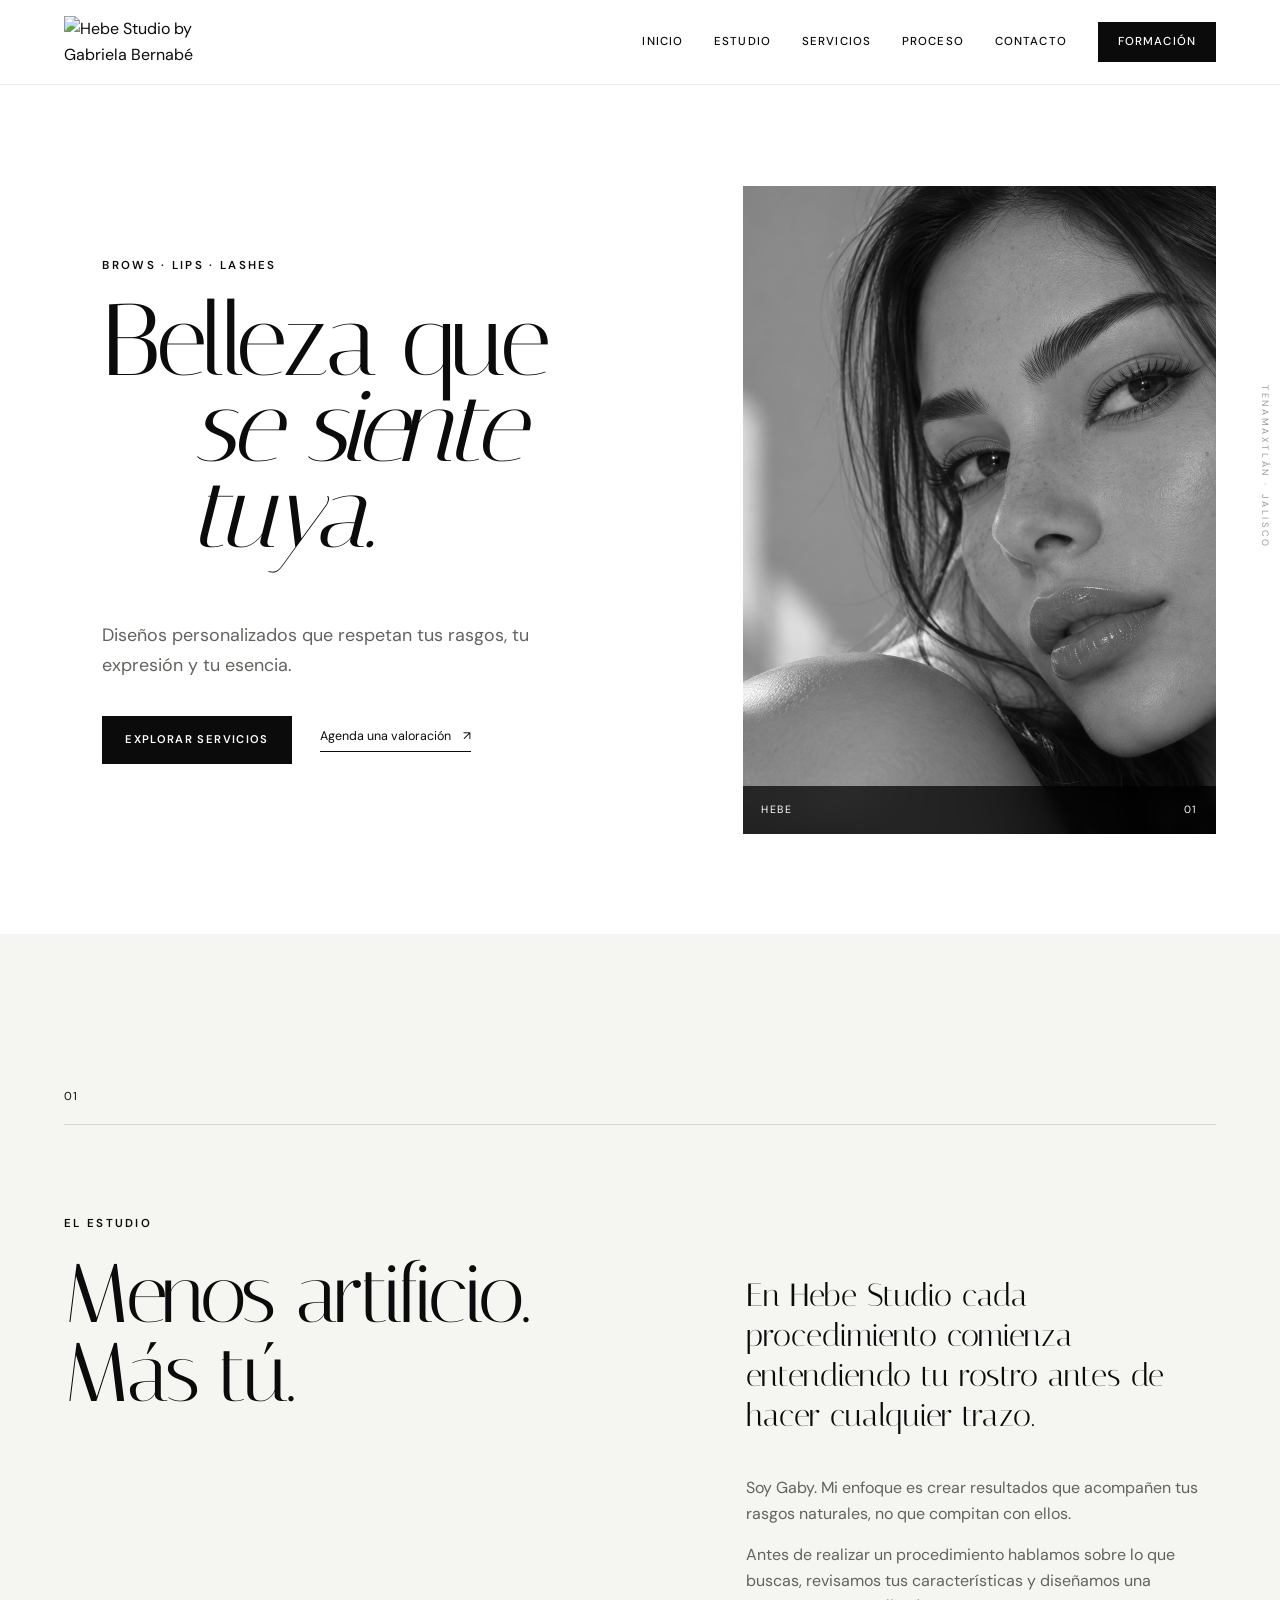
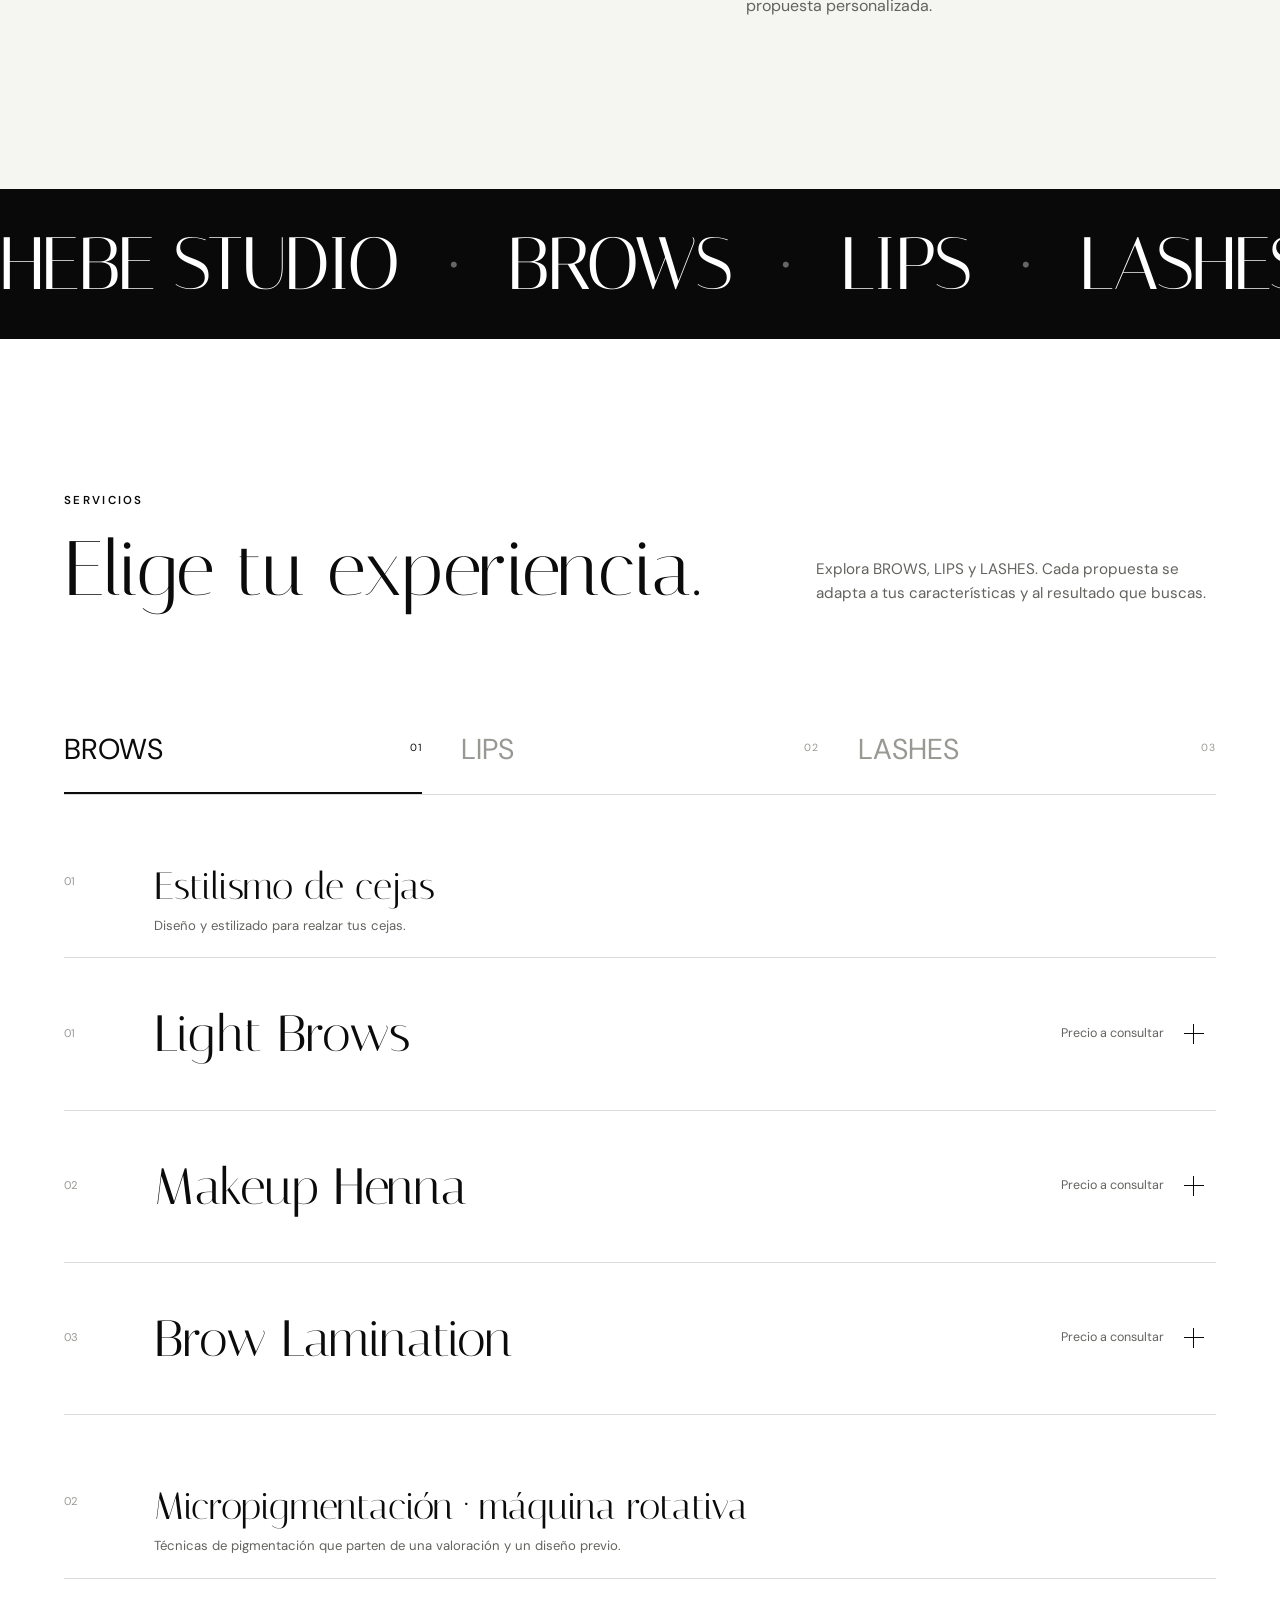
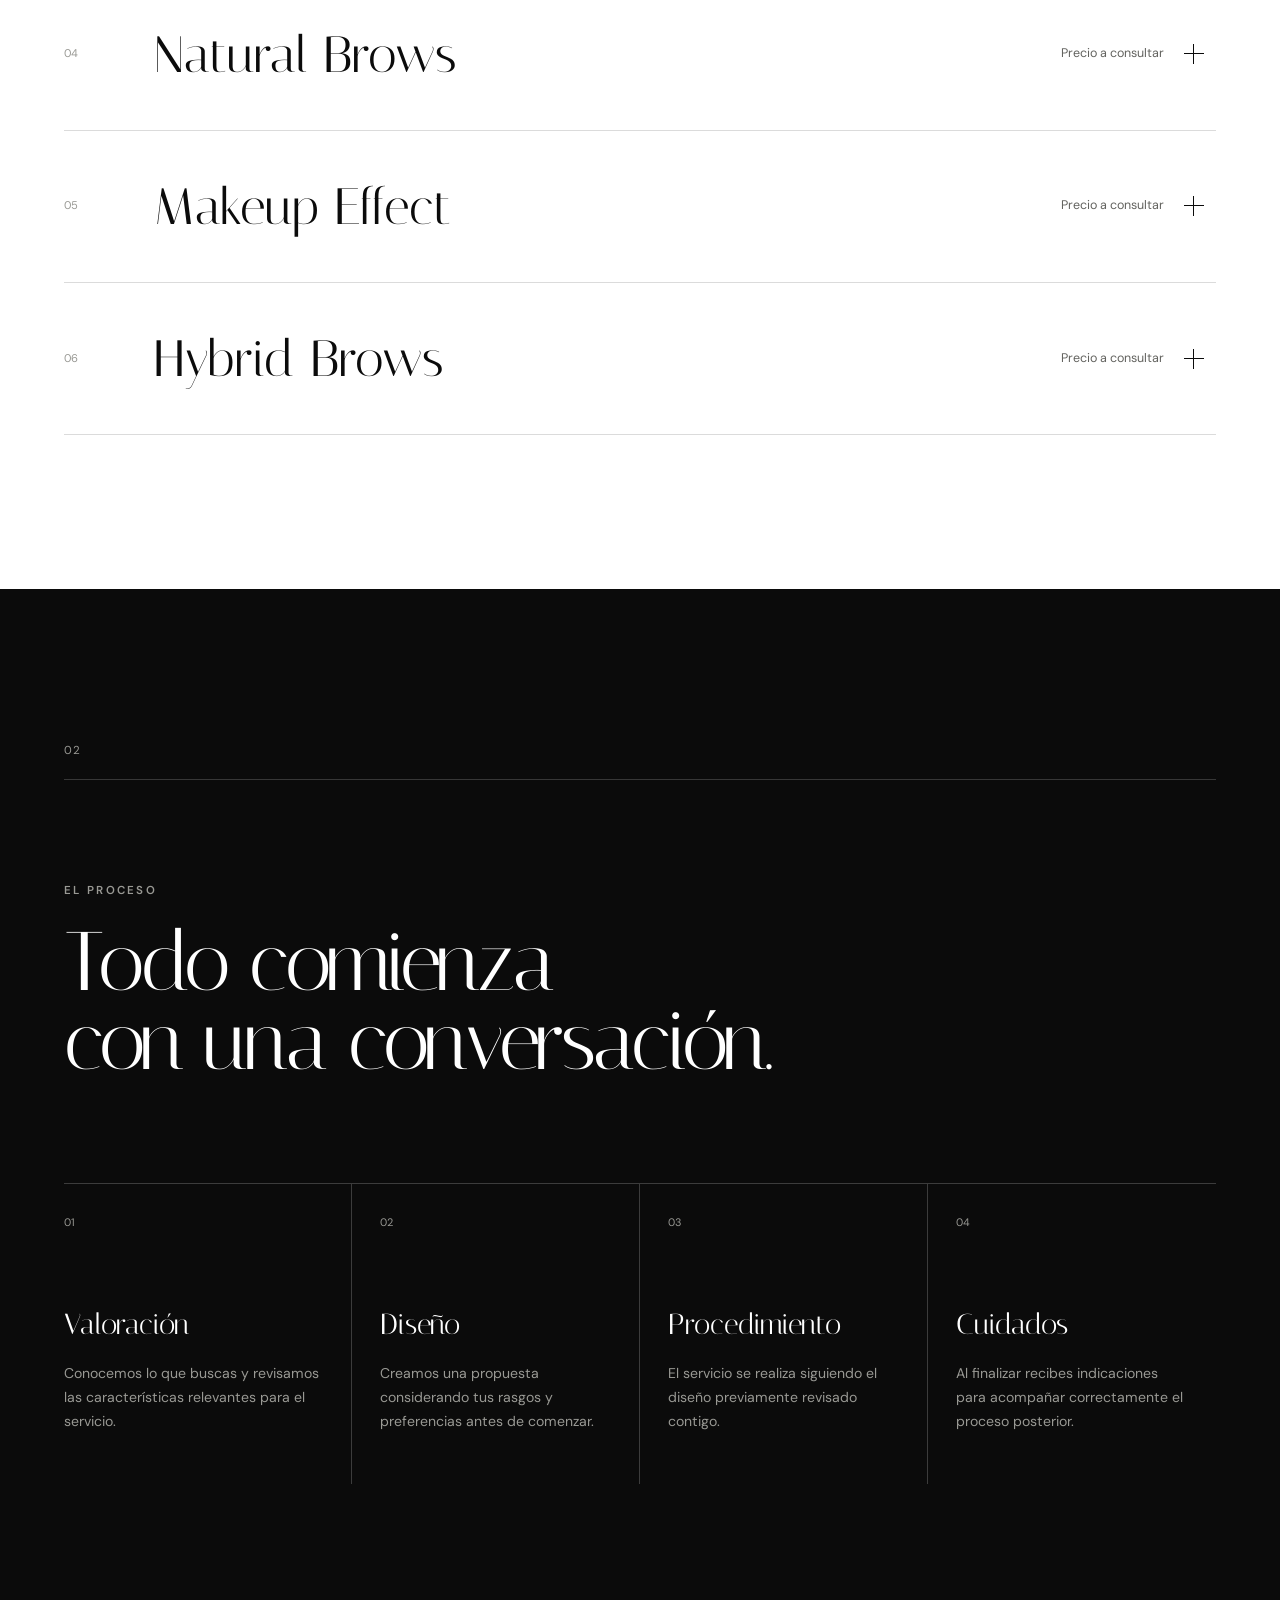
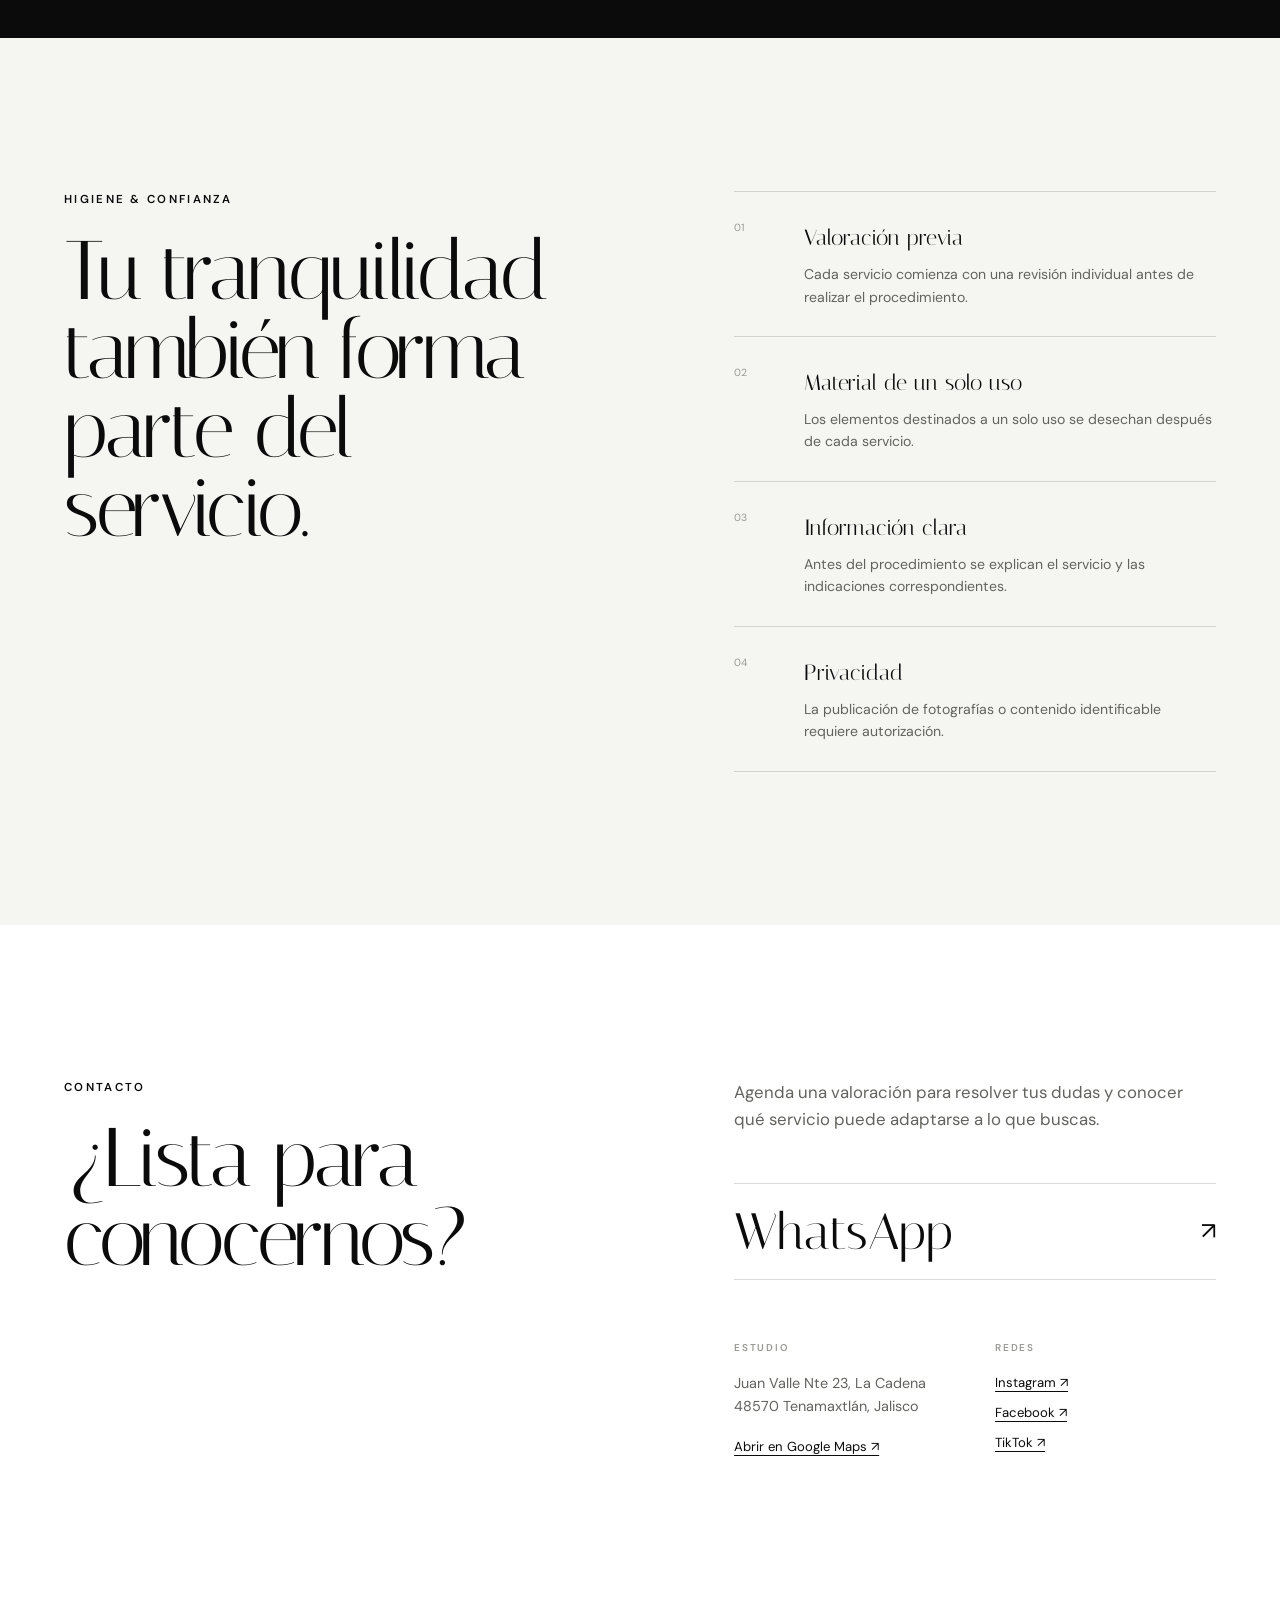
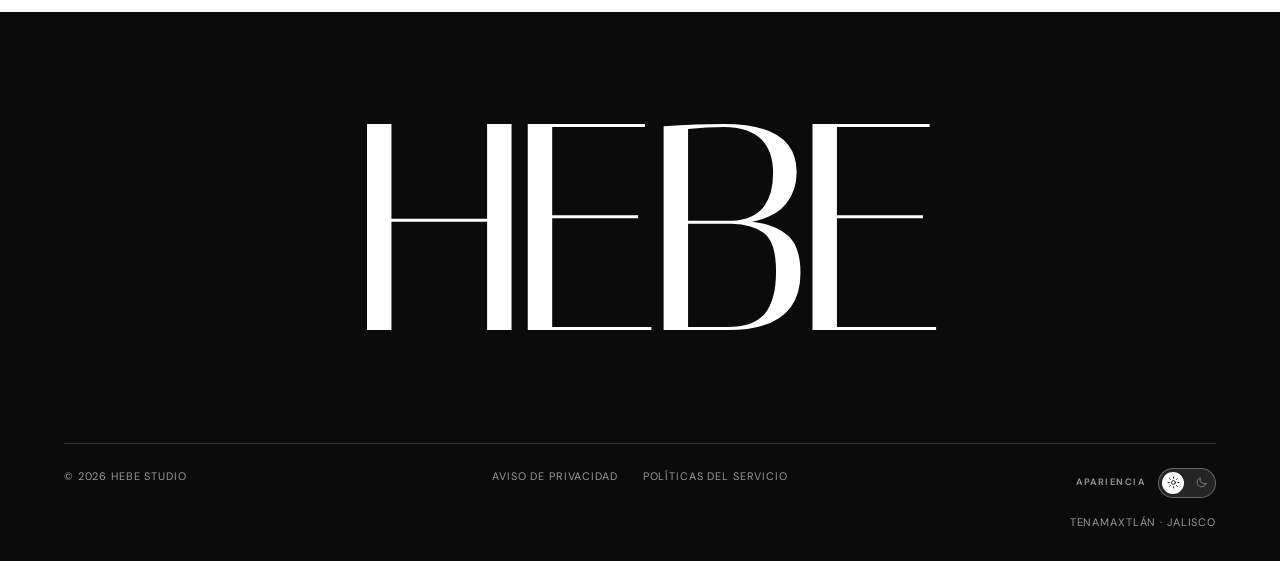
==== commit 803728fb: "Add files via upload" ====
--- a/index.html
+++ b/index.html
@@ -4,9 +4,9 @@
   <meta charset="UTF-8">
   <meta name="viewport" content="width=device-width, initial-scale=1, viewport-fit=cover">
 
-  <title>Hebe Studio | Hairstroke & Lips</title>
-
-  <meta name="description" content="Hebe Studio. Especialistas en Hairstroke y pigmentación de labios. Valoración personalizada en Tenamaxtlán, Jalisco.">
+  <title>Hebe Studio | Brows - Lips - Lashes</title>
+
+  <meta name="description" content="Hebe Studio. Servicios de cejas, labios y pestañas: BROWS, LIPS y LASHES. Valoración personalizada en Tenamaxtlán, Jalisco.">
   <meta name="theme-color" content="#ffffff">
   <meta name="color-scheme" content="light dark">
 
@@ -16,7 +16,6 @@
   <link rel="preconnect" href="https://fonts.gstatic.com" crossorigin>
   <link href="https://fonts.googleapis.com/css2?family=DM+Sans:wght@300;400;500;600&family=Italiana&display=swap" rel="stylesheet">
 
-  <!-- Aplica el tema antes de mostrar la página para evitar parpadeo -->
   <script>
     (function () {
       const savedTheme = localStorage.getItem("hebe-theme");
@@ -32,683 +31,1831 @@
 
 <body>
 
-  <a class="skip-link" href="#main">Ir al contenido</a>
-
-  <!-- HEADER -->
-  <header class="site-header" id="site-header">
-    <div class="header-inner">
-
-      <a class="brand" href="#inicio" aria-label="Hebe Studio - Inicio">
-        <span class="brand-main">HEBE</span>
-        <span class="brand-sub">STUDIO</span>
+<a class="skip-link" href="#main">Ir al contenido</a>
+
+<!-- HEADER -->
+<header class="site-header" id="site-header">
+  <div class="header-inner">
+    <a class="brand" href="#inicio" aria-label="Hebe Studio - Inicio">
+        <img
+          src="Imagenes/HEBE-1.png"
+          alt="Hebe Studio by Gabriela Bernabé"
+          class="brand-logo"
+        >
       </a>
 
-      <button class="menu-button" id="menu-button" type="button" aria-label="Abrir menú" aria-expanded="false" aria-controls="main-navigation">
-        <span></span>
-        <span></span>
+    <!-- NAVEGACIÓN DE ESCRITORIO -->
+    <nav class="main-nav" id="main-navigation" aria-label="Navegación principal">
+      <a href="#inicio">Inicio</a>
+      <a href="#estudio">Estudio</a>
+      <a href="#servicios">Servicios</a>
+      <a href="#proceso">Proceso</a>
+      <a href="#contacto">Contacto</a>
+      <a class="nav-cta" href="formacion/index.html">Formación</a>
+    </nav>
+
+  </div>
+</header>
+
+
+<main id="main">
+
+  <!-- HERO -->
+  <section class="hero" id="inicio">
+
+    <div class="hero-copy reveal">
+
+      <p class="eyebrow">BROWS · LIPS · LASHES</p>
+
+      <h1>
+        Belleza que
+        <span>se siente tuya.</span>
+      </h1>
+
+      <p class="hero-description">
+        Diseños personalizados que respetan tus rasgos,
+        tu expresión y tu esencia.
+      </p>
+
+      <div class="hero-actions">
+
+        <a class="button button-dark" href="#servicios">
+          Explorar servicios
+        </a>
+
+        <a class="text-link" href="#contacto">
+          Agenda una valoración
+          <span aria-hidden="true">↗</span>
+        </a>
+
+      </div>
+
+    </div>
+
+
+    <div class="hero-media reveal">
+
+      <img
+        src="Imagenes/inicio.png"
+        alt="Trabajo realizado en Hebe Studio"
+      >
+
+      <div class="hero-media-label">
+        <span>HEBE</span>
+        <span>01</span>
+      </div>
+
+    </div>
+
+    <div class="hero-side-text" aria-hidden="true">
+      TENAMAXTLÁN · JALISCO
+    </div>
+
+  </section>
+
+
+  <!-- ESTUDIO -->
+  <section class="intro-section" id="estudio">
+
+    <div class="section-shell">
+
+      <div class="section-number">01</div>
+
+      <div class="intro-grid">
+
+        <div class="section-heading reveal">
+
+          <p class="eyebrow">
+            EL ESTUDIO
+          </p>
+
+          <h2>
+            Menos artificio.<br>
+            Más tú.
+          </h2>
+
+        </div>
+
+
+        <div class="intro-copy reveal">
+
+          <p class="large-copy">
+            En Hebe Studio cada procedimiento comienza
+            entendiendo tu rostro antes de hacer
+            cualquier trazo.
+          </p>
+
+          <p>
+            Soy Gaby. Mi enfoque es crear resultados
+            que acompañen tus rasgos naturales,
+            no que compitan con ellos.
+          </p>
+
+          <p>
+            Antes de realizar un procedimiento hablamos
+            sobre lo que buscas, revisamos tus características
+            y diseñamos una propuesta personalizada.
+          </p>
+
+        </div>
+
+      </div>
+
+    </div>
+
+  </section>
+
+
+  <!-- STATEMENT -->
+  <section
+    class="statement-section"
+    aria-label="Hebe Studio, Brows, Lips y Lashes"
+  >
+
+    <div class="statement-track" aria-hidden="true">
+
+      <div class="statement-group">
+        <span>HEBE STUDIO</span>
+        <span>BROWS</span>
+        <span>LIPS</span>
+          <span>LASHES</span>
+        <span>HEBE STUDIO</span>
+      </div>
+
+      <div class="statement-group">
+        <span>HEBE STUDIO</span>
+        <span>BROWS</span>
+        <span>LIPS</span>
+          <span>LASHES</span>
+        <span>HEBE STUDIO</span>
+      </div>
+
+    </div>
+
+  </section>
+
+
+  <!-- SERVICIOS: MISMO DISEÑO DE ACORDEÓN HEBE STUDIO -->
+  <section class="services-section" id="servicios">
+    <div class="section-shell">
+      <div class="section-top reveal">
+        <div>
+          <p class="eyebrow">SERVICIOS</p>
+          <h2>Elige tu experiencia.</h2>
+        </div>
+        <p class="section-description">Explora BROWS, LIPS y LASHES. Cada propuesta se adapta a tus características y al resultado que buscas.</p>
+      </div>
+
+      <div class="service-tabs reveal" role="tablist" aria-label="Categorías de servicios">
+        <button class="service-tab active" id="tab-brows"
+          type="button" role="tab" aria-selected="true"
+          aria-controls="panel-brows" tabindex="0"
+          data-category="brows">
+          BROWS <span>01</span>
+        </button>
+
+        <button class="service-tab" id="tab-lips"
+          type="button" role="tab" aria-selected="false"
+          aria-controls="panel-lips" tabindex="-1"
+          data-category="lips">
+          LIPS <span>02</span>
+        </button>
+
+        <button class="service-tab" id="tab-lashes"
+          type="button" role="tab" aria-selected="false"
+          aria-controls="panel-lashes" tabindex="-1"
+          data-category="lashes">
+          LASHES <span>03</span>
+        </button>
+      </div>
+
+      <!-- BROWS -->
+      <div class="service-category active" data-category="brows" id="panel-brows" role="tabpanel" aria-labelledby="tab-brows">
+        <div class="service-group-heading">
+          <span class="service-group-index">01</span>
+          <div>
+            <h3>Estilismo de cejas</h3>
+            <p>Diseño y estilizado para realzar tus cejas.</p>
+          </div>
+        </div>
+        <article class="service-card">
+          <button class="service-header" type="button" aria-expanded="false" aria-controls="content-light-brows">
+            <span class="service-index">01</span>
+            <span class="service-title">Light Brows</span>
+            <span class="service-price">Precio a consultar</span>
+            <span class="service-plus" aria-hidden="true"></span>
+          </button>
+          <div class="service-content" id="content-light-brows">
+            <div class="service-content-inner">
+              <div class="service-visual" aria-hidden="true">
+                <span class="service-visual-brand">HEBE STUDIO · BROWS</span>
+                <span class="service-visual-letter">B</span>
+                <span class="service-visual-name">Light Brows</span>
+              </div>
+              <div class="service-information">
+                <p>Estilizado de cejas orientado a un acabado delicado, suave y natural.</p>
+                <div class="service-actions">
+                  <a href="#" class="button button-dark book-service" data-service="Light Brows">Agendar valoración</a>
+                  <button class="button button-outline detail-button" type="button" data-detail="light-brows">Ver procedimiento</button>
+                </div>
+              </div>
+            </div>
+          </div>
+        </article>
+        <article class="service-card">
+          <button class="service-header" type="button" aria-expanded="false" aria-controls="content-makeup-henna">
+            <span class="service-index">02</span>
+            <span class="service-title">Makeup Henna</span>
+            <span class="service-price">Precio a consultar</span>
+            <span class="service-plus" aria-hidden="true"></span>
+          </button>
+          <div class="service-content" id="content-makeup-henna">
+            <div class="service-content-inner">
+              <div class="service-visual" aria-hidden="true">
+                <span class="service-visual-brand">HEBE STUDIO · BROWS</span>
+                <span class="service-visual-letter">B</span>
+                <span class="service-visual-name">Makeup Henna</span>
+              </div>
+              <div class="service-information">
+                <p>Diseño y definición de cejas con henna para una apariencia más uniforme.</p>
+                <div class="service-actions">
+                  <a href="#" class="button button-dark book-service" data-service="Makeup Henna">Agendar valoración</a>
+                  <button class="button button-outline detail-button" type="button" data-detail="makeup-henna">Ver procedimiento</button>
+                </div>
+              </div>
+            </div>
+          </div>
+        </article>
+        <article class="service-card">
+          <button class="service-header" type="button" aria-expanded="false" aria-controls="content-brow-lamination">
+            <span class="service-index">03</span>
+            <span class="service-title">Brow Lamination</span>
+            <span class="service-price">Precio a consultar</span>
+            <span class="service-plus" aria-hidden="true"></span>
+          </button>
+          <div class="service-content" id="content-brow-lamination">
+            <div class="service-content-inner">
+              <div class="service-visual" aria-hidden="true">
+                <span class="service-visual-brand">HEBE STUDIO · BROWS</span>
+                <span class="service-visual-letter">B</span>
+                <span class="service-visual-name">Brow Lamination</span>
+              </div>
+              <div class="service-information">
+                <p>Técnica para orientar y estilizar el vello, realzando la forma de las cejas.</p>
+                <div class="service-actions">
+                  <a href="#" class="button button-dark book-service" data-service="Brow Lamination">Agendar valoración</a>
+                  <button class="button button-outline detail-button" type="button" data-detail="brow-lamination">Ver procedimiento</button>
+                </div>
+              </div>
+            </div>
+          </div>
+        </article>
+
+        <div class="service-group-heading">
+          <span class="service-group-index">02</span>
+          <div>
+            <h3>Micropigmentación · máquina rotativa</h3>
+            <p>Técnicas de pigmentación que parten de una valoración y un diseño previo.</p>
+          </div>
+        </div>
+        <article class="service-card">
+          <button class="service-header" type="button" aria-expanded="false" aria-controls="content-natural-brows">
+            <span class="service-index">04</span>
+            <span class="service-title">Natural Brows</span>
+            <span class="service-price">Precio a consultar</span>
+            <span class="service-plus" aria-hidden="true"></span>
+          </button>
+          <div class="service-content" id="content-natural-brows">
+            <div class="service-content-inner">
+              <div class="service-visual" aria-hidden="true">
+                <span class="service-visual-brand">HEBE STUDIO · BROWS</span>
+                <span class="service-visual-letter">B</span>
+                <span class="service-visual-name">Natural Brows</span>
+              </div>
+              <div class="service-information">
+                <p>Micropigmentación con máquina rotativa enfocada en un acabado sutil y personalizado.</p>
+                <div class="service-actions">
+                  <a href="#" class="button button-dark book-service" data-service="Natural Brows">Agendar valoración</a>
+                  <button class="button button-outline detail-button" type="button" data-detail="natural-brows">Ver procedimiento</button>
+                </div>
+              </div>
+            </div>
+          </div>
+        </article>
+        <article class="service-card">
+          <button class="service-header" type="button" aria-expanded="false" aria-controls="content-makeup-effect">
+            <span class="service-index">05</span>
+            <span class="service-title">Makeup Effect</span>
+            <span class="service-price">Precio a consultar</span>
+            <span class="service-plus" aria-hidden="true"></span>
+          </button>
+          <div class="service-content" id="content-makeup-effect">
+            <div class="service-content-inner">
+              <div class="service-visual" aria-hidden="true">
+                <span class="service-visual-brand">HEBE STUDIO · BROWS</span>
+                <span class="service-visual-letter">B</span>
+                <span class="service-visual-name">Makeup Effect</span>
+              </div>
+              <div class="service-information">
+                <p>Micropigmentación de cejas con un acabado visual inspirado en el maquillaje.</p>
+                <div class="service-actions">
+                  <a href="#" class="button button-dark book-service" data-service="Makeup Effect">Agendar valoración</a>
+                  <button class="button button-outline detail-button" type="button" data-detail="makeup-effect">Ver procedimiento</button>
+                </div>
+              </div>
+            </div>
+          </div>
+        </article>
+        <article class="service-card">
+          <button class="service-header" type="button" aria-expanded="false" aria-controls="content-hybrid-brows">
+            <span class="service-index">06</span>
+            <span class="service-title">Hybrid Brows</span>
+            <span class="service-price">Precio a consultar</span>
+            <span class="service-plus" aria-hidden="true"></span>
+          </button>
+          <div class="service-content" id="content-hybrid-brows">
+            <div class="service-content-inner">
+              <div class="service-visual" aria-hidden="true">
+                <span class="service-visual-brand">HEBE STUDIO · BROWS</span>
+                <span class="service-visual-letter">B</span>
+                <span class="service-visual-name">Hybrid Brows</span>
+              </div>
+              <div class="service-information">
+                <p>Diseño de pigmentación que combina efectos para equilibrar suavidad y definición.</p>
+                <div class="service-actions">
+                  <a href="#" class="button button-dark book-service" data-service="Hybrid Brows">Agendar valoración</a>
+                  <button class="button button-outline detail-button" type="button" data-detail="hybrid-brows">Ver procedimiento</button>
+                </div>
+              </div>
+            </div>
+          </div>
+        </article>
+      </div>
+
+      <!-- LIPS -->
+      <div
+        class="service-category"
+        data-category="lips"
+        id="panel-lips"
+        role="tabpanel"
+        aria-labelledby="tab-lips"
+      >
+
+        <!-- TATTOO LIPS -->
+        <article class="service-card">
+
+          <button
+            class="service-header"
+            type="button"
+            aria-expanded="false"
+          >
+
+            <span class="service-index">
+              01
+            </span>
+
+            <span class="service-title">
+              Tattoo Lips
+            </span>
+
+            <span class="service-price">
+              Desde $8,000
+            </span>
+
+            <span
+              class="service-plus"
+              aria-hidden="true"
+            ></span>
+
+          </button>
+
+
+          <div class="service-content">
+
+            <div class="service-content-inner">
+
+              <button
+                class="service-image lightbox-trigger"
+                type="button"
+                aria-label="Ampliar imagen de Tattoo Lips"
+              >
+
+                <img
+                  src="Imagenes/lips-1.png"
+                  alt="Resultado de Tattoo Lips"
+                  loading="lazy"
+                >
+
+              </button>
+
+
+              <div class="service-information">
+
+                <p>
+                  Pigmentación labial diseñada para aportar
+                  color y definición respetando la forma
+                  natural de tus labios.
+                </p>
+
+                <div class="service-actions">
+
+                  <a
+                    href="#"
+                    class="button button-dark book-service"
+                    data-service="Tattoo Lips"
+                  >
+                    Agendar valoración
+                  </a>
+
+                  <button
+                    class="button button-outline detail-button"
+                    type="button"
+                    data-detail="tattoo-lips"
+                  >
+                    Ver procedimiento
+                  </button>
+
+                </div>
+
+              </div>
+
+            </div>
+
+          </div>
+
+        </article>
+
+
+        <!-- CONTORNO -->
+        <article class="service-card">
+
+          <button
+            class="service-header"
+            type="button"
+            aria-expanded="false"
+          >
+
+            <span class="service-index">
+              02
+            </span>
+
+            <span class="service-title">
+              Contorno
+            </span>
+
+            <span class="service-price">
+              Desde $3,000
+            </span>
+
+            <span
+              class="service-plus"
+              aria-hidden="true"
+            ></span>
+
+          </button>
+
+
+          <div class="service-content">
+
+            <div class="service-content-inner">
+
+              <button
+                class="service-image lightbox-trigger"
+                type="button"
+                aria-label="Ampliar imagen de contorno de labios"
+              >
+
+                <img
+                  src="Imagenes/lips-2.png"
+                  alt="Contorno de labios"
+                  loading="lazy"
+                >
+
+              </button>
+
+
+              <div class="service-information">
+
+                <p>
+                  Diseño y pigmentación del contorno para aportar
+                  mayor definición visual y trabajar pequeñas
+                  asimetrías.
+                </p>
+
+                <div class="service-actions">
+
+                  <a
+                    href="#"
+                    class="button button-dark book-service"
+                    data-service="Contorno de labios"
+                  >
+                    Agendar valoración
+                  </a>
+
+                  <button
+                    class="button button-outline detail-button"
+                    type="button"
+                    data-detail="contorno"
+                  >
+                    Ver procedimiento
+                  </button>
+
+                </div>
+
+              </div>
+
+            </div>
+
+          </div>
+
+        </article>
+
+
+        <!-- RETOQUE LIPS -->
+        <article class="service-card">
+
+          <button
+            class="service-header"
+            type="button"
+            aria-expanded="false"
+          >
+
+            <span class="service-index">
+              03
+            </span>
+
+            <span class="service-title">
+              Retoque
+            </span>
+
+            <span class="service-price">
+              Desde $1,200
+            </span>
+
+            <span
+              class="service-plus"
+              aria-hidden="true"
+            ></span>
+
+          </button>
+
+
+          <div class="service-content">
+
+            <div class="service-content-inner">
+
+              <button
+                class="service-image lightbox-trigger"
+                type="button"
+                aria-label="Ampliar imagen de retoque de labios"
+              >
+
+                <img
+                  src="Imagenes/lips-3.png"
+                  alt="Retoque de pigmentación labial"
+                  loading="lazy"
+                >
+
+              </button>
+
+
+              <div class="service-information">
+
+                <p>
+                  Repaso del pigmento de un procedimiento
+                  anterior para recuperar definición
+                  e intensidad.
+                </p>
+
+                <div class="service-actions">
+
+                  <a
+                    href="#"
+                    class="button button-dark book-service"
+                    data-service="Retoque de Tattoo Lips"
+                  >
+                    Agendar valoración
+                  </a>
+
+                  <button
+                    class="button button-outline detail-button"
+                    type="button"
+                    data-detail="retoque-lips"
+                  >
+                    Ver procedimiento
+                  </button>
+
+                </div>
+
+              </div>
+
+            </div>
+
+          </div>
+
+        </article>
+
+      </div>
+
+
+      <!-- LASHES -->
+      <div class="service-category" data-category="lashes" id="panel-lashes" role="tabpanel" aria-labelledby="tab-lashes">
+        <div class="service-group-heading">
+          <span class="service-group-index">01</span>
+          <div>
+            <h3>Técnica clásica</h3>
+            <p>Una opción para quienes buscan definición en las pestañas.</p>
+          </div>
+        </div>
+        <article class="service-card">
+          <button class="service-header" type="button" aria-expanded="false" aria-controls="content-tecnica-clasica">
+            <span class="service-index">01</span>
+            <span class="service-title">Técnica Clásica</span>
+            <span class="service-price">Precio a consultar</span>
+            <span class="service-plus" aria-hidden="true"></span>
+          </button>
+          <div class="service-content" id="content-tecnica-clasica">
+            <div class="service-content-inner">
+              <div class="service-visual" aria-hidden="true">
+                <span class="service-visual-brand">HEBE STUDIO · LASHES</span>
+                <span class="service-visual-letter">L</span>
+                <span class="service-visual-name">Técnica Clásica</span>
+              </div>
+              <div class="service-information">
+                <p>Extensiones de pestañas con un diseño clásico adaptado a tu mirada.</p>
+                <div class="service-actions">
+                  <a href="#" class="button button-dark book-service" data-service="Técnica Clásica">Agendar valoración</a>
+                  <button class="button button-outline detail-button" type="button" data-detail="tecnica-clasica">Ver procedimiento</button>
+                </div>
+              </div>
+            </div>
+          </div>
+        </article>
+
+        <div class="service-group-heading">
+          <span class="service-group-index">02</span>
+          <div>
+            <h3>Fibras tecnológicas y efectos</h3>
+            <p>Alternativas de estilo, textura y definición.</p>
+          </div>
+        </div>
+        <article class="service-card">
+          <button class="service-header" type="button" aria-expanded="false" aria-controls="content-efecto-rimel">
+            <span class="service-index">02</span>
+            <span class="service-title">Efecto Rímel</span>
+            <span class="service-price">Precio a consultar</span>
+            <span class="service-plus" aria-hidden="true"></span>
+          </button>
+          <div class="service-content" id="content-efecto-rimel">
+            <div class="service-content-inner">
+              <div class="service-visual" aria-hidden="true">
+                <span class="service-visual-brand">HEBE STUDIO · LASHES</span>
+                <span class="service-visual-letter">L</span>
+                <span class="service-visual-name">Efecto Rímel</span>
+              </div>
+              <div class="service-information">
+                <p>Un acabado que recuerda la apariencia de pestañas maquilladas.</p>
+                <div class="service-actions">
+                  <a href="#" class="button button-dark book-service" data-service="Efecto Rímel">Agendar valoración</a>
+                  <button class="button button-outline detail-button" type="button" data-detail="efecto-rimel">Ver procedimiento</button>
+                </div>
+              </div>
+            </div>
+          </div>
+        </article>
+        <article class="service-card">
+          <button class="service-header" type="button" aria-expanded="false" aria-controls="content-efecto-mojado">
+            <span class="service-index">03</span>
+            <span class="service-title">Efecto Mojado</span>
+            <span class="service-price">Precio a consultar</span>
+            <span class="service-plus" aria-hidden="true"></span>
+          </button>
+          <div class="service-content" id="content-efecto-mojado">
+            <div class="service-content-inner">
+              <div class="service-visual" aria-hidden="true">
+                <span class="service-visual-brand">HEBE STUDIO · LASHES</span>
+                <span class="service-visual-letter">L</span>
+                <span class="service-visual-name">Efecto Mojado</span>
+              </div>
+              <div class="service-information">
+                <p>Estilo de pestañas con textura agrupada y definición visual.</p>
+                <div class="service-actions">
+                  <a href="#" class="button button-dark book-service" data-service="Efecto Mojado">Agendar valoración</a>
+                  <button class="button button-outline detail-button" type="button" data-detail="efecto-mojado">Ver procedimiento</button>
+                </div>
+              </div>
+            </div>
+          </div>
+        </article>
+        <article class="service-card">
+          <button class="service-header" type="button" aria-expanded="false" aria-controls="content-hawaiano">
+            <span class="service-index">04</span>
+            <span class="service-title">Hawaiano</span>
+            <span class="service-price">Precio a consultar</span>
+            <span class="service-plus" aria-hidden="true"></span>
+          </button>
+          <div class="service-content" id="content-hawaiano">
+            <div class="service-content-inner">
+              <div class="service-visual" aria-hidden="true">
+                <span class="service-visual-brand">HEBE STUDIO · LASHES</span>
+                <span class="service-visual-letter">L</span>
+                <span class="service-visual-name">Hawaiano</span>
+              </div>
+              <div class="service-information">
+                <p>Diseño de extensiones con fibras tecnológicas y acabado personalizado.</p>
+                <div class="service-actions">
+                  <a href="#" class="button button-dark book-service" data-service="Hawaiano">Agendar valoración</a>
+                  <button class="button button-outline detail-button" type="button" data-detail="hawaiano">Ver procedimiento</button>
+                </div>
+              </div>
+            </div>
+          </div>
+        </article>
+        <article class="service-card">
+          <button class="service-header" type="button" aria-expanded="false" aria-controls="content-aurora">
+            <span class="service-index">05</span>
+            <span class="service-title">Aurora</span>
+            <span class="service-price">Precio a consultar</span>
+            <span class="service-plus" aria-hidden="true"></span>
+          </button>
+          <div class="service-content" id="content-aurora">
+            <div class="service-content-inner">
+              <div class="service-visual" aria-hidden="true">
+                <span class="service-visual-brand">HEBE STUDIO · LASHES</span>
+                <span class="service-visual-letter">L</span>
+                <span class="service-visual-name">Aurora</span>
+              </div>
+              <div class="service-information">
+                <p>Estilo de extensiones con fibras tecnológicas para personalizar la mirada.</p>
+                <div class="service-actions">
+                  <a href="#" class="button button-dark book-service" data-service="Aurora">Agendar valoración</a>
+                  <button class="button button-outline detail-button" type="button" data-detail="aurora">Ver procedimiento</button>
+                </div>
+              </div>
+            </div>
+          </div>
+        </article>
+        <article class="service-card">
+          <button class="service-header" type="button" aria-expanded="false" aria-controls="content-hibrido-tecnologico">
+            <span class="service-index">06</span>
+            <span class="service-title">Híbrido Tecnológico</span>
+            <span class="service-price">Precio a consultar</span>
+            <span class="service-plus" aria-hidden="true"></span>
+          </button>
+          <div class="service-content" id="content-hibrido-tecnologico">
+            <div class="service-content-inner">
+              <div class="service-visual" aria-hidden="true">
+                <span class="service-visual-brand">HEBE STUDIO · LASHES</span>
+                <span class="service-visual-letter">L</span>
+                <span class="service-visual-name">Híbrido Tecnológico</span>
+              </div>
+              <div class="service-information">
+                <p>Combinación de estilos con fibras tecnológicas para un efecto equilibrado.</p>
+                <div class="service-actions">
+                  <a href="#" class="button button-dark book-service" data-service="Híbrido Tecnológico">Agendar valoración</a>
+                  <button class="button button-outline detail-button" type="button" data-detail="hibrido-tecnologico">Ver procedimiento</button>
+                </div>
+              </div>
+            </div>
+          </div>
+        </article>
+
+        <div class="service-group-heading">
+          <span class="service-group-index">03</span>
+          <div>
+            <h3>Técnicas de volumen</h3>
+            <p>Distintas propuestas para personalizar la intensidad de la mirada.</p>
+          </div>
+        </div>
+        <article class="service-card">
+          <button class="service-header" type="button" aria-expanded="false" aria-controls="content-volumen-hawaiano">
+            <span class="service-index">07</span>
+            <span class="service-title">Volumen Hawaiano</span>
+            <span class="service-price">Precio a consultar</span>
+            <span class="service-plus" aria-hidden="true"></span>
+          </button>
+          <div class="service-content" id="content-volumen-hawaiano">
+            <div class="service-content-inner">
+              <div class="service-visual" aria-hidden="true">
+                <span class="service-visual-brand">HEBE STUDIO · LASHES</span>
+                <span class="service-visual-letter">L</span>
+                <span class="service-visual-name">Volumen Hawaiano</span>
+              </div>
+              <div class="service-information">
+                <p>Una opción de volumen con diseño personalizado según la valoración.</p>
+                <div class="service-actions">
+                  <a href="#" class="button button-dark book-service" data-service="Volumen Hawaiano">Agendar valoración</a>
+                  <button class="button button-outline detail-button" type="button" data-detail="volumen-hawaiano">Ver procedimiento</button>
+                </div>
+              </div>
+            </div>
+          </div>
+        </article>
+        <article class="service-card">
+          <button class="service-header" type="button" aria-expanded="false" aria-controls="content-volumen-brasileno">
+            <span class="service-index">08</span>
+            <span class="service-title">Volumen Brasileño</span>
+            <span class="service-price">Precio a consultar</span>
+            <span class="service-plus" aria-hidden="true"></span>
+          </button>
+          <div class="service-content" id="content-volumen-brasileno">
+            <div class="service-content-inner">
+              <div class="service-visual" aria-hidden="true">
+                <span class="service-visual-brand">HEBE STUDIO · LASHES</span>
+                <span class="service-visual-letter">L</span>
+                <span class="service-visual-name">Volumen Brasileño</span>
+              </div>
+              <div class="service-information">
+                <p>Estilo de volumen diseñado para aportar definición a la mirada.</p>
+                <div class="service-actions">
+                  <a href="#" class="button button-dark book-service" data-service="Volumen Brasileño">Agendar valoración</a>
+                  <button class="button button-outline detail-button" type="button" data-detail="volumen-brasileno">Ver procedimiento</button>
+                </div>
+              </div>
+            </div>
+          </div>
+        </article>
+        <article class="service-card">
+          <button class="service-header" type="button" aria-expanded="false" aria-controls="content-volumen-egipcio">
+            <span class="service-index">09</span>
+            <span class="service-title">Volumen Egipcio</span>
+            <span class="service-price">Precio a consultar</span>
+            <span class="service-plus" aria-hidden="true"></span>
+          </button>
+          <div class="service-content" id="content-volumen-egipcio">
+            <div class="service-content-inner">
+              <div class="service-visual" aria-hidden="true">
+                <span class="service-visual-brand">HEBE STUDIO · LASHES</span>
+                <span class="service-visual-letter">L</span>
+                <span class="service-visual-name">Volumen Egipcio</span>
+              </div>
+              <div class="service-information">
+                <p>Técnica de volumen con un diseño adaptado a tus pestañas.</p>
+                <div class="service-actions">
+                  <a href="#" class="button button-dark book-service" data-service="Volumen Egipcio">Agendar valoración</a>
+                  <button class="button button-outline detail-button" type="button" data-detail="volumen-egipcio">Ver procedimiento</button>
+                </div>
+              </div>
+            </div>
+          </div>
+        </article>
+        <article class="service-card">
+          <button class="service-header" type="button" aria-expanded="false" aria-controls="content-volumen-griego">
+            <span class="service-index">10</span>
+            <span class="service-title">Volumen Griego</span>
+            <span class="service-price">Precio a consultar</span>
+            <span class="service-plus" aria-hidden="true"></span>
+          </button>
+          <div class="service-content" id="content-volumen-griego">
+            <div class="service-content-inner">
+              <div class="service-visual" aria-hidden="true">
+                <span class="service-visual-brand">HEBE STUDIO · LASHES</span>
+                <span class="service-visual-letter">L</span>
+                <span class="service-visual-name">Volumen Griego</span>
+              </div>
+              <div class="service-information">
+                <p>Propuesta de volumen para conseguir un estilo personalizado.</p>
+                <div class="service-actions">
+                  <a href="#" class="button button-dark book-service" data-service="Volumen Griego">Agendar valoración</a>
+                  <button class="button button-outline detail-button" type="button" data-detail="volumen-griego">Ver procedimiento</button>
+                </div>
+              </div>
+            </div>
+          </div>
+        </article>
+        <article class="service-card">
+          <button class="service-header" type="button" aria-expanded="false" aria-controls="content-baby-volumen">
+            <span class="service-index">11</span>
+            <span class="service-title">Baby Volumen</span>
+            <span class="service-price">Precio a consultar</span>
+            <span class="service-plus" aria-hidden="true"></span>
+          </button>
+          <div class="service-content" id="content-baby-volumen">
+            <div class="service-content-inner">
+              <div class="service-visual" aria-hidden="true">
+                <span class="service-visual-brand">HEBE STUDIO · LASHES</span>
+                <span class="service-visual-letter">L</span>
+                <span class="service-visual-name">Baby Volumen</span>
+              </div>
+              <div class="service-information">
+                <p>Volumen sutil con una apariencia ligera y delicada.</p>
+                <div class="service-actions">
+                  <a href="#" class="button button-dark book-service" data-service="Baby Volumen">Agendar valoración</a>
+                  <button class="button button-outline detail-button" type="button" data-detail="baby-volumen">Ver procedimiento</button>
+                </div>
+              </div>
+            </div>
+          </div>
+        </article>
+      </div>
+    </div>
+  </section>
+
+
+  <!-- PROCESO -->
+  <section class="process-section" id="proceso">
+
+    <div class="section-shell">
+
+      <div class="section-number light">
+        02
+      </div>
+
+      <div class="process-heading reveal">
+
+        <p class="eyebrow light">
+          EL PROCESO
+        </p>
+
+        <h2>
+          Todo comienza<br>
+          con una conversación.
+        </h2>
+
+      </div>
+
+
+      <div class="process-grid">
+
+        <article class="process-item reveal">
+
+          <span class="process-number">
+            01
+          </span>
+
+          <h3>
+            Valoración
+          </h3>
+
+          <p>
+            Conocemos lo que buscas y revisamos las
+            características relevantes para el servicio.
+          </p>
+
+        </article>
+
+
+        <article class="process-item reveal">
+
+          <span class="process-number">
+            02
+          </span>
+
+          <h3>
+            Diseño
+          </h3>
+
+          <p>
+            Creamos una propuesta considerando tus
+            rasgos y preferencias antes de comenzar.
+          </p>
+
+        </article>
+
+
+        <article class="process-item reveal">
+
+          <span class="process-number">
+            03
+          </span>
+
+          <h3>
+            Procedimiento
+          </h3>
+
+          <p>
+            El servicio se realiza siguiendo el diseño
+            previamente revisado contigo.
+          </p>
+
+        </article>
+
+
+        <article class="process-item reveal">
+
+          <span class="process-number">
+            04
+          </span>
+
+          <h3>
+            Cuidados
+          </h3>
+
+          <p>
+            Al finalizar recibes indicaciones para acompañar
+            correctamente el proceso posterior.
+          </p>
+
+        </article>
+
+      </div>
+
+    </div>
+
+  </section>
+
+
+  <!-- HIGIENE -->
+  <section class="trust-section">
+
+    <div class="section-shell">
+
+      <div class="trust-grid">
+
+        <div class="trust-heading reveal">
+
+          <p class="eyebrow">
+            HIGIENE & CONFIANZA
+          </p>
+
+          <h2>
+            Tu tranquilidad también
+            forma parte del servicio.
+          </h2>
+
+        </div>
+
+
+        <div class="trust-list reveal">
+
+          <div class="trust-item">
+
+            <span>
+              01
+            </span>
+
+            <div>
+
+              <h3>
+                Valoración previa
+              </h3>
+
+              <p>
+                Cada servicio comienza con una revisión
+                individual antes de realizar el procedimiento.
+              </p>
+
+            </div>
+
+          </div>
+
+
+          <div class="trust-item">
+
+            <span>
+              02
+            </span>
+
+            <div>
+
+              <h3>
+                Material de un solo uso
+              </h3>
+
+              <p>
+                Los elementos destinados a un solo uso
+                se desechan después de cada servicio.
+              </p>
+
+            </div>
+
+          </div>
+
+
+          <div class="trust-item">
+
+            <span>
+              03
+            </span>
+
+            <div>
+
+              <h3>
+                Información clara
+              </h3>
+
+              <p>
+                Antes del procedimiento se explican
+                el servicio y las indicaciones correspondientes.
+              </p>
+
+            </div>
+
+          </div>
+
+
+          <div class="trust-item">
+
+            <span>
+              04
+            </span>
+
+            <div>
+
+              <h3>
+                Privacidad
+              </h3>
+
+              <p>
+                La publicación de fotografías o contenido
+                identificable requiere autorización.
+              </p>
+
+            </div>
+
+          </div>
+
+        </div>
+
+      </div>
+
+    </div>
+
+  </section>
+
+
+  <!-- CONTACTO -->
+  <section class="contact-section" id="contacto">
+
+    <div class="section-shell">
+
+      <div class="contact-grid">
+
+        <div class="contact-heading reveal">
+
+          <p class="eyebrow">
+            CONTACTO
+          </p>
+
+          <h2>
+            ¿Lista para<br>
+            conocernos?
+          </h2>
+
+        </div>
+
+
+        <div class="contact-information reveal">
+
+          <p class="contact-lead">
+            Agenda una valoración para resolver tus dudas
+            y conocer qué servicio puede adaptarse
+            a lo que buscas.
+          </p>
+
+
+          <a
+            class="big-contact-link"
+            id="whatsapp-link"
+            href="#"
+            target="_blank"
+            rel="noopener noreferrer"
+          >
+
+            <span>
+              WhatsApp
+            </span>
+
+            <span aria-hidden="true">
+              ↗
+            </span>
+
+          </a>
+
+
+          <div class="contact-details">
+
+            <div>
+
+              <span class="contact-label">
+                ESTUDIO
+              </span>
+
+              <address>
+                Juan Valle Nte 23, La Cadena<br>
+                48570 Tenamaxtlán, Jalisco
+              </address>
+
+              <a
+                href="#"
+                id="maps-link"
+                target="_blank"
+                rel="noopener noreferrer"
+                class="small-link"
+              >
+                Abrir en Google Maps ↗
+              </a>
+
+            </div>
+
+
+            <div>
+
+              <span class="contact-label">
+                REDES
+              </span>
+
+              <div class="social-text-links">
+
+                <a
+                  href="https://www.instagram.com/im_not_fxlipx"
+                  target="_blank"
+                  rel="noopener noreferrer"
+                >
+                  Instagram ↗
+                </a>
+
+                <a
+                  href="https://www.facebook.com/felipeDMC.zzz"
+                  target="_blank"
+                  rel="noopener noreferrer"
+                >
+                  Facebook ↗
+                </a>
+
+                <a
+                  href="https://www.tiktok.com/@im_felipe_ff"
+                  target="_blank"
+                  rel="noopener noreferrer"
+                >
+                  TikTok ↗
+                </a>
+
+              </div>
+
+            </div>
+
+          </div>
+
+        </div>
+
+      </div>
+
+    </div>
+
+  </section>
+
+</main>
+
+
+<!-- FOOTER -->
+<footer class="site-footer">
+
+  <div class="footer-word">
+    HEBE
+  </div>
+
+  <div class="footer-bottom">
+
+    <div>
+      © <span id="current-year"></span> Hebe Studio
+    </div>
+
+
+    <div class="footer-links">
+
+      <button
+        type="button"
+        class="footer-link"
+        data-open-modal="privacy-modal"
+      >
+        Aviso de privacidad
       </button>
 
-      <nav class="main-nav" id="main-navigation" aria-label="Navegación principal">
-        <a href="#inicio">Inicio</a>
-        <a href="#estudio">Estudio</a>
-        <a href="#servicios">Servicios</a>
-        <a href="#proceso">Proceso</a>
-        <a href="#contacto">Contacto</a>
-        <a class="nav-cta" href="formacion/index.html">Formación</a>
-      </nav>
+      <button
+        type="button"
+        class="footer-link"
+        data-open-modal="policies-modal"
+      >
+        Políticas del servicio
+      </button>
 
     </div>
-  </header>
-
-
-  <main id="main">
-
-    <!-- HERO -->
-    <section class="hero" id="inicio">
-
-      <div class="hero-copy reveal">
-        <p class="eyebrow">HAIRSTROKE · LIPS</p>
-
-        <h1>Belleza que<span>se siente tuya.</span></h1>
-
-        <p class="hero-description">Diseños personalizados que respetan tus rasgos, tu expresión y tu esencia.</p>
-
-        <div class="hero-actions">
-          <a class="button button-dark" href="#servicios">Explorar servicios</a>
-          <a class="text-link" href="#contacto">Agenda una valoración <span aria-hidden="true">↗</span></a>
-        </div>
+
+
+    <div class="footer-right">
+
+      <div class="footer-theme">
+
+        <span class="footer-theme-label">
+          APARIENCIA
+        </span>
+
+        <button
+          class="theme-toggle"
+          id="theme-toggle"
+          type="button"
+          aria-label="Cambiar a modo oscuro"
+          aria-pressed="false"
+        >
+
+          <span class="theme-toggle-track">
+
+            <span
+              class="theme-toggle-icon theme-sun"
+              aria-hidden="true"
+            >
+
+              <svg viewBox="0 0 24 24">
+                <circle cx="12" cy="12" r="3.5"></circle>
+                <path d="M12 2V4M12 20V22M4.93 4.93L6.34 6.34M17.66 17.66L19.07 19.07M2 12H4M20 12H22M4.93 19.07L6.34 17.66M17.66 6.34L19.07 4.93"></path>
+              </svg>
+
+            </span>
+
+
+            <span class="theme-toggle-knob"></span>
+
+
+            <span
+              class="theme-toggle-icon theme-moon"
+              aria-hidden="true"
+            >
+
+              <svg viewBox="0 0 24 24">
+                <path d="M20.5 14.2A8.5 8.5 0 0 1 9.8 3.5A8.5 8.5 0 1 0 20.5 14.2Z"></path>
+              </svg>
+
+            </span>
+
+          </span>
+
+        </button>
+
       </div>
 
-      <div class="hero-media reveal">
-        <img src="Imagenes/inicio.png" alt="Trabajo realizado en Hebe Studio">
-
-        <div class="hero-media-label">
-          <span>HEBE</span>
-          <span>01</span>
-        </div>
-      </div>
-
-      <div class="hero-side-text" aria-hidden="true">TENAMAXTLÁN · JALISCO</div>
-
-    </section>
-
-
-    <!-- ESTUDIO -->
-    <section class="intro-section" id="estudio">
-      <div class="section-shell">
-
-        <div class="section-number">01</div>
-
-        <div class="intro-grid">
-
-          <div class="section-heading reveal">
-            <p class="eyebrow">EL ESTUDIO</p>
-            <h2>Menos artificio.<br>Más tú.</h2>
-          </div>
-
-          <div class="intro-copy reveal">
-            <p class="large-copy">En Hebe Studio cada procedimiento comienza entendiendo tu rostro antes de hacer cualquier trazo.</p>
-
-            <p>Soy Gaby. Mi enfoque es crear resultados que acompañen tus rasgos naturales, no que compitan con ellos.</p>
-
-            <p>Antes de realizar un procedimiento hablamos sobre lo que buscas, revisamos tus características y diseñamos una propuesta personalizada.</p>
-          </div>
-
-        </div>
-      </div>
-    </section>
-
-
-    <!-- STATEMENT -->
-    <section class="statement-section" aria-label="Hebe Studio, Hairstroke y Lips">
-
-      <div class="statement-track" aria-hidden="true">
-
-        <div class="statement-group">
-          <span>HEBE STUDIO</span>
-          <span>HAIRSTROKE</span>
-          <span>LIPS</span>
-          <span>HEBE STUDIO</span>
-        </div>
-
-        <div class="statement-group">
-          <span>HEBE STUDIO</span>
-          <span>HAIRSTROKE</span>
-          <span>LIPS</span>
-          <span>HEBE STUDIO</span>
-        </div>
-
-      </div>
-
-    </section>
-
-
-    <!-- SERVICIOS -->
-    <section class="services-section" id="servicios">
-      <div class="section-shell">
-
-        <div class="section-top reveal">
-
-          <div>
-            <p class="eyebrow">SERVICIOS</p>
-            <h2>Elige tu experiencia.</h2>
-          </div>
-
-          <p class="section-description">Conoce los servicios disponibles y descubre cuál puede adaptarse mejor a lo que buscas.</p>
-
-        </div>
-
-
-        <div class="service-tabs reveal" role="tablist" aria-label="Categorías de servicios">
-
-          <button class="service-tab active" type="button" role="tab" aria-selected="true" data-category="brows">
-            BROWS
-            <span>01</span>
-          </button>
-
-          <button class="service-tab" type="button" role="tab" aria-selected="false" data-category="lips">
-            LIPS
-            <span>02</span>
-          </button>
-
-        </div>
-
-
-        <!-- BROWS -->
-        <div class="service-category active" data-category="brows">
-
-          <article class="service-card reveal">
-
-            <button class="service-header" type="button" aria-expanded="false">
-              <span class="service-index">01</span>
-              <span class="service-title">Hairstroke</span>
-              <span class="service-price">Desde $8,000</span>
-              <span class="service-plus" aria-hidden="true"></span>
-            </button>
-
-            <div class="service-content">
-
-              <div class="service-content-inner">
-
-                <button class="service-image lightbox-trigger" type="button" aria-label="Ampliar imagen de Hairstroke">
-                  <img src="Imagenes/brows-1.png" alt="Resultado de Hairstroke" loading="lazy">
-                </button>
-
-                <div class="service-information">
-
-                  <p>Técnica pelo a pelo diseñada siguiendo la dirección y distribución natural de tus cejas.</p>
-
-                  <div class="service-actions">
-                    <a href="#" class="button button-dark book-service" data-service="Hairstroke">Agendar valoración</a>
-                    <button class="button button-outline detail-button" type="button" data-detail="hairstroke">Ver procedimiento</button>
-                  </div>
-
-                </div>
-
-              </div>
-            </div>
-
-          </article>
-
-
-          <article class="service-card reveal">
-
-            <button class="service-header" type="button" aria-expanded="false">
-              <span class="service-index">02</span>
-              <span class="service-title">Corrección</span>
-              <span class="service-price">Desde $2,000</span>
-              <span class="service-plus" aria-hidden="true"></span>
-            </button>
-
-            <div class="service-content">
-
-              <div class="service-content-inner">
-
-                <button class="service-image lightbox-trigger" type="button" aria-label="Ampliar imagen de corrección">
-                  <img src="Imagenes/brows-2.png" alt="Corrección de trabajo previo" loading="lazy">
-                </button>
-
-                <div class="service-information">
-
-                  <p>Valoramos trabajos anteriores para determinar qué ajustes pueden realizarse en diseño, forma o color.</p>
-
-                  <div class="service-actions">
-                    <a href="#" class="button button-dark book-service" data-service="Corrección de trabajo previo">Agendar valoración</a>
-                    <button class="button button-outline detail-button" type="button" data-detail="correccion">Ver procedimiento</button>
-                  </div>
-
-                </div>
-
-              </div>
-            </div>
-
-          </article>
-
-
-          <article class="service-card reveal">
-
-            <button class="service-header" type="button" aria-expanded="false">
-              <span class="service-index">03</span>
-              <span class="service-title">Retoque</span>
-              <span class="service-price">Desde $1,000</span>
-              <span class="service-plus" aria-hidden="true"></span>
-            </button>
-
-            <div class="service-content">
-
-              <div class="service-content-inner">
-
-                <button class="service-image lightbox-trigger" type="button" aria-label="Ampliar imagen de retoque">
-                  <img src="Imagenes/brows-3.png" alt="Retoque de Hairstroke" loading="lazy">
-                </button>
-
-                <div class="service-information">
-
-                  <p>Repaso de trazos y pigmento para mantener el resultado de un procedimiento anterior.</p>
-
-                  <div class="service-actions">
-                    <a href="#" class="button button-dark book-service" data-service="Retoque de Hairstroke">Agendar valoración</a>
-                    <button class="button button-outline detail-button" type="button" data-detail="retoque">Ver procedimiento</button>
-                  </div>
-
-                </div>
-
-              </div>
-            </div>
-
-          </article>
-
-        </div>
-
-
-        <!-- LIPS -->
-        <div class="service-category" data-category="lips">
-
-          <article class="service-card">
-
-            <button class="service-header" type="button" aria-expanded="false">
-              <span class="service-index">01</span>
-              <span class="service-title">Tattoo Lips</span>
-              <span class="service-price">Desde $8,000</span>
-              <span class="service-plus" aria-hidden="true"></span>
-            </button>
-
-            <div class="service-content">
-
-              <div class="service-content-inner">
-
-                <button class="service-image lightbox-trigger" type="button" aria-label="Ampliar imagen de Tattoo Lips">
-                  <img src="Imagenes/lips-1.png" alt="Resultado de Tattoo Lips" loading="lazy">
-                </button>
-
-                <div class="service-information">
-
-                  <p>Pigmentación labial diseñada para aportar color y definición respetando la forma natural de tus labios.</p>
-
-                  <div class="service-actions">
-                    <a href="#" class="button button-dark book-service" data-service="Tattoo Lips">Agendar valoración</a>
-                    <button class="button button-outline detail-button" type="button" data-detail="tattoo-lips">Ver procedimiento</button>
-                  </div>
-
-                </div>
-
-              </div>
-            </div>
-
-          </article>
-
-
-          <article class="service-card">
-
-            <button class="service-header" type="button" aria-expanded="false">
-              <span class="service-index">02</span>
-              <span class="service-title">Contorno</span>
-              <span class="service-price">Desde $3,000</span>
-              <span class="service-plus" aria-hidden="true"></span>
-            </button>
-
-            <div class="service-content">
-
-              <div class="service-content-inner">
-
-                <button class="service-image lightbox-trigger" type="button" aria-label="Ampliar imagen de contorno de labios">
-                  <img src="Imagenes/lips-2.png" alt="Contorno de labios" loading="lazy">
-                </button>
-
-                <div class="service-information">
-
-                  <p>Diseño y pigmentación del contorno para aportar mayor definición visual y trabajar pequeñas asimetrías.</p>
-
-                  <div class="service-actions">
-                    <a href="#" class="button button-dark book-service" data-service="Contorno de labios">Agendar valoración</a>
-                    <button class="button button-outline detail-button" type="button" data-detail="contorno">Ver procedimiento</button>
-                  </div>
-
-                </div>
-
-              </div>
-            </div>
-
-          </article>
-
-
-          <article class="service-card">
-
-            <button class="service-header" type="button" aria-expanded="false">
-              <span class="service-index">03</span>
-              <span class="service-title">Retoque</span>
-              <span class="service-price">Desde $1,200</span>
-              <span class="service-plus" aria-hidden="true"></span>
-            </button>
-
-            <div class="service-content">
-
-              <div class="service-content-inner">
-
-                <button class="service-image lightbox-trigger" type="button" aria-label="Ampliar imagen de retoque de labios">
-                  <img src="Imagenes/lips-3.png" alt="Retoque de pigmentación labial" loading="lazy">
-                </button>
-
-                <div class="service-information">
-
-                  <p>Repaso del pigmento de un procedimiento anterior para recuperar definición e intensidad.</p>
-
-                  <div class="service-actions">
-                    <a href="#" class="button button-dark book-service" data-service="Retoque de Tattoo Lips">Agendar valoración</a>
-                    <button class="button button-outline detail-button" type="button" data-detail="retoque-lips">Ver procedimiento</button>
-                  </div>
-
-                </div>
-
-              </div>
-            </div>
-
-          </article>
-
-        </div>
-
-      </div>
-    </section>
-
-
-    <!-- PROCESO -->
-    <section class="process-section" id="proceso">
-      <div class="section-shell">
-
-        <div class="section-number light">02</div>
-
-        <div class="process-heading reveal">
-          <p class="eyebrow light">EL PROCESO</p>
-          <h2>Todo comienza<br>con una conversación.</h2>
-        </div>
-
-        <div class="process-grid">
-
-          <article class="process-item reveal">
-            <span class="process-number">01</span>
-            <h3>Valoración</h3>
-            <p>Conocemos lo que buscas y revisamos las características relevantes para el servicio.</p>
-          </article>
-
-          <article class="process-item reveal">
-            <span class="process-number">02</span>
-            <h3>Diseño</h3>
-            <p>Creamos una propuesta considerando tus rasgos y preferencias antes de comenzar.</p>
-          </article>
-
-          <article class="process-item reveal">
-            <span class="process-number">03</span>
-            <h3>Procedimiento</h3>
-            <p>El servicio se realiza siguiendo el diseño previamente revisado contigo.</p>
-          </article>
-
-          <article class="process-item reveal">
-            <span class="process-number">04</span>
-            <h3>Cuidados</h3>
-            <p>Al finalizar recibes indicaciones para acompañar correctamente el proceso posterior.</p>
-          </article>
-
-        </div>
-
-      </div>
-    </section>
-
-
-    <!-- HIGIENE -->
-    <section class="trust-section">
-      <div class="section-shell">
-
-        <div class="trust-grid">
-
-          <div class="trust-heading reveal">
-            <p class="eyebrow">HIGIENE & CONFIANZA</p>
-            <h2>Tu tranquilidad también forma parte del servicio.</h2>
-          </div>
-
-          <div class="trust-list reveal">
-
-            <div class="trust-item">
-              <span>01</span>
-              <div>
-                <h3>Valoración previa</h3>
-                <p>Cada servicio comienza con una revisión individual antes de realizar el procedimiento.</p>
-              </div>
-            </div>
-
-            <div class="trust-item">
-              <span>02</span>
-              <div>
-                <h3>Material de un solo uso</h3>
-                <p>Los elementos destinados a un solo uso se desechan después de cada servicio.</p>
-              </div>
-            </div>
-
-            <div class="trust-item">
-              <span>03</span>
-              <div>
-                <h3>Información clara</h3>
-                <p>Antes del procedimiento se explican el servicio y las indicaciones correspondientes.</p>
-              </div>
-            </div>
-
-            <div class="trust-item">
-              <span>04</span>
-              <div>
-                <h3>Privacidad</h3>
-                <p>La publicación de fotografías o contenido identificable requiere autorización.</p>
-              </div>
-            </div>
-
-          </div>
-
-        </div>
-
-      </div>
-    </section>
-
-
-    <!-- CONTACTO -->
-    <section class="contact-section" id="contacto">
-      <div class="section-shell">
-
-        <div class="contact-grid">
-
-          <div class="contact-heading reveal">
-            <p class="eyebrow">CONTACTO</p>
-            <h2>¿Lista para<br>conocernos?</h2>
-          </div>
-
-          <div class="contact-information reveal">
-
-            <p class="contact-lead">Agenda una valoración para resolver tus dudas y conocer qué servicio puede adaptarse a lo que buscas.</p>
-
-            <a class="big-contact-link" id="whatsapp-link" href="#" target="_blank" rel="noopener noreferrer">
-              <span>WhatsApp</span>
-              <span aria-hidden="true">↗</span>
-            </a>
-
-            <div class="contact-details">
-
-              <div>
-                <span class="contact-label">ESTUDIO</span>
-
-                <address>Juan Valle Nte 23, La Cadena<br>48570 Tenamaxtlán, Jalisco</address>
-
-                <a href="#" id="maps-link" target="_blank" rel="noopener noreferrer" class="small-link">Abrir en Google Maps ↗</a>
-              </div>
-
-              <div>
-                <span class="contact-label">REDES</span>
-
-                <div class="social-text-links">
-                  <a href="https://www.instagram.com/im_not_fxlipx" target="_blank" rel="noopener noreferrer">Instagram ↗</a>
-                  <a href="https://www.facebook.com/felipeDMC.zzz" target="_blank" rel="noopener noreferrer">Facebook ↗</a>
-                  <a href="https://www.tiktok.com/@im_felipe_ff" target="_blank" rel="noopener noreferrer">TikTok ↗</a>
-                </div>
-              </div>
-
-            </div>
-
-          </div>
-
-        </div>
-
-      </div>
-    </section>
-
-  </main>
-
-
-  <!-- FOOTER -->
-  <footer class="site-footer">
-
-    <div class="footer-word">HEBE</div>
-
-    <div class="footer-bottom">
-
-      <div>© <span id="current-year"></span> Hebe Studio</div>
-
-      <div class="footer-links">
-        <button type="button" class="footer-link" data-open-modal="privacy-modal">Aviso de privacidad</button>
-        <button type="button" class="footer-link" data-open-modal="policies-modal">Políticas del servicio</button>
-      </div>
-
-      <div class="footer-right">
-
-        <div class="footer-theme">
-          <span class="footer-theme-label">APARIENCIA</span>
-
-          <button class="theme-toggle" id="theme-toggle" type="button" aria-label="Cambiar a modo oscuro" aria-pressed="false">
-            <span class="theme-toggle-track">
-
-              <span class="theme-toggle-icon theme-sun" aria-hidden="true">
-                <svg viewBox="0 0 24 24">
-                  <circle cx="12" cy="12" r="3.5"></circle>
-                  <path d="M12 2V4M12 20V22M4.93 4.93L6.34 6.34M17.66 17.66L19.07 19.07M2 12H4M20 12H22M4.93 19.07L6.34 17.66M17.66 6.34L19.07 4.93"></path>
-                </svg>
-              </span>
-
-              <span class="theme-toggle-knob"></span>
-
-              <span class="theme-toggle-icon theme-moon" aria-hidden="true">
-                <svg viewBox="0 0 24 24">
-                  <path d="M20.5 14.2A8.5 8.5 0 0 1 9.8 3.5A8.5 8.5 0 1 0 20.5 14.2Z"></path>
-                </svg>
-              </span>
-
-            </span>
-          </button>
-
-        </div>
-
-        <span>Tenamaxtlán · Jalisco</span>
-
-      </div>
+      <span>
+        Tenamaxtlán · Jalisco
+      </span>
 
     </div>
 
-  </footer>
-
-
-  <!-- MODAL PROCEDIMIENTO -->
-  <div class="modal" id="detail-modal" aria-hidden="true">
-
-    <div class="modal-backdrop" data-close-modal></div>
-
-    <div class="modal-card" role="dialog" aria-modal="true" aria-labelledby="detail-title">
-
-      <button class="modal-close" type="button" aria-label="Cerrar" data-close-modal>×</button>
-
-      <p class="eyebrow">PROCEDIMIENTO</p>
-
-      <h2 id="detail-title"></h2>
-
-      <div class="modal-section">
-        <h3>Antes y durante</h3>
-        <ol class="modal-list" id="detail-steps"></ol>
-      </div>
-
-      <div class="modal-section">
-        <h3>Materiales</h3>
-        <ul class="modal-list" id="detail-materials"></ul>
-      </div>
-
-      <p class="modal-note">La información mostrada es general. La valoración individual determina si un procedimiento es adecuado y qué indicaciones corresponden.</p>
+  </div>
+
+</footer>
+
+
+<!-- =======================================================
+     NAVEGACIÓN INFERIOR MÓVIL
+     ======================================================= -->
+
+<nav
+  class="mobile-bottom-nav"
+  id="mobile-bottom-nav"
+  aria-label="Navegación móvil"
+>
+
+  <!-- INICIO -->
+  <a
+    class="mobile-nav-item active"
+    href="#inicio"
+    data-section="inicio"
+    aria-label="Inicio"
+    aria-current="page"
+  >
+
+    <span class="mobile-nav-icon" aria-hidden="true">
+
+      <svg viewBox="0 0 24 24">
+        <path d="M3.5 10.5 12 3l8.5 7.5v9A1.5 1.5 0 0 1 19 21H5a1.5 1.5 0 0 1-1.5-1.5z"></path>
+        <path d="M9 21v-6h6v6"></path>
+      </svg>
+
+    </span>
+
+    <span class="mobile-nav-label">
+      Inicio
+    </span>
+
+  </a>
+
+
+  <!-- SERVICIOS -->
+  <a
+    class="mobile-nav-item"
+    href="#servicios"
+    data-section="servicios"
+    aria-label="Servicios"
+  >
+
+    <span class="mobile-nav-icon" aria-hidden="true">
+
+      <svg viewBox="0 0 24 24">
+        <path d="M12 2.5 14.1 9.9 21.5 12l-7.4 2.1L12 21.5l-2.1-7.4L2.5 12l7.4-2.1z"></path>
+      </svg>
+
+    </span>
+
+    <span class="mobile-nav-label">
+      Servicios
+    </span>
+
+  </a>
+
+
+  <!-- PROCESO -->
+  <a
+    class="mobile-nav-item"
+    href="#proceso"
+    data-section="proceso"
+    aria-label="Proceso"
+  >
+
+    <span class="mobile-nav-icon" aria-hidden="true">
+
+      <svg viewBox="0 0 24 24">
+        <path d="M12 20.5S4 16.1 4 9.8C4 7.1 5.8 5 8.4 5c1.5 0 2.8.7 3.6 1.9C12.8 5.7 14.1 5 15.6 5 18.2 5 20 7.1 20 9.8c0 6.3-8 10.7-8 10.7z"></path>
+      </svg>
+
+    </span>
+
+    <span class="mobile-nav-label">
+      Proceso
+    </span>
+
+  </a>
+
+
+  <!-- CONTACTO -->
+  <a
+    class="mobile-nav-item"
+    href="#contacto"
+    data-section="contacto"
+    aria-label="Contacto"
+  >
+
+    <span class="mobile-nav-icon" aria-hidden="true">
+
+      <svg viewBox="0 0 24 24">
+        <circle cx="12" cy="12" r="9"></circle>
+        <circle cx="12" cy="9" r="3"></circle>
+        <path d="M6.8 18c1.2-2.5 3-3.8 5.2-3.8s4 1.3 5.2 3.8"></path>
+      </svg>
+
+    </span>
+
+    <span class="mobile-nav-label">
+      Contacto
+    </span>
+
+  </a>
+
+
+  <!-- FORMACIÓN -->
+  <a
+    class="mobile-nav-item mobile-nav-external"
+    href="formacion/index.html"
+    aria-label="Formación"
+  >
+
+    <span class="mobile-nav-icon" aria-hidden="true">
+
+      <svg viewBox="0 0 24 24">
+        <path d="M4 19.5V6.5A2.5 2.5 0 0 1 6.5 4H20v15H6.5A2.5 2.5 0 0 0 4 21.5"></path>
+        <path d="M4 19.5A2.5 2.5 0 0 1 6.5 17H20"></path>
+      </svg>
+
+    </span>
+
+    <span class="mobile-nav-label">
+      Formación
+    </span>
+
+  </a>
+
+</nav>
+
+
+<!-- VOLVER ARRIBA -->
+<button
+  class="back-to-top"
+  id="back-to-top"
+  type="button"
+  aria-label="Volver al inicio"
+>
+
+  <svg viewBox="0 0 24 24" aria-hidden="true">
+    <path d="M12 19V5"></path>
+    <path d="m6 11 6-6 6 6"></path>
+  </svg>
+
+</button>
+
+
+<!-- MODAL PROCEDIMIENTO -->
+<div
+  class="modal"
+  id="detail-modal"
+  aria-hidden="true"
+>
+
+  <div
+    class="modal-backdrop"
+    data-close-modal
+  ></div>
+
+  <div
+    class="modal-card"
+    role="dialog"
+    aria-modal="true"
+    aria-labelledby="detail-title"
+  >
+
+    <button
+      class="modal-close"
+      type="button"
+      aria-label="Cerrar"
+      data-close-modal
+    >
+      ×
+    </button>
+
+    <p class="eyebrow">
+      PROCEDIMIENTO
+    </p>
+
+    <h2 id="detail-title"></h2>
+
+
+    <div class="modal-section">
+
+      <h3>
+        Antes y durante
+      </h3>
+
+      <ol
+        class="modal-list"
+        id="detail-steps"
+      ></ol>
 
     </div>
 
+
+    <div class="modal-section">
+
+      <h3>
+        Materiales
+      </h3>
+
+      <ul
+        class="modal-list"
+        id="detail-materials"
+      ></ul>
+
+    </div>
+
+
+    <p class="modal-note">
+      La información mostrada es general.
+      La valoración individual determina si un
+      procedimiento es adecuado y qué indicaciones
+      corresponden.
+    </p>
+
   </div>
 
-
-  <!-- PRIVACIDAD -->
-  <div class="modal" id="privacy-modal" aria-hidden="true">
-
-    <div class="modal-backdrop" data-close-modal></div>
-
-    <div class="modal-card modal-card-large" role="dialog" aria-modal="true" aria-labelledby="privacy-title">
-
-      <button class="modal-close" type="button" aria-label="Cerrar" data-close-modal>×</button>
-
-      <p class="eyebrow">INFORMACIÓN</p>
-
-      <h2 id="privacy-title">Aviso de privacidad</h2>
-
-      <div class="legal-content">
-
-        <section>
-          <h3>Sobre este sitio</h3>
-          <p>Hebe Studio procura recopilar únicamente la información necesaria para atender solicitudes de contacto y citas.</p>
-        </section>
-
-        <section>
-          <h3>WhatsApp y enlaces externos</h3>
-          <p>Este sitio puede dirigir a servicios externos como WhatsApp, Instagram, Facebook, TikTok o Google Maps. Al abrirlos, el tratamiento de información también queda sujeto a las políticas del servicio correspondiente.</p>
-        </section>
-
-        <section>
-          <h3>Fotografías</h3>
-          <p>Las fotografías identificables de clientes no deben publicarse en medios del estudio sin la autorización correspondiente.</p>
-        </section>
-
-        <section>
-          <h3>Contacto</h3>
-          <p>Si deseas conocer, corregir o solicitar información relacionada con datos que hayas proporcionado directamente a Hebe Studio, puedes comunicarte mediante los medios de contacto publicados en este sitio.</p>
-        </section>
-
-      </div>
+</div>
+
+
+<!-- PRIVACIDAD -->
+<div
+  class="modal"
+  id="privacy-modal"
+  aria-hidden="true"
+>
+
+  <div
+    class="modal-backdrop"
+    data-close-modal
+  ></div>
+
+  <div
+    class="modal-card modal-card-large"
+    role="dialog"
+    aria-modal="true"
+    aria-labelledby="privacy-title"
+  >
+
+    <button
+      class="modal-close"
+      type="button"
+      aria-label="Cerrar"
+      data-close-modal
+    >
+      ×
+    </button>
+
+    <p class="eyebrow">
+      INFORMACIÓN
+    </p>
+
+    <h2 id="privacy-title">
+      Aviso de privacidad
+    </h2>
+
+
+    <div class="legal-content">
+
+      <section>
+
+        <h3>
+          Sobre este sitio
+        </h3>
+
+        <p>
+          Hebe Studio procura recopilar únicamente la
+          información necesaria para atender solicitudes
+          de contacto y citas.
+        </p>
+
+      </section>
+
+
+      <section>
+
+        <h3>
+          WhatsApp y enlaces externos
+        </h3>
+
+        <p>
+          Este sitio puede dirigir a servicios externos
+          como WhatsApp, Instagram, Facebook, TikTok
+          o Google Maps. Al abrirlos, el tratamiento
+          de información también queda sujeto a las
+          políticas del servicio correspondiente.
+        </p>
+
+      </section>
+
+
+      <section>
+
+        <h3>
+          Fotografías
+        </h3>
+
+        <p>
+          Las fotografías identificables de clientes
+          no deben publicarse en medios del estudio
+          sin la autorización correspondiente.
+        </p>
+
+      </section>
+
+
+      <section>
+
+        <h3>
+          Contacto
+        </h3>
+
+        <p>
+          Si deseas conocer, corregir o solicitar
+          información relacionada con datos que hayas
+          proporcionado directamente a Hebe Studio,
+          puedes comunicarte mediante los medios de
+          contacto publicados en este sitio.
+        </p>
+
+      </section>
 
     </div>
 
   </div>
 
-
-  <!-- POLÍTICAS -->
-  <div class="modal" id="policies-modal" aria-hidden="true">
-
-    <div class="modal-backdrop" data-close-modal></div>
-
-    <div class="modal-card modal-card-large" role="dialog" aria-modal="true" aria-labelledby="policies-title">
-
-      <button class="modal-close" type="button" aria-label="Cerrar" data-close-modal>×</button>
-
-      <p class="eyebrow">HEBE STUDIO</p>
-
-      <h2 id="policies-title">Políticas del servicio</h2>
-
-      <div class="legal-content">
-
-        <section>
-          <h3>Valoración</h3>
-          <p>Antes de realizar un procedimiento se recomienda una valoración para revisar las características relevantes del servicio y resolver dudas.</p>
-        </section>
-
-        <section>
-          <h3>Trabajos anteriores</h3>
-          <p>Si existe pigmentación o un procedimiento previo en la zona, deberá informarse durante la valoración para determinar las opciones disponibles.</p>
-        </section>
-
-        <section>
-          <h3>Información relevante</h3>
-          <p>Antes del procedimiento deberán comunicarse alergias conocidas, medicamentos, tratamientos dermatológicos u otra información que pueda ser relevante para el servicio.</p>
-        </section>
-
-        <section>
-          <h3>Resultados</h3>
-          <p>La apariencia y evolución del pigmento pueden variar entre personas. Durante la valoración se explicarán las expectativas y cuidados correspondientes al procedimiento.</p>
-        </section>
-
-      </div>
+</div>
+
+
+<!-- POLÍTICAS -->
+<div
+  class="modal"
+  id="policies-modal"
+  aria-hidden="true"
+>
+
+  <div
+    class="modal-backdrop"
+    data-close-modal
+  ></div>
+
+  <div
+    class="modal-card modal-card-large"
+    role="dialog"
+    aria-modal="true"
+    aria-labelledby="policies-title"
+  >
+
+    <button
+      class="modal-close"
+      type="button"
+      aria-label="Cerrar"
+      data-close-modal
+    >
+      ×
+    </button>
+
+    <p class="eyebrow">
+      HEBE STUDIO
+    </p>
+
+    <h2 id="policies-title">
+      Políticas del servicio
+    </h2>
+
+
+    <div class="legal-content">
+
+      <section>
+
+        <h3>
+          Valoración
+        </h3>
+
+        <p>
+          Antes de realizar un procedimiento se recomienda
+          una valoración para revisar las características
+          relevantes del servicio y resolver dudas.
+        </p>
+
+      </section>
+
+
+      <section>
+
+        <h3>
+          Trabajos anteriores
+        </h3>
+
+        <p>
+          Si existe pigmentación o un procedimiento previo
+          en la zona, deberá informarse durante la valoración
+          para determinar las opciones disponibles.
+        </p>
+
+      </section>
+
+
+      <section>
+
+        <h3>
+          Información relevante
+        </h3>
+
+        <p>
+          Antes del procedimiento deberán comunicarse
+          alergias conocidas, medicamentos, tratamientos
+          dermatológicos u otra información que pueda ser
+          relevante para el servicio.
+        </p>
+
+      </section>
+
+
+      <section>
+
+        <h3>
+          Resultados
+        </h3>
+
+        <p>
+          La apariencia y evolución del pigmento pueden
+          variar entre personas. Durante la valoración
+          se explicarán las expectativas y cuidados
+          correspondientes al procedimiento.
+        </p>
+
+      </section>
 
     </div>
 
   </div>
 
-
-  <!-- LIGHTBOX -->
-  <div class="lightbox" id="lightbox" aria-hidden="true">
-    <button class="lightbox-close" id="lightbox-close" type="button" aria-label="Cerrar imagen">×</button>
-    <img id="lightbox-image" src="" alt="">
-  </div>
+</div>
+
+
+<!-- LIGHTBOX -->
+<div
+  class="lightbox"
+  id="lightbox"
+  aria-hidden="true"
+>
+
+  <button
+    class="lightbox-close"
+    id="lightbox-close"
+    type="button"
+    aria-label="Cerrar imagen"
+  >
+    ×
+  </button>
+
+  <img
+    id="lightbox-image"
+    src=""
+    alt=""
+  >
+
+</div>
 
 </body>
 </html>
--- a/styles.css
+++ b/styles.css
@@ -30,7 +30,7 @@
 }
 
 
-/* DARK THEME */
+/* DARK */
 
 html[data-theme="dark"] {
   --page-bg: #0b0b0b;
@@ -59,15 +59,21 @@
 body {
   margin: 0;
   overflow-x: hidden;
+
   background: var(--page-bg);
   color: var(--text-main);
+
   font-family: var(--sans);
   font-size: 16px;
   font-weight: 400;
   line-height: 1.6;
+
   -webkit-font-smoothing: antialiased;
   text-rendering: optimizeLegibility;
-  transition: background-color 0.45s ease, color 0.45s ease;
+
+  transition:
+    background-color 0.45s ease,
+    color 0.45s ease;
 }
 
 body.no-scroll {
@@ -116,10 +122,14 @@
   z-index: 9999;
   top: 10px;
   left: 10px;
+
   padding: 10px 16px;
+
   background: var(--text-main);
   color: var(--page-bg);
+
   transform: translateY(-200%);
+
   text-decoration: none;
 }
 
@@ -150,9 +160,11 @@
 
 .eyebrow {
   margin: 0 0 22px;
+
   font-size: 0.72rem;
   font-weight: 600;
   letter-spacing: 0.2em;
+
   text-transform: uppercase;
 }
 
@@ -164,13 +176,19 @@
 /* SHARED */
 
 .section-shell {
-  width: min(calc(100% - (var(--edge) * 2)), var(--page-width));
+  width: min(
+    calc(100% - (var(--edge) * 2)),
+    var(--page-width)
+  );
+
   margin-inline: auto;
 }
 
 .section-number {
   padding-bottom: 18px;
+
   border-bottom: var(--border);
+
   font-size: 0.72rem;
   letter-spacing: 0.12em;
 }
@@ -181,30 +199,48 @@
 }
 
 
-/* HEADER */
+/* =========================================================
+   HEADER
+   ========================================================= */
 
 .site-header {
   position: fixed;
   z-index: 100;
+
   top: 0;
   left: 0;
+
   width: 100%;
+
   background: rgba(255, 255, 255, 0.94);
+
   border-bottom: 1px solid rgba(0, 0, 0, 0.08);
+
   backdrop-filter: blur(16px);
   -webkit-backdrop-filter: blur(16px);
-  transition: background-color 0.45s ease, border-color 0.45s ease;
+
+  transition:
+    background-color 0.45s ease,
+    border-color 0.45s ease;
 }
 
 html[data-theme="dark"] .site-header {
   background: rgba(11, 11, 11, 0.94);
-  border-bottom-color: rgba(255, 255, 255, 0.1);
+
+  border-bottom-color:
+    rgba(255, 255, 255, 0.1);
 }
 
 .header-inner {
-  width: min(calc(100% - (var(--edge) * 2)), var(--page-width));
+  width: min(
+    calc(100% - (var(--edge) * 2)),
+    var(--page-width)
+  );
+
   height: var(--header-height);
+
   margin-inline: auto;
+
   display: flex;
   align-items: center;
   justify-content: space-between;
@@ -213,47 +249,65 @@
 .brand {
   display: flex;
   align-items: baseline;
+
   gap: 9px;
+
   text-decoration: none;
 }
 
 .brand-main {
   font-family: var(--serif);
+
   font-size: 1.65rem;
+
   letter-spacing: 0.08em;
 }
 
 .brand-sub {
   font-size: 0.56rem;
   font-weight: 600;
+
   letter-spacing: 0.3em;
 }
+
+
+/* DESKTOP NAV */
 
 .main-nav {
   display: flex;
   align-items: center;
+
   gap: clamp(18px, 2.4vw, 40px);
 }
 
 .main-nav a {
   position: relative;
+
   font-size: 0.72rem;
   font-weight: 500;
+
   letter-spacing: 0.1em;
+
   text-decoration: none;
   text-transform: uppercase;
 }
 
 .main-nav > a:not(.nav-cta)::after {
   content: "";
+
   position: absolute;
+
   left: 0;
   bottom: -6px;
+
   width: 100%;
   height: 1px;
+
   background: currentColor;
+
   transform: scaleX(0);
   transform-origin: right;
+
   transition: transform 0.25s ease;
 }
 
@@ -264,52 +318,42 @@
 
 .nav-cta {
   padding: 11px 20px;
+
   background: var(--text-main);
   color: var(--page-bg);
-  transition: background-color 0.35s ease, color 0.35s ease;
-}
-
-.menu-button {
-  display: none;
-  width: 44px;
-  height: 44px;
-  padding: 0;
-  border: 0;
-  background: transparent;
-  cursor: pointer;
-  align-items: center;
-  justify-content: center;
-  flex-direction: column;
-  gap: 7px;
-}
-
-.menu-button span {
-  width: 23px;
-  height: 1px;
-  background: var(--text-main);
-  transition: transform 0.3s ease, opacity 0.3s ease, background-color 0.35s ease;
-}
-
-.menu-button.active span:first-child {
-  transform: translateY(4px) rotate(45deg);
-}
-
-.menu-button.active span:last-child {
-  transform: translateY(-4px) rotate(-45deg);
-}
-
-
-/* HERO */
+
+  transition:
+    background-color 0.35s ease,
+    color 0.35s ease;
+}
+
+
+/* =========================================================
+   HERO
+   ========================================================= */
 
 .hero {
   position: relative;
+
   min-height: 100svh;
-  padding: calc(var(--header-height) + clamp(50px, 8vw, 110px)) var(--edge) clamp(60px, 8vw, 100px);
+
+  padding:
+    calc(var(--header-height) + clamp(50px, 8vw, 110px))
+    var(--edge)
+    clamp(60px, 8vw, 100px);
+
   display: grid;
-  grid-template-columns: minmax(0, 1fr) minmax(360px, 0.82fr);
+
+  grid-template-columns:
+    minmax(0, 1fr)
+    minmax(360px, 0.82fr);
+
   align-items: center;
+
   gap: clamp(40px, 8vw, 130px);
+
   max-width: 1600px;
+
   margin-inline: auto;
 }
 
@@ -319,92 +363,141 @@
 
 .hero h1 {
   margin: 0;
+
   font-size: clamp(4rem, 8vw, 9rem);
+
   line-height: 0.84;
+
   letter-spacing: -0.045em;
 }
 
 .hero h1 span {
   display: block;
+
   margin-left: clamp(20px, 7vw, 120px);
+
   font-style: italic;
 }
 
 .hero-description {
   max-width: 430px;
-  margin: clamp(35px, 5vw, 70px) 0 0;
+
+  margin:
+    clamp(35px, 5vw, 70px)
+    0
+    0;
+
   color: var(--text-secondary);
+
   font-size: clamp(1rem, 1.4vw, 1.2rem);
+
   line-height: 1.7;
 }
 
 .hero-actions {
   margin-top: 35px;
+
   display: flex;
   align-items: center;
+
   gap: 28px;
+
   flex-wrap: wrap;
 }
 
 .hero-media {
   position: relative;
+
   height: min(72vh, 820px);
   min-height: 520px;
+
   overflow: hidden;
+
   background: var(--surface-bg);
 }
 
 .hero-media img {
   width: 100%;
   height: 100%;
+
   object-fit: cover;
+
   filter: grayscale(100%);
 }
 
 .hero-media-label {
   position: absolute;
+
   left: 0;
   right: 0;
   bottom: 0;
+
   padding: 16px 18px;
+
   display: flex;
   justify-content: space-between;
+
   background: rgba(0, 0, 0, 0.72);
+
   color: #fff;
+
   font-size: 0.66rem;
+
   letter-spacing: 0.16em;
+
   backdrop-filter: blur(8px);
 }
 
 .hero-side-text {
   position: absolute;
+
   right: 8px;
   top: 50%;
+
   writing-mode: vertical-rl;
+
   transform: translateY(-50%);
+
   color: var(--gray-400);
+
   font-size: 0.58rem;
+
   letter-spacing: 0.28em;
 }
 
 
-/* BUTTONS */
+/* =========================================================
+   BUTTONS
+   ========================================================= */
 
 .button {
   min-height: 48px;
+
   padding: 13px 22px;
+
   display: inline-flex;
   align-items: center;
   justify-content: center;
+
   border: 1px solid var(--text-main);
+
   background: transparent;
+
   font-size: 0.7rem;
   font-weight: 600;
+
   letter-spacing: 0.12em;
+
   text-decoration: none;
   text-transform: uppercase;
+
   cursor: pointer;
-  transition: background 0.25s ease, color 0.25s ease, transform 0.25s ease, border-color 0.25s ease;
+
+  transition:
+    background 0.25s ease,
+    color 0.25s ease,
+    transform 0.25s ease,
+    border-color 0.25s ease;
 }
 
 .button:hover {
@@ -432,26 +525,40 @@
 .text-link {
   display: inline-flex;
   align-items: center;
+
   gap: 12px;
+
   padding-bottom: 4px;
+
   border-bottom: 1px solid currentColor;
+
   font-size: 0.78rem;
+
   text-decoration: none;
 }
 
 
-/* INTRO */
+/* =========================================================
+   INTRO
+   ========================================================= */
 
 .intro-section {
   padding: var(--section-space) 0;
+
   background: var(--surface-bg);
+
   transition: background-color 0.45s ease;
 }
 
 .intro-grid {
   padding-top: clamp(50px, 7vw, 100px);
+
   display: grid;
-  grid-template-columns: minmax(280px, 0.9fr) minmax(300px, 0.8fr);
+
+  grid-template-columns:
+    minmax(280px, 0.9fr)
+    minmax(300px, 0.8fr);
+
   gap: clamp(60px, 12vw, 180px);
 }
 
@@ -460,8 +567,11 @@
 .trust-heading h2,
 .contact-heading h2 {
   margin: 0;
+
   font-size: clamp(3.2rem, 6.5vw, 7rem);
+
   line-height: 0.95;
+
   letter-spacing: -0.035em;
 }
 
@@ -471,61 +581,95 @@
 
 .intro-copy p {
   max-width: 540px;
+
   color: var(--text-secondary);
 }
 
 .intro-copy .large-copy {
   margin-bottom: 40px;
+
   color: var(--text-main);
+
   font-family: var(--serif);
+
   font-size: clamp(1.7rem, 2.5vw, 2.5rem);
+
   line-height: 1.25;
 }
 
 
-/* STATEMENT */
+/* =========================================================
+   STATEMENT
+   ========================================================= */
 
 .statement-section {
   position: relative;
+
   overflow: hidden;
+
   padding: 38px 0;
+
   background: #090909;
   color: #fff;
 }
 
 .statement-track {
   width: max-content;
+
   display: flex;
   align-items: center;
+
   will-change: transform;
-  animation: marquee 24s linear infinite;
+
+  animation:
+    marquee
+    24s
+    linear
+    infinite;
 }
 
 .statement-group {
   display: flex;
   align-items: center;
+
   flex-shrink: 0;
+
   gap: clamp(30px, 4vw, 75px);
-  padding-right: clamp(30px, 4vw, 75px);
+
+  padding-right:
+    clamp(30px, 4vw, 75px);
 }
 
 .statement-group span {
   display: flex;
   align-items: center;
+
   flex-shrink: 0;
+
   white-space: nowrap;
+
   font-family: var(--serif);
-  font-size: clamp(3rem, 5.8vw, 6.8rem);
+
+  font-size:
+    clamp(3rem, 5.8vw, 6.8rem);
+
   font-weight: 400;
+
   line-height: 1;
+
   letter-spacing: -0.035em;
 }
 
 .statement-group span::after {
   content: "·";
-  margin-left: clamp(30px, 4vw, 75px);
+
+  margin-left:
+    clamp(30px, 4vw, 75px);
+
   color: #666;
+
   font-family: var(--sans);
+
   font-size: 0.7em;
 }
 
@@ -540,52 +684,78 @@
 }
 
 
-/* SERVICES */
+/* =========================================================
+   SERVICES
+   ========================================================= */
 
 .services-section {
   padding: var(--section-space) 0;
+
   background: var(--page-bg);
+
   transition: background-color 0.45s ease;
 }
 
 .section-top {
   display: grid;
-  grid-template-columns: 1fr minmax(250px, 400px);
+
+  grid-template-columns:
+    1fr
+    minmax(250px, 400px);
+
   align-items: end;
+
   gap: 50px;
-  margin-bottom: clamp(50px, 8vw, 100px);
+
+  margin-bottom:
+    clamp(50px, 8vw, 100px);
 }
 
 .section-top h2 {
   margin: 0;
+
   font-size: clamp(3rem, 6vw, 6rem);
+
   line-height: 0.95;
 }
 
 .section-description {
   margin: 0;
+
   color: var(--text-secondary);
+
   font-size: 0.95rem;
 }
 
 .service-tabs {
   display: flex;
+
   border-bottom: var(--border);
 }
 
 .service-tab {
   position: relative;
+
   flex: 1;
+
   padding: 20px 0;
+
   display: flex;
   align-items: center;
   justify-content: space-between;
+
   border: 0;
   border-bottom: 2px solid transparent;
+
   background: transparent;
+
   color: var(--gray-400);
-  font-size: clamp(1.2rem, 2vw, 1.8rem);
+
+  font-size:
+    clamp(1.2rem, 2vw, 1.8rem);
+
   cursor: pointer;
+
   text-align: left;
 }
 
@@ -595,12 +765,15 @@
 
 .service-tab span {
   font-size: 0.65rem;
+
   letter-spacing: 0.12em;
 }
 
 .service-tab.active {
   color: var(--text-main);
-  border-bottom-color: var(--text-main);
+
+  border-bottom-color:
+    var(--text-main);
 }
 
 .service-category {
@@ -617,35 +790,56 @@
 
 .service-header {
   width: 100%;
-  padding: clamp(24px, 4vw, 50px) 0;
+
+  padding:
+    clamp(24px, 4vw, 50px)
+    0;
+
   display: grid;
-  grid-template-columns: 70px 1fr auto 32px;
+
+  grid-template-columns:
+    70px
+    1fr
+    auto
+    32px;
+
   align-items: center;
+
   gap: 20px;
+
   border: 0;
+
   background: transparent;
+
   cursor: pointer;
+
   text-align: left;
 }
 
 .service-index {
   color: var(--gray-400);
+
   font-size: 0.7rem;
 }
 
 .service-title {
   font-family: var(--serif);
-  font-size: clamp(2rem, 4vw, 4.4rem);
+
+  font-size:
+    clamp(2rem, 4vw, 4.4rem);
+
   line-height: 1;
 }
 
 .service-price {
   color: var(--text-secondary);
+
   font-size: 0.78rem;
 }
 
 .service-plus {
   position: relative;
+
   width: 20px;
   height: 20px;
 }
@@ -653,14 +847,20 @@
 .service-plus::before,
 .service-plus::after {
   content: "";
+
   position: absolute;
+
   background: var(--text-main);
-  transition: transform 0.3s ease, background-color 0.35s ease;
+
+  transition:
+    transform 0.3s ease,
+    background-color 0.35s ease;
 }
 
 .service-plus::before {
   width: 20px;
   height: 1px;
+
   top: 9px;
   left: 0;
 }
@@ -668,72 +868,108 @@
 .service-plus::after {
   width: 1px;
   height: 20px;
+
   top: 0;
   left: 9px;
 }
 
-.service-card.open .service-plus::after {
+.service-card.open
+.service-plus::after {
   transform: rotate(90deg);
 }
 
 .service-content {
   max-height: 0;
+
   overflow: hidden;
+
   transition: max-height 0.5s ease;
 }
 
 .service-content-inner {
-  padding: 0 0 clamp(35px, 5vw, 70px) 90px;
+  padding:
+    0
+    0
+    clamp(35px, 5vw, 70px)
+    90px;
+
   display: grid;
-  grid-template-columns: minmax(220px, 420px) minmax(250px, 450px);
-  gap: clamp(30px, 6vw, 100px);
+
+  grid-template-columns:
+    minmax(220px, 420px)
+    minmax(250px, 450px);
+
+  gap:
+    clamp(30px, 6vw, 100px);
+
   align-items: center;
 }
 
 .service-image {
   padding: 0;
+
   border: 0;
+
   background: var(--surface-bg);
+
   cursor: zoom-in;
+
   overflow: hidden;
 }
 
 .service-image img {
   aspect-ratio: 4 / 5;
+
   object-fit: cover;
+
   filter: grayscale(100%);
-  transition: transform 0.5s ease, filter 0.4s ease;
+
+  transition:
+    transform 0.5s ease,
+    filter 0.4s ease;
 }
 
 .service-image:hover img {
   transform: scale(1.025);
+
   filter: grayscale(0%);
 }
 
 .service-information p {
   margin-bottom: 30px;
+
   color: var(--text-secondary);
+
   font-size: 1rem;
+
   line-height: 1.8;
 }
 
 .service-actions {
   display: flex;
+
   flex-wrap: wrap;
+
   gap: 12px;
 }
 
 
-/* PROCESS */
+/* =========================================================
+   PROCESS
+   ========================================================= */
 
 .process-section {
   padding: var(--section-space) 0;
+
   background: #0b0b0b;
+
   color: #fff;
 }
 
 .process-heading {
-  padding: clamp(60px, 8vw, 110px) 0;
+  padding:
+    clamp(60px, 8vw, 110px)
+    0;
 }
 
 .process-heading h2 {
@@ -742,14 +978,25 @@
 
 .process-grid {
   display: grid;
-  grid-template-columns: repeat(4, 1fr);
-  border-top: 1px solid rgba(255, 255, 255, 0.2);
+
+  grid-template-columns:
+    repeat(4, 1fr);
+
+  border-top:
+    1px solid rgba(255, 255, 255, 0.2);
 }
 
 .process-item {
   min-height: 300px;
-  padding: 30px 28px 30px 0;
-  border-right: 1px solid rgba(255, 255, 255, 0.2);
+
+  padding:
+    30px
+    28px
+    30px
+    0;
+
+  border-right:
+    1px solid rgba(255, 255, 255, 0.2);
 }
 
 .process-item:not(:first-child) {
@@ -762,38 +1009,57 @@
 
 .process-number {
   display: block;
+
   margin-bottom: 70px;
+
   color: var(--gray-400);
+
   font-size: 0.68rem;
 }
 
 .process-item h3 {
   margin-bottom: 15px;
+
   font-family: var(--serif);
+
   font-size: 1.8rem;
+
   font-weight: 400;
 }
 
 .process-item p {
   margin: 0;
+
   color: var(--gray-400);
+
   font-size: 0.88rem;
+
   line-height: 1.7;
 }
 
 
-/* TRUST */
+/* =========================================================
+   TRUST
+   ========================================================= */
 
 .trust-section {
   padding: var(--section-space) 0;
+
   background: var(--surface-bg);
-  transition: background-color 0.45s ease;
+
+  transition:
+    background-color 0.45s ease;
 }
 
 .trust-grid {
   display: grid;
-  grid-template-columns: minmax(280px, 0.9fr) minmax(350px, 0.8fr);
-  gap: clamp(60px, 10vw, 160px);
+
+  grid-template-columns:
+    minmax(280px, 0.9fr)
+    minmax(350px, 0.8fr);
+
+  gap:
+    clamp(60px, 10vw, 160px);
 }
 
 .trust-heading h2 {
@@ -806,156 +1072,244 @@
 
 .trust-item {
   padding: 28px 0;
+
   display: grid;
-  grid-template-columns: 50px 1fr;
+
+  grid-template-columns:
+    50px
+    1fr;
+
   gap: 20px;
+
   border-bottom: var(--border);
 }
 
 .trust-item > span {
   color: var(--gray-400);
+
   font-size: 0.65rem;
 }
 
 .trust-item h3 {
   margin: 0 0 7px;
+
   font-family: var(--serif);
+
   font-size: 1.4rem;
+
   font-weight: 400;
 }
 
 .trust-item p {
   margin: 0;
+
   color: var(--text-secondary);
+
   font-size: 0.88rem;
 }
 
 
-/* CONTACT */
+/* =========================================================
+   CONTACT
+   ========================================================= */
 
 .contact-section {
   padding: var(--section-space) 0;
+
   background: var(--page-bg);
-  transition: background-color 0.45s ease;
+
+  transition:
+    background-color 0.45s ease;
 }
 
 .contact-grid {
   display: grid;
-  grid-template-columns: minmax(280px, 0.9fr) minmax(350px, 0.8fr);
-  gap: clamp(60px, 10vw, 160px);
+
+  grid-template-columns:
+    minmax(280px, 0.9fr)
+    minmax(350px, 0.8fr);
+
+  gap:
+    clamp(60px, 10vw, 160px);
 }
 
 .contact-lead {
   max-width: 500px;
+
   margin-bottom: 50px;
+
   color: var(--text-secondary);
+
   font-size: 1.05rem;
 }
 
 .big-contact-link {
   padding: 22px 0;
+
   display: flex;
   justify-content: space-between;
   align-items: center;
+
   border-top: var(--border);
   border-bottom: var(--border);
+
   font-family: var(--serif);
-  font-size: clamp(2rem, 4vw, 4rem);
+
+  font-size:
+    clamp(2rem, 4vw, 4rem);
+
   line-height: 1;
+
   text-decoration: none;
 }
 
 .big-contact-link span:last-child {
   font-family: var(--sans);
+
   font-size: 1.5rem;
+
   transition: transform 0.25s ease;
 }
 
-.big-contact-link:hover span:last-child {
-  transform: translate(5px, -5px);
+.big-contact-link:hover
+span:last-child {
+  transform:
+    translate(5px, -5px);
 }
 
 .contact-details {
   margin-top: 60px;
+
   display: grid;
-  grid-template-columns: 1fr 1fr;
+
+  grid-template-columns:
+    1fr
+    1fr;
+
   gap: 40px;
 }
 
 .contact-label {
   display: block;
+
   margin-bottom: 16px;
+
   color: var(--gray-400);
+
   font-size: 0.62rem;
   font-weight: 600;
+
   letter-spacing: 0.18em;
 }
 
 .contact-details address {
   margin-bottom: 15px;
+
   color: var(--text-secondary);
+
   font-size: 0.9rem;
 }
 
 .small-link,
 .social-text-links a {
   font-size: 0.82rem;
+
   text-decoration: underline;
+
   text-underline-offset: 4px;
 }
 
 .social-text-links {
   display: flex;
+
   flex-direction: column;
+
   align-items: flex-start;
+
   gap: 9px;
 }
 
 
-/* FOOTER */
+/* =========================================================
+   FOOTER
+   ========================================================= */
 
 .site-footer {
-  padding: clamp(70px, 10vw, 140px) var(--edge) 30px;
+  padding:
+    clamp(70px, 10vw, 140px)
+    var(--edge)
+    30px;
+
   overflow: hidden;
+
   background: #0b0b0b;
+
   color: #fff;
 }
 
 .footer-word {
-  margin-bottom: clamp(60px, 10vw, 120px);
+  margin-bottom:
+    clamp(60px, 10vw, 120px);
+
   font-family: var(--serif);
-  font-size: clamp(6rem, 23vw, 23rem);
+
+  font-size:
+    clamp(6rem, 23vw, 23rem);
+
   line-height: 0.62;
+
   letter-spacing: -0.065em;
+
   text-align: center;
 }
 
 .footer-bottom {
   padding-top: 24px;
+
   display: grid;
-  grid-template-columns: 1fr auto 1fr;
+
+  grid-template-columns:
+    1fr
+    auto
+    1fr;
+
   align-items: start;
+
   gap: 30px;
-  border-top: 1px solid rgba(255, 255, 255, 0.18);
+
+  border-top:
+    1px solid rgba(255, 255, 255, 0.18);
+
   color: var(--gray-400);
+
   font-size: 0.68rem;
+
   letter-spacing: 0.08em;
+
   text-transform: uppercase;
 }
 
 .footer-links {
   display: flex;
+
   gap: 25px;
 }
 
 .footer-link {
   padding: 0;
+
   border: 0;
+
   background: transparent;
+
   color: inherit;
+
   font-size: inherit;
+
   letter-spacing: inherit;
+
   text-transform: inherit;
+
   cursor: pointer;
 }
 
@@ -965,138 +1319,224 @@
 
 .footer-right {
   display: flex;
+
   flex-direction: column;
+
   align-items: flex-end;
+
   gap: 16px;
+
   text-align: right;
 }
 
 .footer-theme {
   display: flex;
+
   align-items: center;
+
   gap: 13px;
 }
 
 .footer-theme-label {
   color: var(--gray-400);
+
   font-size: 0.58rem;
+
   font-weight: 600;
+
   letter-spacing: 0.16em;
 }
 
 
-/* THEME TOGGLE */
+/* =========================================================
+   THEME TOGGLE
+   ========================================================= */
 
 .theme-toggle {
   width: 58px;
   height: 30px;
+
   padding: 0;
+
   flex: 0 0 auto;
+
   border: 0;
+
   background: transparent;
+
   cursor: pointer;
 }
 
 .theme-toggle-track {
   position: relative;
+
   width: 58px;
   height: 30px;
+
   display: block;
+
   overflow: hidden;
-  border: 1px solid rgba(255, 255, 255, 0.3);
+
+  border:
+    1px solid rgba(255, 255, 255, 0.3);
+
   border-radius: 999px;
+
   background: #252525;
-  transition: background 0.4s ease, border-color 0.4s ease;
+
+  transition:
+    background 0.4s ease,
+    border-color 0.4s ease;
 }
 
 .theme-toggle-knob {
   position: absolute;
+
   z-index: 2;
+
   top: 3px;
   left: 3px;
+
   width: 22px;
   height: 22px;
+
   border-radius: 50%;
+
   background: #fff;
-  transition: transform 0.45s cubic-bezier(0.22, 1, 0.36, 1), background 0.35s ease;
+
+  transition:
+    transform 0.45s cubic-bezier(0.22, 1, 0.36, 1),
+    background 0.35s ease;
 }
 
 .theme-toggle-icon {
   position: absolute;
+
   z-index: 3;
+
   top: 50%;
+
   width: 16px;
   height: 16px;
+
   display: grid;
+
   place-items: center;
-  transform: translateY(-50%);
+
+  transform:
+    translateY(-50%);
+
   pointer-events: none;
 }
 
 .theme-toggle-icon svg {
   width: 13px;
   height: 13px;
+
   fill: none;
+
   stroke: currentColor;
+
   stroke-width: 1.7;
+
   stroke-linecap: round;
   stroke-linejoin: round;
 }
 
 .theme-sun {
   left: 6px;
+
   color: #0b0b0b;
-  transform: translateY(-50%) rotate(0deg);
-  transition: transform 0.45s ease, color 0.3s ease;
+
+  transform:
+    translateY(-50%)
+    rotate(0deg);
+
+  transition:
+    transform 0.45s ease,
+    color 0.3s ease;
 }
 
 .theme-moon {
   right: 6px;
+
   color: #888;
-  transform: translateY(-50%) rotate(0deg);
-  transition: transform 0.45s ease, color 0.3s ease;
-}
-
-.theme-toggle:hover .theme-toggle-knob {
+
+  transform:
+    translateY(-50%)
+    rotate(0deg);
+
+  transition:
+    transform 0.45s ease,
+    color 0.3s ease;
+}
+
+.theme-toggle:hover
+.theme-toggle-knob {
   transform: scale(0.88);
 }
 
-.theme-toggle:active .theme-toggle-knob {
+.theme-toggle:active
+.theme-toggle-knob {
   transform: scale(0.76);
 }
 
-html[data-theme="dark"] .theme-toggle-knob {
+html[data-theme="dark"]
+.theme-toggle-knob {
   transform: translateX(28px);
 }
 
-html[data-theme="dark"] .theme-toggle:hover .theme-toggle-knob {
-  transform: translateX(28px) scale(0.88);
-}
-
-html[data-theme="dark"] .theme-toggle:active .theme-toggle-knob {
-  transform: translateX(28px) scale(0.76);
-}
-
-html[data-theme="dark"] .theme-sun {
+html[data-theme="dark"]
+.theme-toggle:hover
+.theme-toggle-knob {
+  transform:
+    translateX(28px)
+    scale(0.88);
+}
+
+html[data-theme="dark"]
+.theme-toggle:active
+.theme-toggle-knob {
+  transform:
+    translateX(28px)
+    scale(0.76);
+}
+
+html[data-theme="dark"]
+.theme-sun {
   color: #777;
-  transform: translateY(-50%) rotate(120deg);
-}
-
-html[data-theme="dark"] .theme-moon {
+
+  transform:
+    translateY(-50%)
+    rotate(120deg);
+}
+
+html[data-theme="dark"]
+.theme-moon {
   color: #0b0b0b;
-  transform: translateY(-50%) rotate(-15deg);
-}
-
-
-/* MODALS */
+
+  transform:
+    translateY(-50%)
+    rotate(-15deg);
+}
+
+
+/* =========================================================
+   MODALS
+   ========================================================= */
 
 .modal {
   position: fixed;
+
   z-index: 500;
+
   inset: 0;
+
   display: none;
+
   align-items: center;
   justify-content: center;
+
   padding: 20px;
 }
 
@@ -1106,21 +1546,35 @@
 
 .modal-backdrop {
   position: absolute;
+
   inset: 0;
-  background: rgba(0, 0, 0, 0.72);
+
+  background:
+    rgba(0, 0, 0, 0.72);
+
   backdrop-filter: blur(5px);
 }
 
 .modal-card {
   position: relative;
+
   z-index: 1;
+
   width: min(100%, 620px);
+
   max-height: 88vh;
+
   overflow-y: auto;
-  padding: clamp(30px, 5vw, 60px);
+
+  padding:
+    clamp(30px, 5vw, 60px);
+
   background: var(--page-bg);
+
   color: var(--text-main);
-  box-shadow: 0 30px 80px rgba(0, 0, 0, 0.25);
+
+  box-shadow:
+    0 30px 80px rgba(0, 0, 0, 0.25);
 }
 
 .modal-card-large {
@@ -1129,20 +1583,30 @@
 
 .modal-card h2 {
   margin-bottom: 40px;
-  font-size: clamp(2.5rem, 5vw, 4.5rem);
+
+  font-size:
+    clamp(2.5rem, 5vw, 4.5rem);
+
   line-height: 1;
 }
 
 .modal-close {
   position: absolute;
+
   top: 20px;
   right: 20px;
+
   width: 42px;
   height: 42px;
+
   border: var(--border);
+
   background: var(--page-bg);
+
   color: var(--text-main);
+
   font-size: 1.4rem;
+
   cursor: pointer;
 }
 
@@ -1153,56 +1617,81 @@
 .modal-section h3,
 .legal-content h3 {
   margin-bottom: 12px;
+
   font-family: var(--serif);
+
   font-size: 1.35rem;
+
   font-weight: 400;
 }
 
 .modal-list {
   margin: 0;
+
   padding-left: 20px;
+
   display: grid;
+
   gap: 10px;
+
   color: var(--text-secondary);
+
   font-size: 0.9rem;
 }
 
 .modal-note {
   margin: 40px 0 0;
+
   padding-top: 25px;
+
   border-top: var(--border);
+
   color: var(--text-secondary);
+
   font-size: 0.78rem;
 }
 
 .legal-content {
   display: grid;
+
   gap: 35px;
 }
 
 .legal-content section {
   padding-bottom: 30px;
+
   border-bottom: var(--border);
 }
 
 .legal-content p {
   margin: 0;
+
   color: var(--text-secondary);
+
   line-height: 1.8;
 }
 
 
-/* LIGHTBOX */
+/* =========================================================
+   LIGHTBOX
+   ========================================================= */
 
 .lightbox {
   position: fixed;
+
   z-index: 600;
+
   inset: 0;
+
   display: none;
+
   align-items: center;
   justify-content: center;
+
   padding: 50px;
-  background: rgba(0, 0, 0, 0.94);
+
+  background:
+    rgba(0, 0, 0, 0.94);
 }
 
 .lightbox.open {
@@ -1212,41 +1701,149 @@
 .lightbox img {
   width: auto;
   height: auto;
-  max-width: min(1000px, 90vw);
+
+  max-width:
+    min(1000px, 90vw);
+
   max-height: 88vh;
+
   object-fit: contain;
 }
 
 .lightbox-close {
   position: fixed;
+
   z-index: 1;
+
   top: 20px;
   right: 25px;
+
   width: 48px;
   height: 48px;
-  border: 1px solid rgba(255, 255, 255, 0.4);
+
+  border:
+    1px solid rgba(255, 255, 255, 0.4);
+
   background: transparent;
+
   color: #fff;
+
   font-size: 1.7rem;
+
   cursor: pointer;
 }
 
 
-/* REVEAL */
+/* =========================================================
+   REVEAL
+   ========================================================= */
 
 .reveal {
   opacity: 0;
+
   transform: translateY(25px);
-  transition: opacity 0.8s ease, transform 0.8s ease;
+
+  transition:
+    opacity 0.8s ease,
+    transform 0.8s ease;
 }
 
 .reveal.visible {
   opacity: 1;
+
   transform: translateY(0);
 }
 
 
-/* TABLET */
+/* =========================================================
+   BACK TO TOP
+   ========================================================= */
+
+.back-to-top {
+  position: fixed;
+
+  z-index: 450;
+
+  right: 25px;
+  bottom: 25px;
+
+  width: 48px;
+  height: 48px;
+
+  display: flex;
+
+  align-items: center;
+  justify-content: center;
+
+  padding: 0;
+
+  border: 1px solid var(--border-color);
+
+  border-radius: 50%;
+
+  background: var(--text-main);
+
+  color: var(--page-bg);
+
+  box-shadow:
+    0 10px 30px rgba(0, 0, 0, 0.14);
+
+  cursor: pointer;
+
+  opacity: 0;
+
+  visibility: hidden;
+
+  transform: translateY(12px);
+
+  transition:
+    opacity 0.3s ease,
+    visibility 0.3s ease,
+    transform 0.3s ease,
+    background-color 0.35s ease,
+    color 0.35s ease;
+}
+
+.back-to-top.visible {
+  opacity: 1;
+
+  visibility: visible;
+
+  transform: translateY(0);
+}
+
+.back-to-top:hover {
+  transform: translateY(-3px);
+}
+
+.back-to-top svg {
+  width: 19px;
+  height: 19px;
+
+  fill: none;
+
+  stroke: currentColor;
+
+  stroke-width: 1.7;
+
+  stroke-linecap: round;
+  stroke-linejoin: round;
+}
+
+
+/* =========================================================
+   MOBILE BOTTOM NAV
+   Oculta por defecto
+   ========================================================= */
+
+.mobile-bottom-nav {
+  display: none;
+}
+
+
+/* =========================================================
+   TABLET
+   ========================================================= */
 
 @media (max-width: 1000px) {
 
@@ -1254,86 +1851,49 @@
     --header-height: 74px;
   }
 
-  .menu-button {
-    display: flex;
-  }
-
-  .main-nav {
-    position: fixed;
-    top: var(--header-height);
-    left: 0;
-    width: 100%;
-    height: calc(100svh - var(--header-height));
-    padding: 50px var(--edge);
-    flex-direction: column;
-    align-items: flex-start;
-    gap: 0;
-    background: var(--page-bg);
-    transform: translateX(100%);
-    visibility: hidden;
-    transition: transform 0.35s ease, visibility 0.35s, background-color 0.35s ease;
-  }
-
-  .main-nav.open {
-    transform: translateX(0);
-    visibility: visible;
-  }
-
-  .main-nav a {
-    width: 100%;
-    padding: 20px 0;
-    border-bottom: var(--border);
-    font-family: var(--serif);
-    font-size: clamp(2rem, 7vw, 4rem);
-    font-weight: 400;
-    letter-spacing: 0;
-    text-transform: none;
-  }
-
-  .main-nav > a::after {
-    display: none;
-  }
-
-  .main-nav .nav-cta {
-    margin-top: 30px;
-    width: auto;
-    padding: 14px 24px;
-    border: 1px solid var(--text-main);
-    font-family: var(--sans);
-    font-size: 0.75rem;
-    letter-spacing: 0.1em;
-    text-transform: uppercase;
-  }
 
   .hero {
-    grid-template-columns: 1fr 0.8fr;
+    grid-template-columns:
+      1fr
+      0.8fr;
+
     gap: 40px;
   }
 
+
   .hero h1 {
-    font-size: clamp(4rem, 9vw, 7rem);
-  }
+    font-size:
+      clamp(4rem, 9vw, 7rem);
+  }
+
 
   .hero-side-text {
     display: none;
   }
 
+
   .intro-grid {
     gap: 60px;
   }
 
+
   .process-grid {
-    grid-template-columns: repeat(2, 1fr);
-  }
+    grid-template-columns:
+      repeat(2, 1fr);
+  }
+
 
   .process-item:nth-child(2) {
     border-right: 0;
   }
 
+
   .process-item:nth-child(3),
   .process-item:nth-child(4) {
-    border-top: 1px solid rgba(255, 255, 255, 0.2);
-  }
+    border-top:
+      1px solid rgba(255, 255, 255, 0.2);
+  }
+
 
   .service-content-inner {
     padding-left: 0;
@@ -1342,7 +1902,9 @@
 }
 
 
-/* MOBILE */
+/* =========================================================
+   MOBILE
+   ========================================================= */
 
 @media (max-width: 760px) {
 
@@ -1351,175 +1913,524 @@
     --section-space: 90px;
   }
 
+
+  /*
+     HEADER EN MÓVIL
+
+     Conservamos únicamente el logo arriba.
+     La navegación principal desaparece.
+  */
+
+  .site-header .main-nav {
+    display: none;
+  }
+
+
+  /*
+     Espacio para la barra inferior.
+  */
+
+  body {
+    padding-bottom:
+      calc(90px + env(safe-area-inset-bottom));
+  }
+
+
+  /* HERO */
+
   .hero {
     min-height: auto;
-    padding: calc(var(--header-height) + 55px) var(--edge) 60px;
+
+    padding:
+      calc(var(--header-height) + 55px)
+      var(--edge)
+      60px;
+
     display: flex;
+
     flex-direction: column;
+
     align-items: stretch;
+
     gap: 55px;
   }
+
 
   .hero-copy {
     padding: 0;
   }
 
+
   .hero h1 {
-    font-size: clamp(3.7rem, 17vw, 6rem);
+    font-size:
+      clamp(3.7rem, 17vw, 6rem);
+
     line-height: 0.9;
   }
+
 
   .hero h1 span {
     margin-left: 12vw;
   }
 
+
   .hero-description {
     margin-top: 35px;
+
     max-width: 90%;
   }
+
 
   .hero-actions {
     align-items: flex-start;
+
     flex-direction: column;
+
     gap: 20px;
   }
+
 
   .hero-media {
     height: 68svh;
+
     min-height: 480px;
   }
+
+
+  /* SECCIONES */
 
   .intro-grid,
   .trust-grid,
   .contact-grid {
     grid-template-columns: 1fr;
+
     gap: 60px;
   }
+
 
   .intro-copy {
     padding-top: 0;
   }
+
 
   .section-heading h2,
   .process-heading h2,
   .trust-heading h2,
   .contact-heading h2 {
-    font-size: clamp(3.2rem, 15vw, 5.4rem);
-  }
+    font-size:
+      clamp(3.2rem, 15vw, 5.4rem);
+  }
+
 
   .statement-section {
     padding: 28px 0;
   }
 
+
   .statement-track {
     animation-duration: 18s;
   }
 
+
   .section-top {
     grid-template-columns: 1fr;
+
     gap: 30px;
   }
+
+
+  /* SERVICIOS */
 
   .service-tab:first-child {
     margin-right: 20px;
   }
 
+
   .service-header {
-    grid-template-columns: 32px 1fr 22px;
+    grid-template-columns:
+      32px
+      1fr
+      22px;
+
     gap: 12px;
   }
+
 
   .service-price {
     grid-column: 2 / 3;
+
     grid-row: 2;
+
     margin-top: -8px;
   }
+
 
   .service-plus {
     grid-column: 3;
+
     grid-row: 1 / 3;
   }
+
 
   .service-content-inner {
     grid-template-columns: 1fr;
+
     gap: 30px;
   }
+
 
   .service-image {
     width: 100%;
   }
 
+
   .service-image img {
     aspect-ratio: 4 / 4.5;
   }
 
+
+  /* PROCESO */
+
   .process-grid {
     grid-template-columns: 1fr;
   }
+
 
   .process-item,
   .process-item:not(:first-child) {
     min-height: auto;
-    padding: 30px 0 50px;
+
+    padding:
+      30px
+      0
+      50px;
+
     border-right: 0;
-    border-top: 1px solid rgba(255, 255, 255, 0.2);
-  }
+
+    border-top:
+      1px solid rgba(255, 255, 255, 0.2);
+  }
+
 
   .process-item:first-child {
     border-top: 0;
   }
 
+
   .process-number {
     margin-bottom: 40px;
   }
 
+
+  /* CONTACTO */
+
   .contact-details {
     grid-template-columns: 1fr;
+
     gap: 40px;
   }
+
+
+  /* FOOTER */
 
   .footer-word {
     font-size: 31vw;
+
     line-height: 0.7;
   }
+
 
   .footer-bottom {
     grid-template-columns: 1fr;
+
     gap: 28px;
   }
+
 
   .footer-links {
     flex-direction: column;
+
     align-items: flex-start;
+
     gap: 10px;
   }
+
 
   .footer-right {
     align-items: flex-start;
+
     text-align: left;
   }
+
 
   .footer-theme {
     justify-content: flex-start;
   }
 
+
+  /* MODALS */
+
   .modal {
     padding: 10px;
   }
 
+
   .modal-card {
     max-height: 94svh;
-    padding: 60px 24px 35px;
-  }
+
+    padding:
+      60px
+      24px
+      35px;
+  }
+
 
   .lightbox {
     padding: 20px;
   }
 
-}
-
-
-/* VERY SMALL */
+
+  /* =======================================================
+     NUEVA BARRA INFERIOR
+     ======================================================= */
+
+  .mobile-bottom-nav {
+    position: fixed;
+
+    z-index: 400;
+
+    left: 50%;
+
+    bottom:
+      max(
+        12px,
+        env(safe-area-inset-bottom)
+      );
+
+    width:
+      calc(100% - 24px);
+
+    max-width: 520px;
+
+    min-height: 68px;
+
+    display: flex;
+
+    align-items: center;
+
+    justify-content: space-between;
+
+    gap: 2px;
+
+    padding: 8px;
+
+    border:
+      1px solid rgba(0, 0, 0, 0.08);
+
+    border-radius: 22px;
+
+    background:
+      rgba(255, 255, 255, 0.94);
+
+    box-shadow:
+      0 12px 35px rgba(0, 0, 0, 0.11),
+      0 2px 8px rgba(0, 0, 0, 0.04);
+
+    backdrop-filter: blur(20px);
+
+    -webkit-backdrop-filter:
+      blur(20px);
+
+    transform:
+      translateX(-50%);
+  }
+
+
+  html[data-theme="dark"]
+  .mobile-bottom-nav {
+    background:
+      rgba(24, 24, 24, 0.95);
+
+    border-color:
+      rgba(255, 255, 255, 0.12);
+
+    box-shadow:
+      0 12px 35px rgba(0, 0, 0, 0.4);
+  }
+
+
+  /* CADA BOTÓN */
+
+  .mobile-nav-item {
+    position: relative;
+
+    min-width: 46px;
+
+    height: 50px;
+
+    flex: 0 1 auto;
+
+    display: flex;
+
+    align-items: center;
+
+    justify-content: center;
+
+    gap: 7px;
+
+    padding:
+      0
+      12px;
+
+    overflow: hidden;
+
+    border-radius: 999px;
+
+    color: #a1a19d;
+
+    text-decoration: none;
+
+    -webkit-tap-highlight-color:
+      transparent;
+
+    transition:
+      color 0.3s ease,
+      background-color 0.35s ease,
+      padding 0.4s cubic-bezier(0.22, 1, 0.36, 1);
+  }
+
+
+  /* ICONO */
+
+  .mobile-nav-icon {
+    width: 21px;
+    height: 21px;
+
+    flex:
+      0
+      0
+      21px;
+
+    display: flex;
+
+    align-items: center;
+
+    justify-content: center;
+  }
+
+
+  .mobile-nav-icon svg {
+    width: 21px;
+    height: 21px;
+
+    fill: none;
+
+    stroke: currentColor;
+
+    stroke-width: 1.7;
+
+    stroke-linecap: round;
+
+    stroke-linejoin: round;
+  }
+
+
+  /* TEXTO */
+
+  .mobile-nav-label {
+    max-width: 0;
+
+    overflow: hidden;
+
+    opacity: 0;
+
+    white-space: nowrap;
+
+    font-size: 0.66rem;
+
+    font-weight: 500;
+
+    letter-spacing: 0;
+
+    transform:
+      translateX(-5px);
+
+    transition:
+      max-width 0.4s cubic-bezier(0.22, 1, 0.36, 1),
+      opacity 0.25s ease,
+      transform 0.35s ease;
+  }
+
+
+  /*
+     ACTIVO
+     Cápsula tipo opción B.
+  */
+
+  .mobile-nav-item.active {
+    padding-left: 14px;
+
+    padding-right: 16px;
+
+    background: #0b0b0b;
+
+    color: #ffffff;
+  }
+
+
+  .mobile-nav-item.active
+  .mobile-nav-label {
+    max-width: 75px;
+
+    opacity: 1;
+
+    transform:
+      translateX(0);
+  }
+
+
+  /* DARK */
+
+  html[data-theme="dark"]
+  .mobile-nav-item {
+    color: #858585;
+  }
+
+
+  html[data-theme="dark"]
+  .mobile-nav-item.active {
+    background: #f5f5f2;
+
+    color: #0b0b0b;
+  }
+
+
+  /* FLECHA ARRIBA */
+
+  .back-to-top {
+    right: 18px;
+
+    bottom:
+      calc(
+        94px +
+        env(safe-area-inset-bottom)
+      );
+
+    width: 44px;
+    height: 44px;
+
+    border: 0;
+
+    box-shadow:
+      0 8px 25px rgba(0, 0, 0, 0.16);
+  }
+
+}
+
+
+/* =========================================================
+   VERY SMALL
+   ========================================================= */
 
 @media (max-width: 390px) {
 
@@ -1527,26 +2438,108 @@
     font-size: 1.4rem;
   }
 
+
   .hero h1 {
     font-size: 3.45rem;
   }
 
+
   .button {
     width: 100%;
   }
 
+
   .service-actions {
     flex-direction: column;
   }
 
+
   .service-actions .button {
     width: 100%;
   }
 
-}
-
-
-/* LARGE SCREENS */
+
+  /* Barra más compacta */
+
+  .mobile-bottom-nav {
+    width:
+      calc(100% - 16px);
+
+    min-height: 64px;
+
+    padding:
+      7px
+      5px;
+
+    bottom:
+      max(
+        8px,
+        env(safe-area-inset-bottom)
+      );
+
+    border-radius: 20px;
+  }
+
+
+  .mobile-nav-item {
+    min-width: 42px;
+
+    height: 48px;
+
+    padding:
+      0
+      9px;
+  }
+
+
+  .mobile-nav-item.active {
+    padding-left: 11px;
+
+    padding-right: 12px;
+  }
+
+
+  .mobile-nav-icon {
+    width: 19px;
+    height: 19px;
+
+    flex-basis: 19px;
+  }
+
+
+  .mobile-nav-icon svg {
+    width: 19px;
+    height: 19px;
+  }
+
+
+  .mobile-nav-label {
+    font-size: 0.61rem;
+  }
+
+
+  .mobile-nav-item.active
+  .mobile-nav-label {
+    max-width: 62px;
+  }
+
+
+  .back-to-top {
+    right: 14px;
+
+    bottom:
+      calc(
+        86px +
+        env(safe-area-inset-bottom)
+      );
+  }
+
+}
+
+
+/* =========================================================
+   LARGE SCREENS
+   ========================================================= */
 
 @media (min-width: 1700px) {
 
@@ -1554,6 +2547,7 @@
     --page-width: 1560px;
   }
 
+
   .hero {
     max-width: 1700px;
   }
@@ -1561,26 +2555,234 @@
 }
 
 
-/* REDUCED MOTION */
+/* =========================================================
+   REDUCED MOTION
+   ========================================================= */
 
 @media (prefers-reduced-motion: reduce) {
 
   *,
   *::before,
   *::after {
-    scroll-behavior: auto !important;
-    animation-duration: 0.01ms !important;
-    animation-iteration-count: 1 !important;
-    transition-duration: 0.01ms !important;
-  }
+    scroll-behavior:
+      auto !important;
+
+    animation-duration:
+      0.01ms !important;
+
+    animation-iteration-count:
+      1 !important;
+
+    transition-duration:
+      0.01ms !important;
+  }
+
 
   .reveal {
     opacity: 1;
+
     transform: none;
   }
+
 
   .statement-track {
     animation: none;
   }
 
-}+}
+
+/* NUEVO LOGO HEBE STUDIO */
+
+.brand {
+  display: flex;
+  align-items: center;
+  justify-content: center;
+  text-decoration: none;
+  flex-shrink: 0;
+}
+
+.brand-logo {
+  display: block;
+  width: 170px;
+  height: auto;
+  object-fit: contain;
+  transition: transform 0.3s ease;
+}
+
+.brand:hover .brand-logo {
+  transform: scale(1.03);
+}
+
+/* TABLET */
+
+@media (max-width: 1000px) {
+  .brand-logo {
+    width: 145px;
+  }
+}
+
+/* MÓVIL */
+
+@media (max-width: 760px) {
+  .brand-logo {
+    width: 125px;
+  }
+}
+
+/* CENTRAR LOGO EN MÓVIL */
+
+@media (max-width: 760px) {
+
+  .header-inner {
+    position: relative;
+    display: flex;
+    align-items: center;
+    justify-content: center;
+  }
+
+  .brand {
+    margin: 0 auto;
+    display: flex;
+    align-items: center;
+    justify-content: center;
+  }
+
+  .brand-logo {
+    display: block;
+    width: 125px;
+    height: auto;
+    object-fit: contain;
+  }
+
+}
+
+
+
+/* =========================================================
+   SERVICIOS NUEVOS — CONSERVA LAS PESTAÑAS Y ACORDEONES
+   ORIGINALES DE HEBE STUDIO
+   ========================================================= */
+
+/* Tres pestañas equilibradas sin cambiar el diseño existente. */
+.services-section .service-tabs {
+  gap: clamp(12px, 3vw, 40px);
+}
+
+.services-section .service-tab:first-child {
+  margin-right: 0;
+}
+
+.services-section .service-tab {
+  min-width: 0;
+  font-size: clamp(1rem, 2.3vw, 1.8rem);
+}
+
+/* Subtítulos discretos para agrupar las técnicas. */
+.service-group-heading {
+  display: grid;
+  grid-template-columns: 70px minmax(0, 1fr);
+  align-items: start;
+  gap: 20px;
+  padding: clamp(40px, 6vw, 70px) 0 20px;
+  border-bottom: var(--border);
+}
+
+.service-group-index {
+  padding-top: 8px;
+  color: var(--gray-400);
+  font-size: .7rem;
+}
+
+.service-group-heading h3 {
+  margin: 0 0 8px;
+  font-family: var(--serif);
+  font-weight: 400;
+  font-size: clamp(1.6rem, 3vw, 3rem);
+  line-height: 1.1;
+}
+
+.service-group-heading p {
+  margin: 0;
+  color: var(--text-secondary);
+  font-size: .82rem;
+  line-height: 1.7;
+}
+
+/* Espacio gráfico editorial para las técnicas nuevas.
+   No necesita archivos de imagen adicionales. */
+.service-visual {
+  position: relative;
+  width: 100%;
+  min-height: 250px;
+  aspect-ratio: 4 / 5;
+  display: flex;
+  flex-direction: column;
+  justify-content: space-between;
+  overflow: hidden;
+  padding: clamp(24px, 3vw, 42px);
+  border: var(--border);
+  background: var(--surface-bg);
+  color: var(--text-main);
+}
+
+.service-visual::before {
+  content: "";
+  position: absolute;
+  inset: 16% 14%;
+  border: 1px solid var(--border-color);
+  border-radius: 50%;
+  pointer-events: none;
+}
+
+.service-visual-brand,
+.service-visual-name {
+  position: relative;
+  z-index: 1;
+}
+
+.service-visual-brand {
+  font-size: .62rem;
+  font-weight: 600;
+  letter-spacing: .18em;
+}
+
+.service-visual-letter {
+  position: relative;
+  z-index: 1;
+  align-self: center;
+  margin-block: auto;
+  font-family: var(--serif);
+  font-size: clamp(7rem, 14vw, 13rem);
+  line-height: 1;
+  font-weight: 400;
+}
+
+.service-visual-name {
+  padding-top: 14px;
+  border-top: var(--border);
+  font-family: var(--serif);
+  font-size: clamp(1.4rem, 2.5vw, 2.5rem);
+  line-height: 1.1;
+}
+
+.service-header .service-title {
+  min-width: 0;
+  overflow-wrap: break-word;
+}
+
+@media (max-width: 760px) {
+  .services-section .service-tabs { gap: 12px; }
+  .services-section .service-tab { font-size: clamp(.91rem, 4.2vw, 1.2rem); }
+  .services-section .service-tab span { margin-left: 6px; font-size: .58rem; }
+  .service-group-heading { grid-template-columns: 32px minmax(0, 1fr); gap: 12px; }
+  .service-visual { aspect-ratio: 4 / 4.5; }
+  .service-visual-letter { font-size: clamp(7rem, 30vw, 11rem); }
+  .service-visual-name { font-size: clamp(1.65rem, 7vw, 2.6rem); }
+}
+
+@media (max-width: 390px) {
+  .services-section .service-tabs { gap: 8px; }
+  .services-section .service-tab { font-size: .86rem; }
+  .services-section .service-tab span { font-size: .52rem; }
+  .service-header .service-title { font-size: clamp(1.75rem, 8vw, 2.3rem); }
+}
